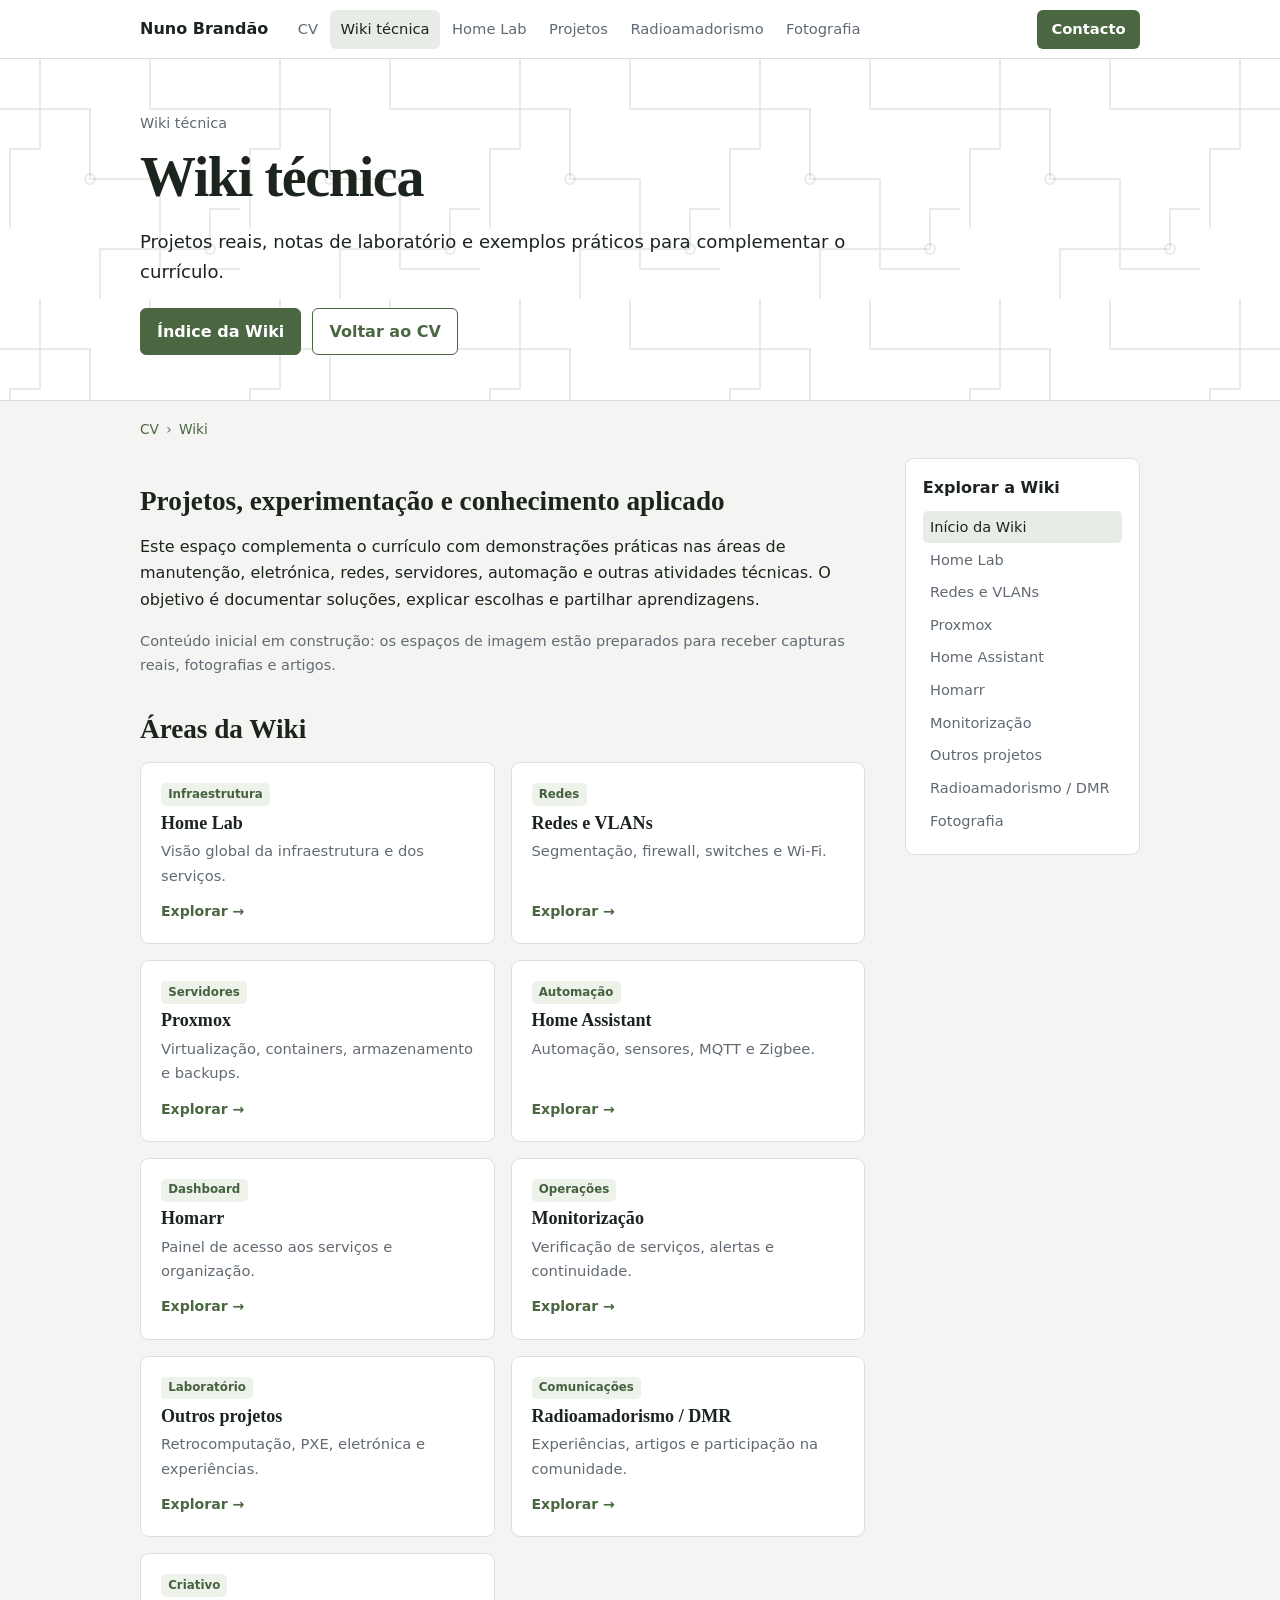
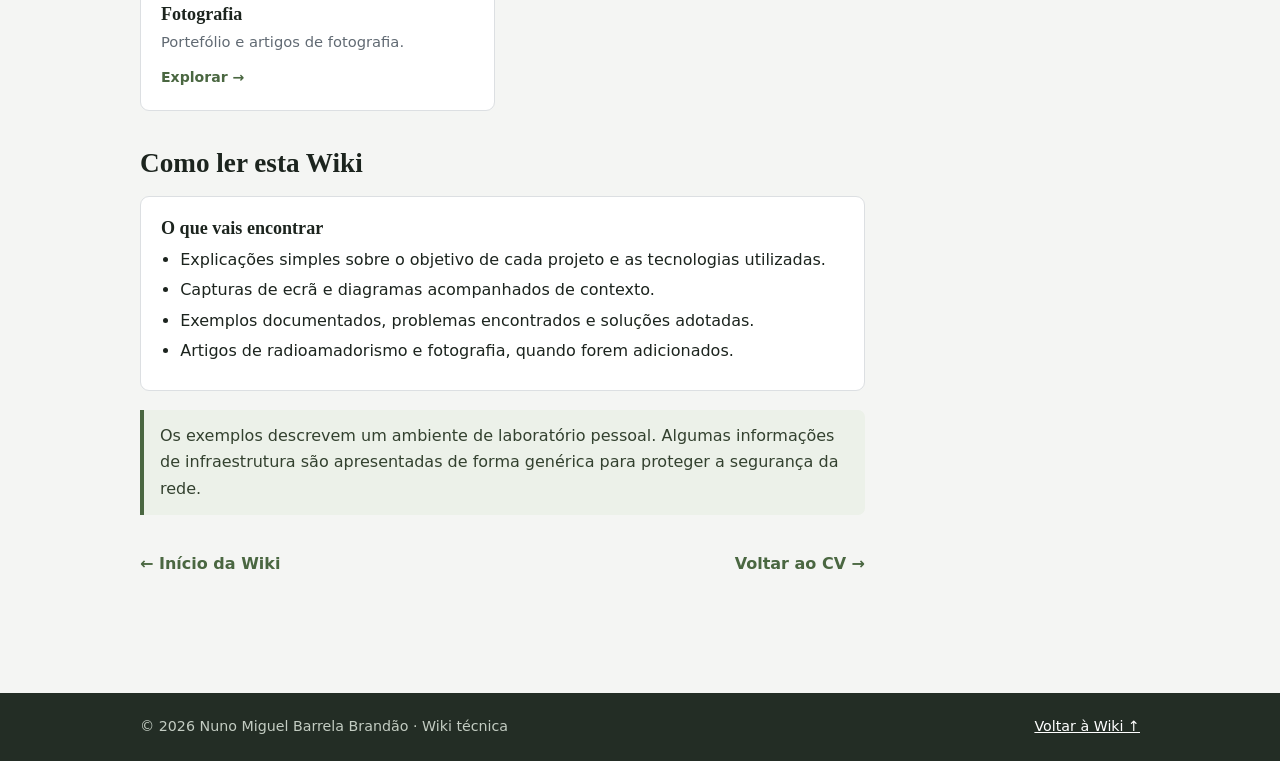
==== wiki/index.html @ 4e405283 "Add files via upload" ====
<!DOCTYPE html><html lang="pt-PT"><head><meta charset="utf-8"><meta name="viewport" content="width=device-width,initial-scale=1"><meta name="description" content="Projetos reais, notas de laboratório e exemplos práticos para complementar o currículo."><title>Wiki técnica — Wiki técnica | Nuno Brandão</title><link rel="stylesheet" href="../assets/css/wiki.css"></head><body><header class="bar"><div class="wrap"><a class="brand" href="../index.html">Nuno Brandão</a><nav aria-label="Navegação principal"><a href="../index.html">CV</a><a class="cur" href="index.html">Wiki técnica</a><a href="homelab.html">Home Lab</a><a href="projetos.html">Projetos</a><a href="radioamadorismo.html">Radioamadorismo</a><a href="fotografia.html">Fotografia</a></nav><a class="cta" href="../index.html#contacto">Contacto</a></div></header><div class="top"><div class="wrap"><p class="eyebrow">Wiki técnica</p><h1>Wiki técnica</h1><p class="lead">Projetos reais, notas de laboratório e exemplos práticos para complementar o currículo.</p><div class="quick"><a class="button" href="index.html">Índice da Wiki</a><a class="button alt" href="../index.html">Voltar ao CV</a></div></div></div><div class="wrap"><div class="breadcrumb"><a href="../index.html">CV</a><span>›</span><a href="index.html">Wiki</a></div><div class="layout"><main class="content"><section><h2>Projetos, experimentação e conhecimento aplicado</h2><p>Este espaço complementa o currículo com demonstrações práticas nas áreas de manutenção, eletrónica, redes, servidores, automação e outras atividades técnicas. O objetivo é documentar soluções, explicar escolhas e partilhar aprendizagens.</p><p class="muted small">Conteúdo inicial em construção: os espaços de imagem estão preparados para receber capturas reais, fotografias e artigos.</p></section><section><h2>Áreas da Wiki</h2><div class="cards"><a class="card" href="homelab.html"><span class="tag">Infraestrutura</span><h3>Home Lab</h3><p>Visão global da infraestrutura e dos serviços.</p><span class="arrow">Explorar →</span></a><a class="card" href="redes.html"><span class="tag">Redes</span><h3>Redes e VLANs</h3><p>Segmentação, firewall, switches e Wi‑Fi.</p><span class="arrow">Explorar →</span></a><a class="card" href="proxmox.html"><span class="tag">Servidores</span><h3>Proxmox</h3><p>Virtualização, containers, armazenamento e backups.</p><span class="arrow">Explorar →</span></a><a class="card" href="home-assistant.html"><span class="tag">Automação</span><h3>Home Assistant</h3><p>Automação, sensores, MQTT e Zigbee.</p><span class="arrow">Explorar →</span></a><a class="card" href="homarr.html"><span class="tag">Dashboard</span><h3>Homarr</h3><p>Painel de acesso aos serviços e organização.</p><span class="arrow">Explorar →</span></a><a class="card" href="monitorizacao.html"><span class="tag">Operações</span><h3>Monitorização</h3><p>Verificação de serviços, alertas e continuidade.</p><span class="arrow">Explorar →</span></a><a class="card" href="projetos.html"><span class="tag">Laboratório</span><h3>Outros projetos</h3><p>Retrocomputação, PXE, eletrónica e experiências.</p><span class="arrow">Explorar →</span></a><a class="card" href="radioamadorismo.html"><span class="tag">Comunicações</span><h3>Radioamadorismo / DMR</h3><p>Experiências, artigos e participação na comunidade.</p><span class="arrow">Explorar →</span></a><a class="card" href="fotografia.html"><span class="tag">Criativo</span><h3>Fotografia</h3><p>Portefólio e artigos de fotografia.</p><span class="arrow">Explorar →</span></a></div></section><section><h2>Como ler esta Wiki</h2><div class="panel"><h3>O que vais encontrar</h3><ul><li>Explicações simples sobre o objetivo de cada projeto e as tecnologias utilizadas.</li><li>Capturas de ecrã e diagramas acompanhados de contexto.</li><li>Exemplos documentados, problemas encontrados e soluções adotadas.</li><li>Artigos de radioamadorismo e fotografia, quando forem adicionados.</li></ul></div><div class="note">Os exemplos descrevem um ambiente de laboratório pessoal. Algumas informações de infraestrutura são apresentadas de forma genérica para proteger a segurança da rede.</div></section><div class="footer-nav"><a href="index.html">← Início da Wiki</a><a href="../index.html">Voltar ao CV →</a></div></main><aside class="sidebar" aria-label="Navegação da Wiki"><strong>Explorar a Wiki</strong><a class="cur" href="index.html">Início da Wiki</a><a class="" href="homelab.html">Home Lab</a><a class="" href="redes.html">Redes e VLANs</a><a class="" href="proxmox.html">Proxmox</a><a class="" href="home-assistant.html">Home Assistant</a><a class="" href="homarr.html">Homarr</a><a class="" href="monitorizacao.html">Monitorização</a><a class="" href="projetos.html">Outros projetos</a><a class="" href="radioamadorismo.html">Radioamadorismo / DMR</a><a class="" href="fotografia.html">Fotografia</a></aside></div></div><footer><div class="wrap"><span>© 2026 Nuno Miguel Barrela Brandão · Wiki técnica</span><a href="index.html">Voltar à Wiki ↑</a></div></footer></body></html>
---- assets/css/wiki.css ----
:root{--ink:#1c241e;--mut:#616a73;--line:#dcdfe2;--bg:#f4f5f3;--card:#fff;--ac:#4a6741;--navy:#232d25;--yel:#b8a05a;--soft:#e8ece6}
*{box-sizing:border-box} html{scroll-behavior:smooth;scroll-padding-top:5rem}body{margin:0;background:var(--bg);color:var(--ink);font:16px/1.65 system-ui,-apple-system,"Segoe UI",Roboto,Arial,sans-serif}
a{color:var(--ac)}:focus-visible{outline:3px solid var(--yel);outline-offset:3px}.wrap{width:min(100% - 2.5rem,1000px);margin-inline:auto}h1,h2,h3,.serif{font-family:"Iowan Old Style","Palatino Linotype",Palatino,Georgia,serif}h1,h2,h3{line-height:1.22}em{color:var(--ac)}
header.bar{position:sticky;top:0;z-index:10;background:rgba(255,255,255,.97);border-bottom:1px solid var(--line)}.bar .wrap{display:flex;align-items:center;gap:1.2rem;min-height:3.65rem}.brand{font-weight:700;text-decoration:none;white-space:nowrap;color:var(--ink)}.bar nav{display:flex;gap:.1rem;overflow-x:auto;flex:1}.bar nav a{padding:.45rem .65rem;border-radius:6px;color:var(--mut);text-decoration:none;font-size:.92rem;white-space:nowrap}.bar nav a:hover,.bar nav a.cur{background:var(--soft);color:var(--ink)}.bar .cta{background:var(--ac);color:#fff;text-decoration:none;border-radius:6px;padding:.45rem .9rem;font-size:.92rem;font-weight:600;white-space:nowrap}
.top{background:#fff;border-bottom:1px solid var(--line);padding:3.3rem 0 2.8rem;background-image:url("../img/wiki/pattern.svg");background-size:240px 240px}.eyebrow{font-size:.9rem;color:var(--mut);margin:0 0 .45rem}.top h1{font-size:clamp(2rem,5vw,3.5rem);letter-spacing:-.024em;max-width:780px;margin:.2rem 0 1rem}.top p.lead{font-size:1.13rem;max-width:760px;margin:0 0 1.1rem}.top .quick{display:flex;flex-wrap:wrap;gap:.7rem;margin-top:1.3rem}.button{display:inline-block;padding:.6rem 1rem;border:1px solid var(--ac);border-radius:6px;background:var(--ac);color:#fff;text-decoration:none;font-weight:600}.button.alt{background:white;color:var(--ac)}.button:hover{filter:brightness(1.07)}
.breadcrumb{font-size:.86rem;color:var(--mut);padding:1.05rem 0}.breadcrumb a{text-decoration:none}.breadcrumb span{padding:0 .45rem}.layout{display:grid;grid-template-columns:minmax(0,1fr) 235px;gap:2.5rem;align-items:start}.content{min-width:0;padding-bottom:2rem}.sidebar{position:sticky;top:5.2rem;background:white;border:1px solid var(--line);border-radius:9px;padding:1.05rem}.sidebar strong{display:block;margin-bottom:.55rem}.sidebar a{display:block;border-radius:5px;padding:.27rem .45rem;text-decoration:none;font-size:.91rem;color:var(--mut)}.sidebar a:hover,.sidebar a.cur{background:var(--soft);color:var(--ink)}
section{margin:1.7rem 0 2.25rem}section h2{font-size:1.7rem;margin:0 0 1rem}p{margin:.4rem 0 1rem}.muted{color:var(--mut)}.small{font-size:.91rem}.cards{display:grid;grid-template-columns:repeat(2,minmax(0,1fr));gap:1rem}.card{display:flex;flex-direction:column;gap:.35rem;background:#fff;border:1px solid var(--line);border-radius:9px;padding:1.25rem;text-decoration:none;color:inherit;min-width:0}.card:hover{border-color:#83987d;box-shadow:0 5px 18px #1c241e0b}.card h3{font-size:1.13rem;margin:0}.card p{margin:0;color:var(--mut);font-size:.92rem}.card .arrow{margin-top:auto;padding-top:.4rem;color:var(--ac);font-weight:650;font-size:.88rem}.tag{font-size:.74rem;font-weight:650;color:#46613e;background:#edf2ea;border-radius:5px;padding:.1rem .45rem;align-self:flex-start}.panel{background:#fff;border:1px solid var(--line);border-radius:9px;padding:1.25rem;margin:1rem 0}.panel h3{margin:0 0 .5rem;font-size:1.13rem}.panel ul{margin:.35rem 0;padding-left:1.2rem}.panel li{margin:.25rem 0}.note{border-left:4px solid var(--ac);background:#ecf1e9;padding:.8rem 1rem;border-radius:0 7px 7px 0;margin:1.2rem 0;color:#33412f}.note.warning{border-color:var(--yel);background:#f6f1e4}.figure{background:white;border:1px solid var(--line);border-radius:9px;overflow:hidden;margin:1.2rem 0}.figure img{display:block;width:100%;height:auto}.figure figcaption{padding:.6rem 1rem;font-size:.86rem;color:var(--mut);border-top:1px solid var(--line)}.shot-grid{display:grid;grid-template-columns:repeat(2,minmax(0,1fr));gap:1rem}.shot-grid .figure{margin:0}.shot-grid .figure figcaption{min-height:3rem}.steps{counter-reset:steps;list-style:none;padding:0;display:grid;gap:.7rem}.steps li{background:#fff;border:1px solid var(--line);border-radius:8px;padding:.9rem 1rem .9rem 3rem;position:relative}.steps li:before{counter-increment:steps;content:counter(steps);position:absolute;left:1rem;top:.95rem;border-radius:50%;background:var(--ac);color:#fff;width:1.3rem;height:1.3rem;display:grid;place-items:center;font-weight:700;font-size:.75rem}.simple-list{padding:0;list-style:none;background:white;border:1px solid var(--line);border-radius:9px;overflow:hidden}.simple-list li{padding:.7rem 1rem;border-bottom:1px solid var(--line)}.simple-list li:last-child{border-bottom:0}details{background:white;border:1px solid var(--line);border-radius:9px;margin:.8rem 0}summary{cursor:pointer;padding:.8rem 1rem;font-weight:650}details .inside{padding:0 1rem 1rem}details[open] summary{border-bottom:1px solid var(--line)}code{padding:.12rem .3rem;background:#ecede9;border-radius:4px;font-size:.88em}pre{overflow:auto;padding:1rem;background:#232d25;color:#e9efe6;border-radius:7px;font-size:.84rem}pre code{background:transparent;color:inherit;padding:0}.footer-nav{display:flex;justify-content:space-between;flex-wrap:wrap;gap:1rem;margin:2.2rem 0}.footer-nav a{text-decoration:none;font-weight:600}footer{background:var(--navy);color:#c3ccc2;padding:1.4rem 0;font-size:.89rem;margin-top:3rem}footer .wrap{display:flex;flex-wrap:wrap;justify-content:space-between;gap:.5rem}footer a{color:#fff}
@media(max-width:780px){.layout{grid-template-columns:1fr}.sidebar{position:static;order:-1}.bar .brand{display:none}.bar .wrap{gap:.5rem}.top{padding:2.4rem 0}.cards{grid-template-columns:1fr}.shot-grid{grid-template-columns:1fr}}@media print{header.bar,.sidebar,.quick,.footer-nav{display:none!important}.layout{display:block}.top{background:white;padding:1rem 0}details>*{display:block!important}.cards{display:block}.card{break-inside:avoid;margin:.5rem 0}.figure{break-inside:avoid}footer{color:black;background:white}}
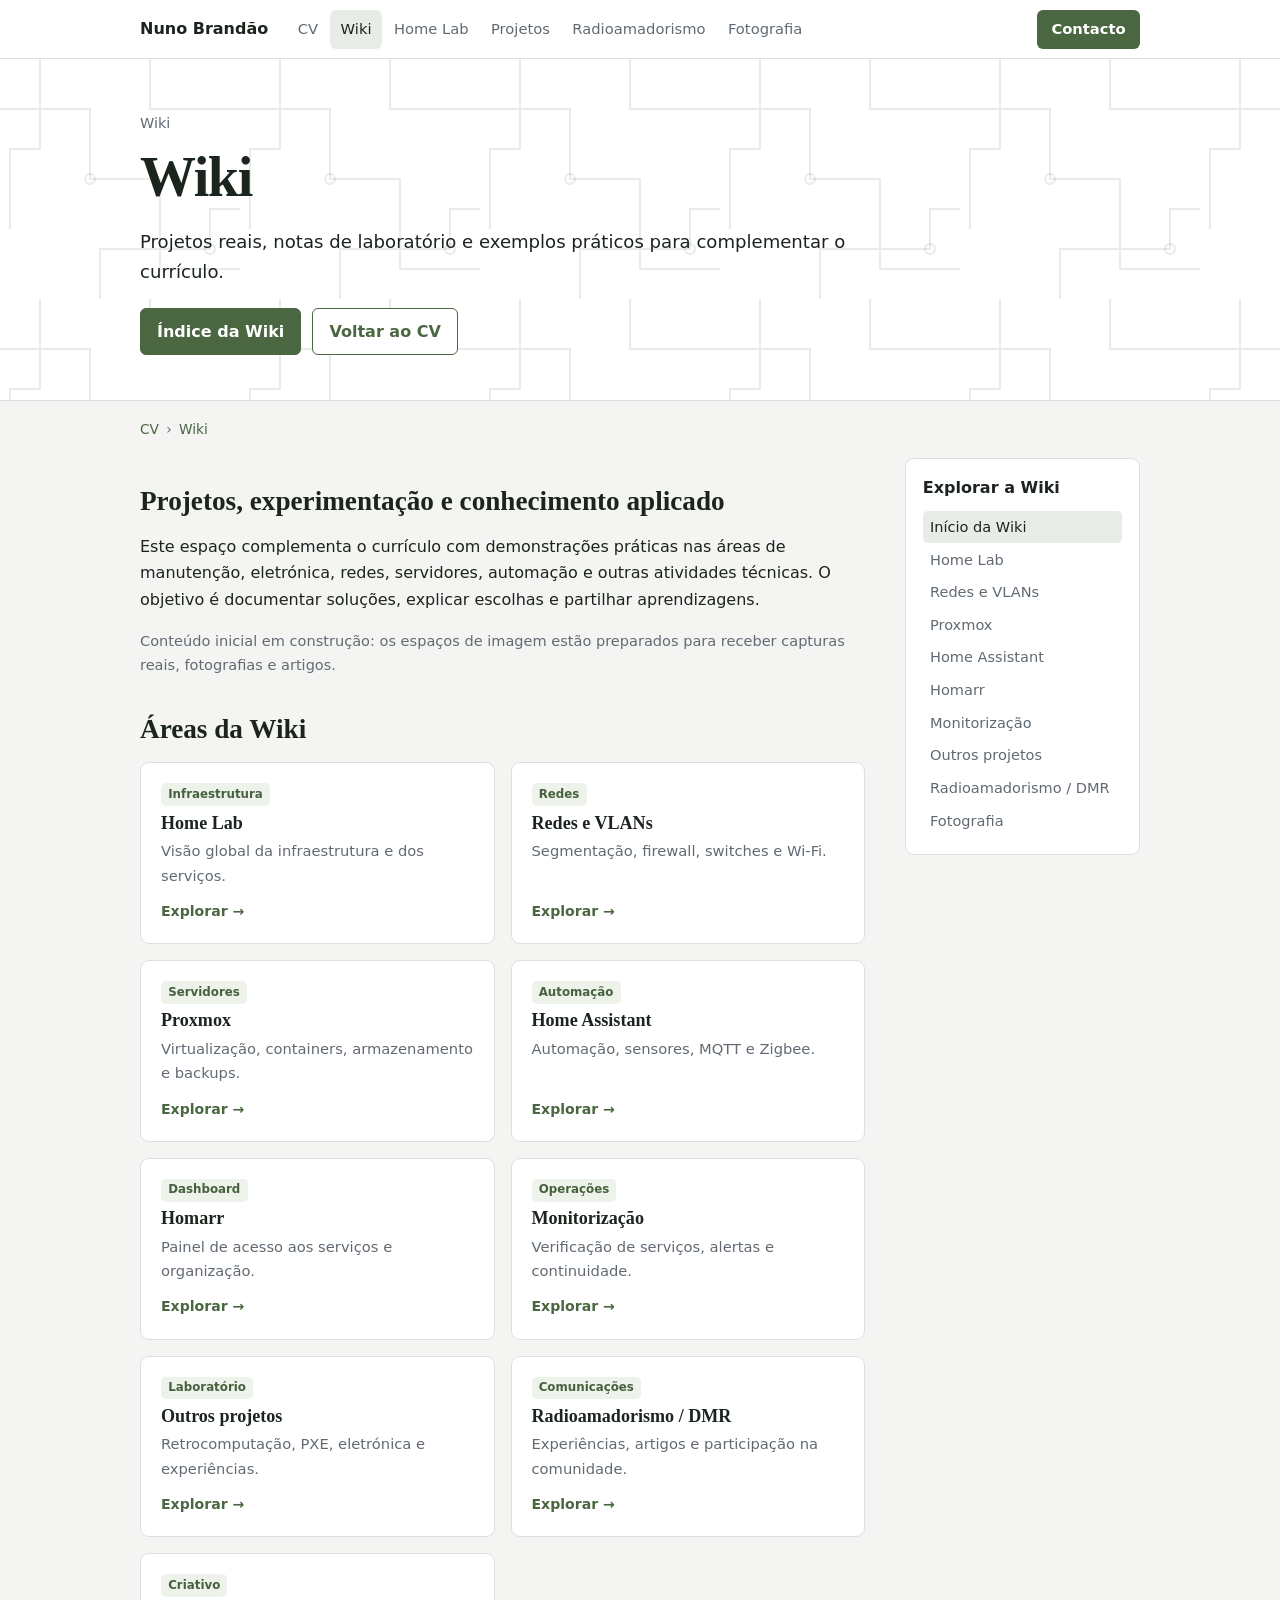
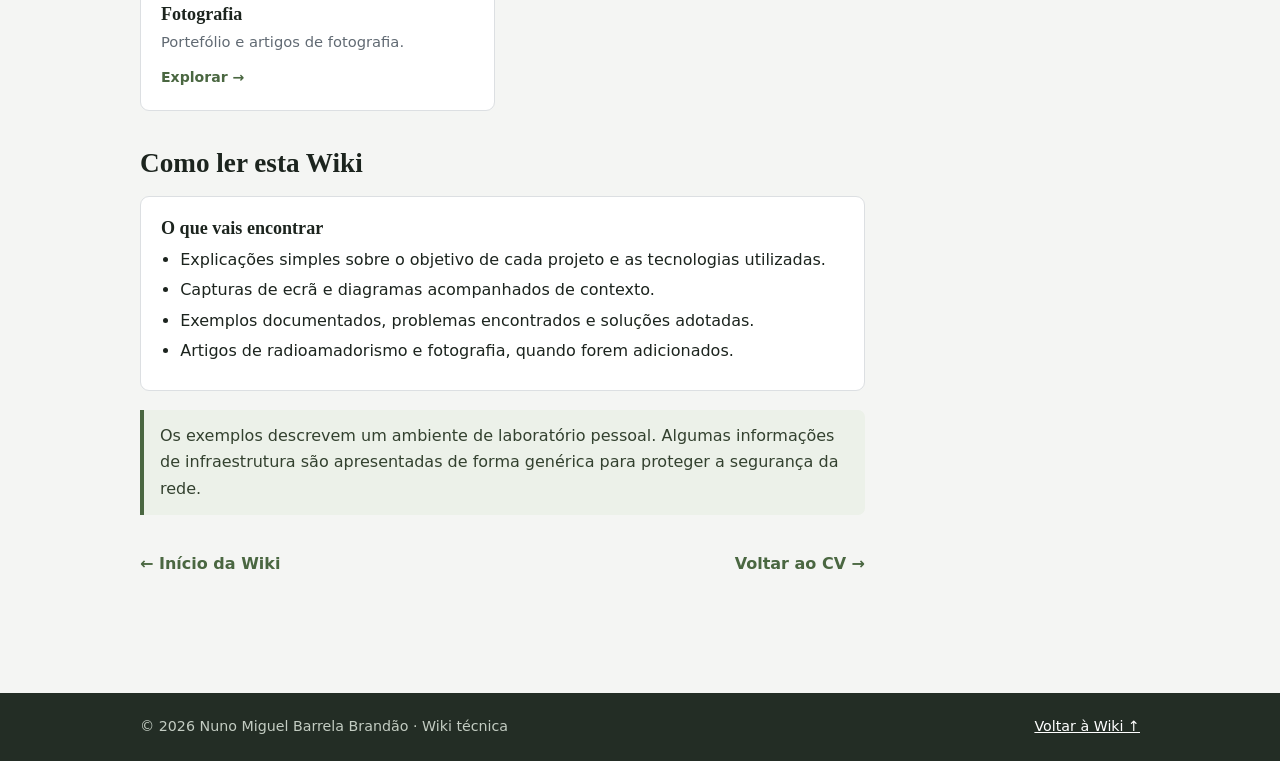
==== commit c0bb0462: "Add files via upload" ====
--- a/wiki/index.html
+++ b/wiki/index.html
@@ -1 +1 @@
-<!DOCTYPE html><html lang="pt-PT"><head><meta charset="utf-8"><meta name="viewport" content="width=device-width,initial-scale=1"><meta name="description" content="Projetos reais, notas de laboratório e exemplos práticos para complementar o currículo."><title>Wiki técnica — Wiki técnica | Nuno Brandão</title><link rel="stylesheet" href="../assets/css/wiki.css"></head><body><header class="bar"><div class="wrap"><a class="brand" href="../index.html">Nuno Brandão</a><nav aria-label="Navegação principal"><a href="../index.html">CV</a><a class="cur" href="index.html">Wiki técnica</a><a href="homelab.html">Home Lab</a><a href="projetos.html">Projetos</a><a href="radioamadorismo.html">Radioamadorismo</a><a href="fotografia.html">Fotografia</a></nav><a class="cta" href="../index.html#contacto">Contacto</a></div></header><div class="top"><div class="wrap"><p class="eyebrow">Wiki técnica</p><h1>Wiki técnica</h1><p class="lead">Projetos reais, notas de laboratório e exemplos práticos para complementar o currículo.</p><div class="quick"><a class="button" href="index.html">Índice da Wiki</a><a class="button alt" href="../index.html">Voltar ao CV</a></div></div></div><div class="wrap"><div class="breadcrumb"><a href="../index.html">CV</a><span>›</span><a href="index.html">Wiki</a></div><div class="layout"><main class="content"><section><h2>Projetos, experimentação e conhecimento aplicado</h2><p>Este espaço complementa o currículo com demonstrações práticas nas áreas de manutenção, eletrónica, redes, servidores, automação e outras atividades técnicas. O objetivo é documentar soluções, explicar escolhas e partilhar aprendizagens.</p><p class="muted small">Conteúdo inicial em construção: os espaços de imagem estão preparados para receber capturas reais, fotografias e artigos.</p></section><section><h2>Áreas da Wiki</h2><div class="cards"><a class="card" href="homelab.html"><span class="tag">Infraestrutura</span><h3>Home Lab</h3><p>Visão global da infraestrutura e dos serviços.</p><span class="arrow">Explorar →</span></a><a class="card" href="redes.html"><span class="tag">Redes</span><h3>Redes e VLANs</h3><p>Segmentação, firewall, switches e Wi‑Fi.</p><span class="arrow">Explorar →</span></a><a class="card" href="proxmox.html"><span class="tag">Servidores</span><h3>Proxmox</h3><p>Virtualização, containers, armazenamento e backups.</p><span class="arrow">Explorar →</span></a><a class="card" href="home-assistant.html"><span class="tag">Automação</span><h3>Home Assistant</h3><p>Automação, sensores, MQTT e Zigbee.</p><span class="arrow">Explorar →</span></a><a class="card" href="homarr.html"><span class="tag">Dashboard</span><h3>Homarr</h3><p>Painel de acesso aos serviços e organização.</p><span class="arrow">Explorar →</span></a><a class="card" href="monitorizacao.html"><span class="tag">Operações</span><h3>Monitorização</h3><p>Verificação de serviços, alertas e continuidade.</p><span class="arrow">Explorar →</span></a><a class="card" href="projetos.html"><span class="tag">Laboratório</span><h3>Outros projetos</h3><p>Retrocomputação, PXE, eletrónica e experiências.</p><span class="arrow">Explorar →</span></a><a class="card" href="radioamadorismo.html"><span class="tag">Comunicações</span><h3>Radioamadorismo / DMR</h3><p>Experiências, artigos e participação na comunidade.</p><span class="arrow">Explorar →</span></a><a class="card" href="fotografia.html"><span class="tag">Criativo</span><h3>Fotografia</h3><p>Portefólio e artigos de fotografia.</p><span class="arrow">Explorar →</span></a></div></section><section><h2>Como ler esta Wiki</h2><div class="panel"><h3>O que vais encontrar</h3><ul><li>Explicações simples sobre o objetivo de cada projeto e as tecnologias utilizadas.</li><li>Capturas de ecrã e diagramas acompanhados de contexto.</li><li>Exemplos documentados, problemas encontrados e soluções adotadas.</li><li>Artigos de radioamadorismo e fotografia, quando forem adicionados.</li></ul></div><div class="note">Os exemplos descrevem um ambiente de laboratório pessoal. Algumas informações de infraestrutura são apresentadas de forma genérica para proteger a segurança da rede.</div></section><div class="footer-nav"><a href="index.html">← Início da Wiki</a><a href="../index.html">Voltar ao CV →</a></div></main><aside class="sidebar" aria-label="Navegação da Wiki"><strong>Explorar a Wiki</strong><a class="cur" href="index.html">Início da Wiki</a><a class="" href="homelab.html">Home Lab</a><a class="" href="redes.html">Redes e VLANs</a><a class="" href="proxmox.html">Proxmox</a><a class="" href="home-assistant.html">Home Assistant</a><a class="" href="homarr.html">Homarr</a><a class="" href="monitorizacao.html">Monitorização</a><a class="" href="projetos.html">Outros projetos</a><a class="" href="radioamadorismo.html">Radioamadorismo / DMR</a><a class="" href="fotografia.html">Fotografia</a></aside></div></div><footer><div class="wrap"><span>© 2026 Nuno Miguel Barrela Brandão · Wiki técnica</span><a href="index.html">Voltar à Wiki ↑</a></div></footer></body></html>+<!DOCTYPE html><html lang="pt-PT"><head><meta charset="utf-8"><meta name="viewport" content="width=device-width,initial-scale=1"><meta name="description" content="Projetos reais, notas de laboratório e exemplos práticos para complementar o currículo."><title>Wiki técnica — Wiki técnica | Nuno Brandão</title><link rel="stylesheet" href="../assets/css/wiki.css"></head><body><header class="bar"><div class="wrap"><a class="brand" href="../index.html">Nuno Brandão</a><nav aria-label="Navegação principal"><a href="../index.html">CV</a><a class="cur" href="index.html">Wiki</a><a href="homelab.html">Home Lab</a><a href="projetos.html">Projetos</a><a href="radioamadorismo.html">Radioamadorismo</a><a href="fotografia.html">Fotografia</a></nav><a class="cta" href="../index.html#contacto">Contacto</a></div></header><div class="top"><div class="wrap"><p class="eyebrow">Wiki</p><h1>Wiki</h1><p class="lead">Projetos reais, notas de laboratório e exemplos práticos para complementar o currículo.</p><div class="quick"><a class="button" href="index.html">Índice da Wiki</a><a class="button alt" href="../index.html">Voltar ao CV</a></div></div></div><div class="wrap"><div class="breadcrumb"><a href="../index.html">CV</a><span>›</span><a href="index.html">Wiki</a></div><div class="layout"><main class="content"><section><h2>Projetos, experimentação e conhecimento aplicado</h2><p>Este espaço complementa o currículo com demonstrações práticas nas áreas de manutenção, eletrónica, redes, servidores, automação e outras atividades técnicas. O objetivo é documentar soluções, explicar escolhas e partilhar aprendizagens.</p><p class="muted small">Conteúdo inicial em construção: os espaços de imagem estão preparados para receber capturas reais, fotografias e artigos.</p></section><section><h2>Áreas da Wiki</h2><div class="cards"><a class="card" href="homelab.html"><span class="tag">Infraestrutura</span><h3>Home Lab</h3><p>Visão global da infraestrutura e dos serviços.</p><span class="arrow">Explorar →</span></a><a class="card" href="redes.html"><span class="tag">Redes</span><h3>Redes e VLANs</h3><p>Segmentação, firewall, switches e Wi‑Fi.</p><span class="arrow">Explorar →</span></a><a class="card" href="proxmox.html"><span class="tag">Servidores</span><h3>Proxmox</h3><p>Virtualização, containers, armazenamento e backups.</p><span class="arrow">Explorar →</span></a><a class="card" href="home-assistant.html"><span class="tag">Automação</span><h3>Home Assistant</h3><p>Automação, sensores, MQTT e Zigbee.</p><span class="arrow">Explorar →</span></a><a class="card" href="homarr.html"><span class="tag">Dashboard</span><h3>Homarr</h3><p>Painel de acesso aos serviços e organização.</p><span class="arrow">Explorar →</span></a><a class="card" href="monitorizacao.html"><span class="tag">Operações</span><h3>Monitorização</h3><p>Verificação de serviços, alertas e continuidade.</p><span class="arrow">Explorar →</span></a><a class="card" href="projetos.html"><span class="tag">Laboratório</span><h3>Outros projetos</h3><p>Retrocomputação, PXE, eletrónica e experiências.</p><span class="arrow">Explorar →</span></a><a class="card" href="radioamadorismo.html"><span class="tag">Comunicações</span><h3>Radioamadorismo / DMR</h3><p>Experiências, artigos e participação na comunidade.</p><span class="arrow">Explorar →</span></a><a class="card" href="fotografia.html"><span class="tag">Criativo</span><h3>Fotografia</h3><p>Portefólio e artigos de fotografia.</p><span class="arrow">Explorar →</span></a></div></section><section><h2>Como ler esta Wiki</h2><div class="panel"><h3>O que vais encontrar</h3><ul><li>Explicações simples sobre o objetivo de cada projeto e as tecnologias utilizadas.</li><li>Capturas de ecrã e diagramas acompanhados de contexto.</li><li>Exemplos documentados, problemas encontrados e soluções adotadas.</li><li>Artigos de radioamadorismo e fotografia, quando forem adicionados.</li></ul></div><div class="note">Os exemplos descrevem um ambiente de laboratório pessoal. Algumas informações de infraestrutura são apresentadas de forma genérica para proteger a segurança da rede.</div></section><div class="footer-nav"><a href="index.html">← Início da Wiki</a><a href="../index.html">Voltar ao CV →</a></div></main><aside class="sidebar" aria-label="Navegação da Wiki"><strong>Explorar a Wiki</strong><a class="cur" href="index.html">Início da Wiki</a><a class="" href="homelab.html">Home Lab</a><a class="" href="redes.html">Redes e VLANs</a><a class="" href="proxmox.html">Proxmox</a><a class="" href="home-assistant.html">Home Assistant</a><a class="" href="homarr.html">Homarr</a><a class="" href="monitorizacao.html">Monitorização</a><a class="" href="projetos.html">Outros projetos</a><a class="" href="radioamadorismo.html">Radioamadorismo / DMR</a><a class="" href="fotografia.html">Fotografia</a></aside></div></div><footer><div class="wrap"><span>© 2026 Nuno Miguel Barrela Brandão · Wiki técnica</span><a href="index.html">Voltar à Wiki ↑</a></div></footer></body></html>
--- a/assets/css/wiki.css
+++ b/assets/css/wiki.css
@@ -7,3 +7,6 @@
 .breadcrumb{font-size:.86rem;color:var(--mut);padding:1.05rem 0}.breadcrumb a{text-decoration:none}.breadcrumb span{padding:0 .45rem}.layout{display:grid;grid-template-columns:minmax(0,1fr) 235px;gap:2.5rem;align-items:start}.content{min-width:0;padding-bottom:2rem}.sidebar{position:sticky;top:5.2rem;background:white;border:1px solid var(--line);border-radius:9px;padding:1.05rem}.sidebar strong{display:block;margin-bottom:.55rem}.sidebar a{display:block;border-radius:5px;padding:.27rem .45rem;text-decoration:none;font-size:.91rem;color:var(--mut)}.sidebar a:hover,.sidebar a.cur{background:var(--soft);color:var(--ink)}
 section{margin:1.7rem 0 2.25rem}section h2{font-size:1.7rem;margin:0 0 1rem}p{margin:.4rem 0 1rem}.muted{color:var(--mut)}.small{font-size:.91rem}.cards{display:grid;grid-template-columns:repeat(2,minmax(0,1fr));gap:1rem}.card{display:flex;flex-direction:column;gap:.35rem;background:#fff;border:1px solid var(--line);border-radius:9px;padding:1.25rem;text-decoration:none;color:inherit;min-width:0}.card:hover{border-color:#83987d;box-shadow:0 5px 18px #1c241e0b}.card h3{font-size:1.13rem;margin:0}.card p{margin:0;color:var(--mut);font-size:.92rem}.card .arrow{margin-top:auto;padding-top:.4rem;color:var(--ac);font-weight:650;font-size:.88rem}.tag{font-size:.74rem;font-weight:650;color:#46613e;background:#edf2ea;border-radius:5px;padding:.1rem .45rem;align-self:flex-start}.panel{background:#fff;border:1px solid var(--line);border-radius:9px;padding:1.25rem;margin:1rem 0}.panel h3{margin:0 0 .5rem;font-size:1.13rem}.panel ul{margin:.35rem 0;padding-left:1.2rem}.panel li{margin:.25rem 0}.note{border-left:4px solid var(--ac);background:#ecf1e9;padding:.8rem 1rem;border-radius:0 7px 7px 0;margin:1.2rem 0;color:#33412f}.note.warning{border-color:var(--yel);background:#f6f1e4}.figure{background:white;border:1px solid var(--line);border-radius:9px;overflow:hidden;margin:1.2rem 0}.figure img{display:block;width:100%;height:auto}.figure figcaption{padding:.6rem 1rem;font-size:.86rem;color:var(--mut);border-top:1px solid var(--line)}.shot-grid{display:grid;grid-template-columns:repeat(2,minmax(0,1fr));gap:1rem}.shot-grid .figure{margin:0}.shot-grid .figure figcaption{min-height:3rem}.steps{counter-reset:steps;list-style:none;padding:0;display:grid;gap:.7rem}.steps li{background:#fff;border:1px solid var(--line);border-radius:8px;padding:.9rem 1rem .9rem 3rem;position:relative}.steps li:before{counter-increment:steps;content:counter(steps);position:absolute;left:1rem;top:.95rem;border-radius:50%;background:var(--ac);color:#fff;width:1.3rem;height:1.3rem;display:grid;place-items:center;font-weight:700;font-size:.75rem}.simple-list{padding:0;list-style:none;background:white;border:1px solid var(--line);border-radius:9px;overflow:hidden}.simple-list li{padding:.7rem 1rem;border-bottom:1px solid var(--line)}.simple-list li:last-child{border-bottom:0}details{background:white;border:1px solid var(--line);border-radius:9px;margin:.8rem 0}summary{cursor:pointer;padding:.8rem 1rem;font-weight:650}details .inside{padding:0 1rem 1rem}details[open] summary{border-bottom:1px solid var(--line)}code{padding:.12rem .3rem;background:#ecede9;border-radius:4px;font-size:.88em}pre{overflow:auto;padding:1rem;background:#232d25;color:#e9efe6;border-radius:7px;font-size:.84rem}pre code{background:transparent;color:inherit;padding:0}.footer-nav{display:flex;justify-content:space-between;flex-wrap:wrap;gap:1rem;margin:2.2rem 0}.footer-nav a{text-decoration:none;font-weight:600}footer{background:var(--navy);color:#c3ccc2;padding:1.4rem 0;font-size:.89rem;margin-top:3rem}footer .wrap{display:flex;flex-wrap:wrap;justify-content:space-between;gap:.5rem}footer a{color:#fff}
 @media(max-width:780px){.layout{grid-template-columns:1fr}.sidebar{position:static;order:-1}.bar .brand{display:none}.bar .wrap{gap:.5rem}.top{padding:2.4rem 0}.cards{grid-template-columns:1fr}.shot-grid{grid-template-columns:1fr}}@media print{header.bar,.sidebar,.quick,.footer-nav{display:none!important}.layout{display:block}.top{background:white;padding:1rem 0}details>*{display:block!important}.cards{display:block}.card{break-inside:avoid;margin:.5rem 0}.figure{break-inside:avoid}footer{color:black;background:white}}
+
+/* Artigos verificados nos sites pessoais */
+.article-stack{display:grid;gap:.75rem;margin:1rem 0 1.5rem}.article-item{background:var(--card,#fff);border:1px solid var(--line,#dcdfe2);border-radius:8px;padding:1rem 1.15rem}.article-item h3{margin:0 0 .25rem;font-size:1.06rem}.article-item p{margin:.25rem 0 .45rem}.article-item .source{color:var(--mut,#616a73);font-size:.86rem}.article-item a{font-weight:600}
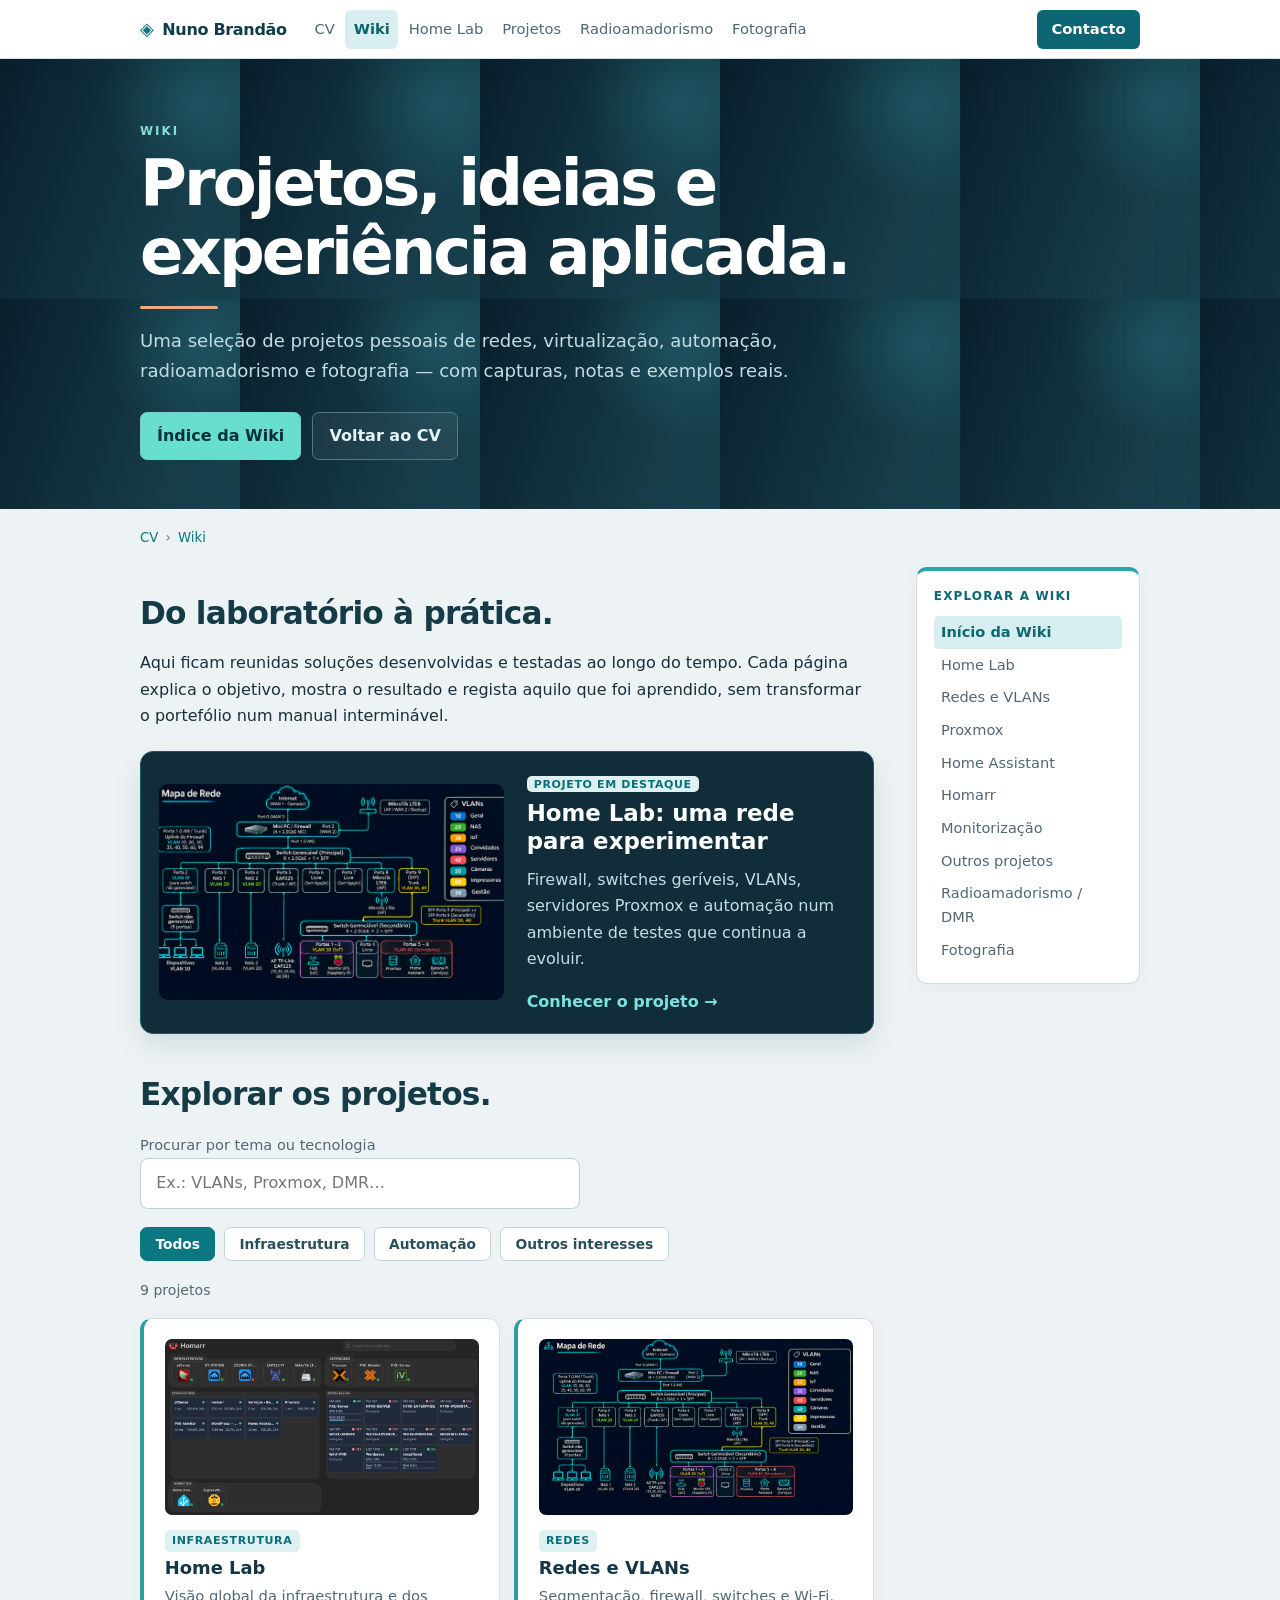
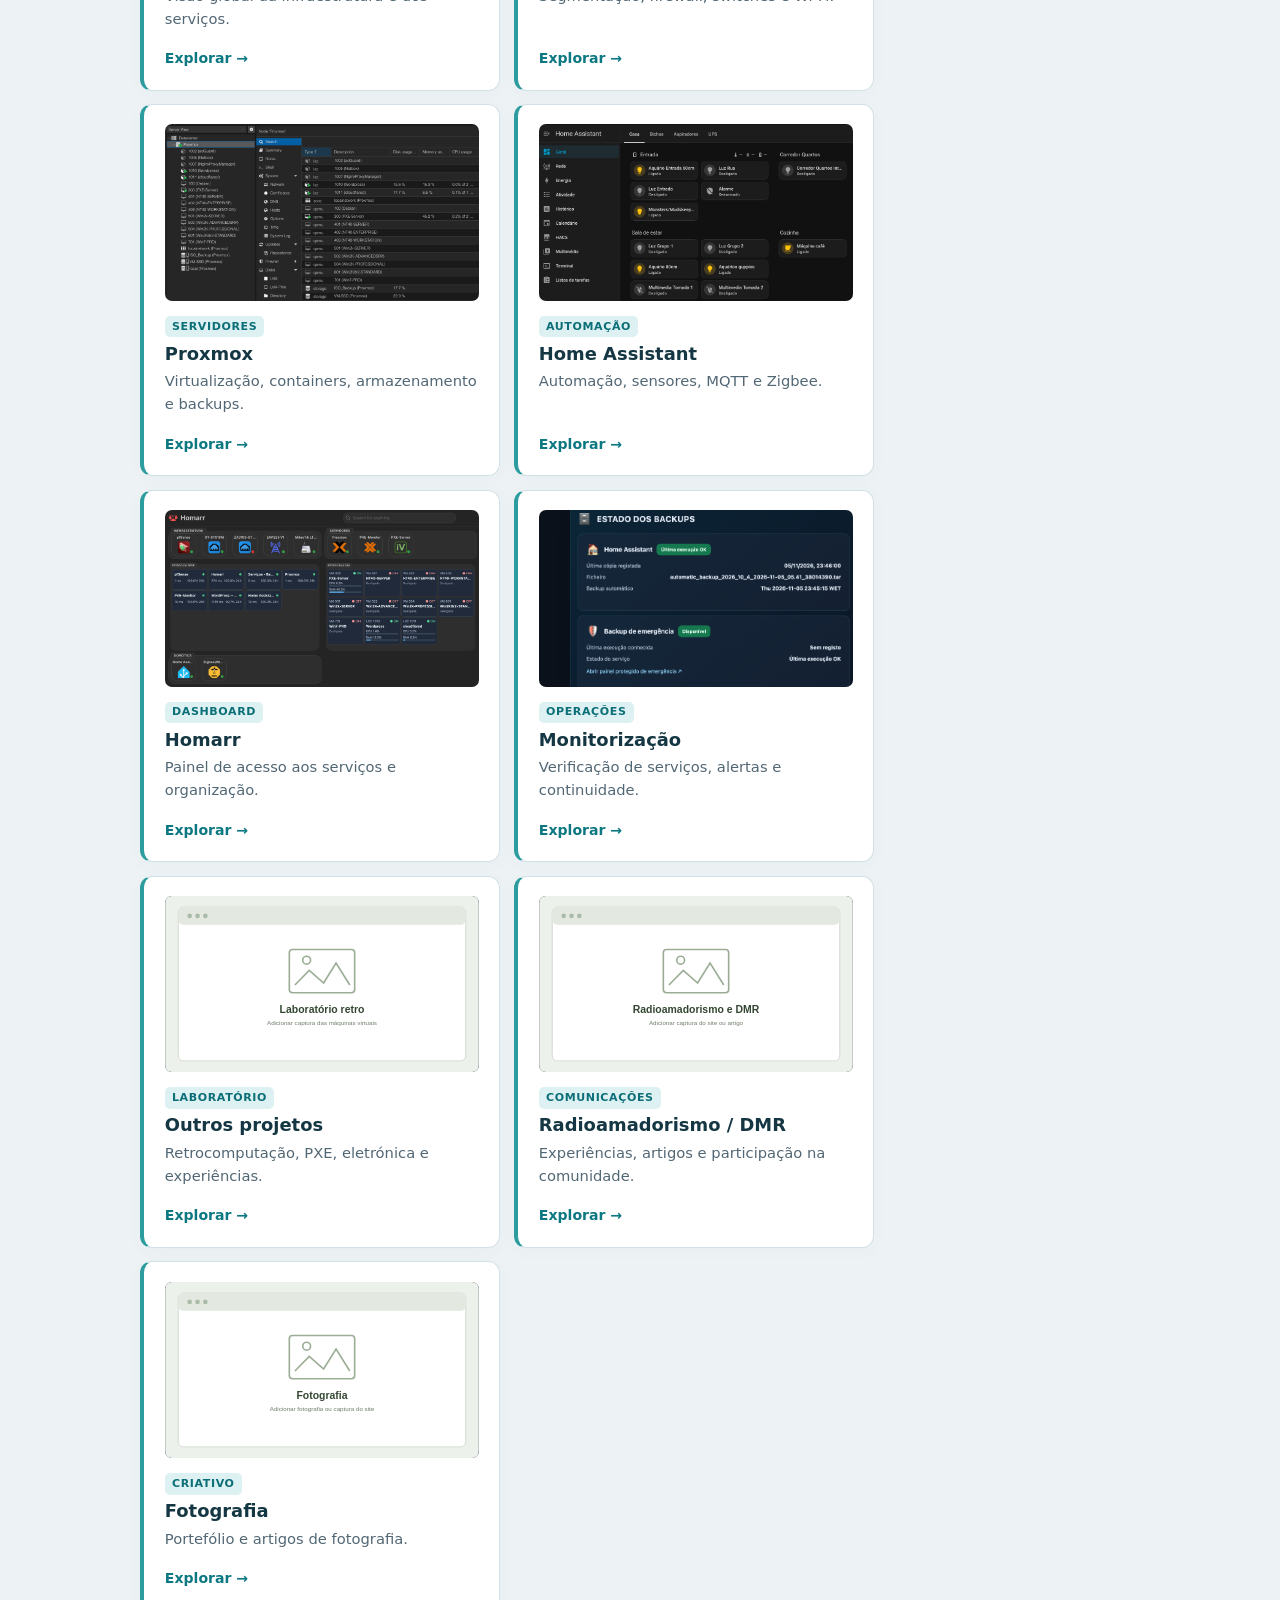
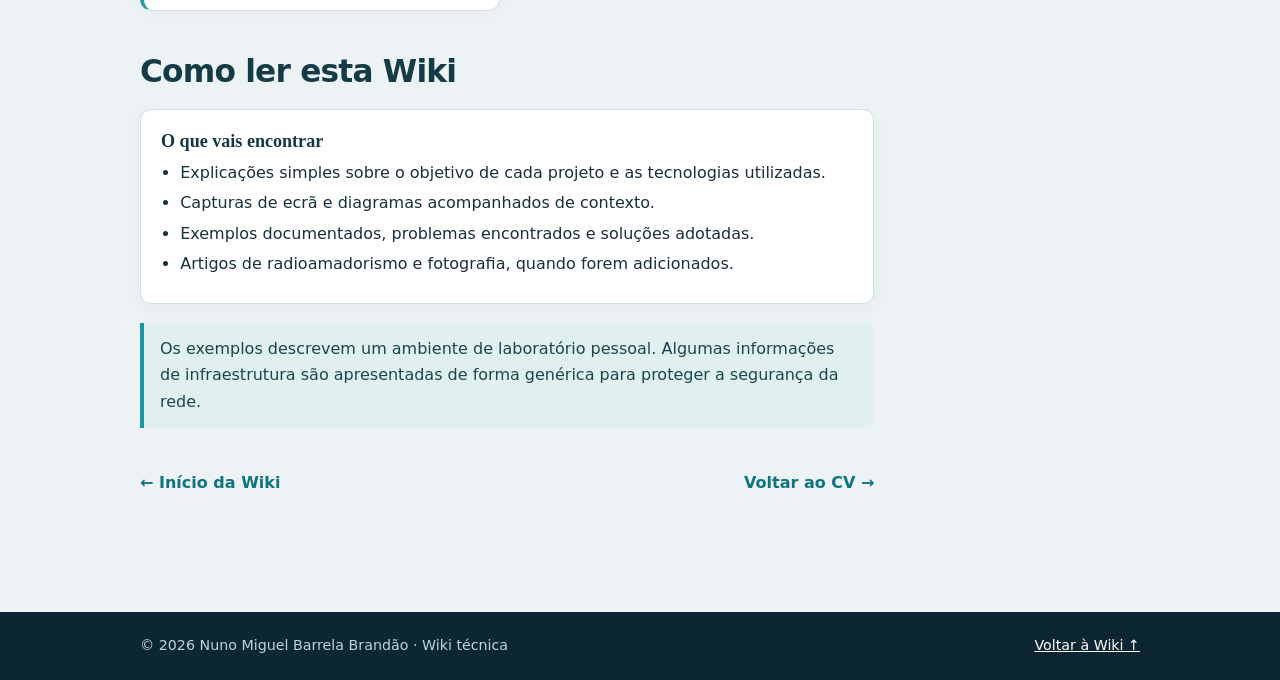
==== commit 03b4f3e3: "Add files via upload" ====
--- a/wiki/index.html
+++ b/wiki/index.html
@@ -1 +1,3 @@
-<!DOCTYPE html><html lang="pt-PT"><head><meta charset="utf-8"><meta name="viewport" content="width=device-width,initial-scale=1"><meta name="description" content="Projetos reais, notas de laboratório e exemplos práticos para complementar o currículo."><title>Wiki técnica — Wiki técnica | Nuno Brandão</title><link rel="stylesheet" href="../assets/css/wiki.css"></head><body><header class="bar"><div class="wrap"><a class="brand" href="../index.html">Nuno Brandão</a><nav aria-label="Navegação principal"><a href="../index.html">CV</a><a class="cur" href="index.html">Wiki</a><a href="homelab.html">Home Lab</a><a href="projetos.html">Projetos</a><a href="radioamadorismo.html">Radioamadorismo</a><a href="fotografia.html">Fotografia</a></nav><a class="cta" href="../index.html#contacto">Contacto</a></div></header><div class="top"><div class="wrap"><p class="eyebrow">Wiki</p><h1>Wiki</h1><p class="lead">Projetos reais, notas de laboratório e exemplos práticos para complementar o currículo.</p><div class="quick"><a class="button" href="index.html">Índice da Wiki</a><a class="button alt" href="../index.html">Voltar ao CV</a></div></div></div><div class="wrap"><div class="breadcrumb"><a href="../index.html">CV</a><span>›</span><a href="index.html">Wiki</a></div><div class="layout"><main class="content"><section><h2>Projetos, experimentação e conhecimento aplicado</h2><p>Este espaço complementa o currículo com demonstrações práticas nas áreas de manutenção, eletrónica, redes, servidores, automação e outras atividades técnicas. O objetivo é documentar soluções, explicar escolhas e partilhar aprendizagens.</p><p class="muted small">Conteúdo inicial em construção: os espaços de imagem estão preparados para receber capturas reais, fotografias e artigos.</p></section><section><h2>Áreas da Wiki</h2><div class="cards"><a class="card" href="homelab.html"><span class="tag">Infraestrutura</span><h3>Home Lab</h3><p>Visão global da infraestrutura e dos serviços.</p><span class="arrow">Explorar →</span></a><a class="card" href="redes.html"><span class="tag">Redes</span><h3>Redes e VLANs</h3><p>Segmentação, firewall, switches e Wi‑Fi.</p><span class="arrow">Explorar →</span></a><a class="card" href="proxmox.html"><span class="tag">Servidores</span><h3>Proxmox</h3><p>Virtualização, containers, armazenamento e backups.</p><span class="arrow">Explorar →</span></a><a class="card" href="home-assistant.html"><span class="tag">Automação</span><h3>Home Assistant</h3><p>Automação, sensores, MQTT e Zigbee.</p><span class="arrow">Explorar →</span></a><a class="card" href="homarr.html"><span class="tag">Dashboard</span><h3>Homarr</h3><p>Painel de acesso aos serviços e organização.</p><span class="arrow">Explorar →</span></a><a class="card" href="monitorizacao.html"><span class="tag">Operações</span><h3>Monitorização</h3><p>Verificação de serviços, alertas e continuidade.</p><span class="arrow">Explorar →</span></a><a class="card" href="projetos.html"><span class="tag">Laboratório</span><h3>Outros projetos</h3><p>Retrocomputação, PXE, eletrónica e experiências.</p><span class="arrow">Explorar →</span></a><a class="card" href="radioamadorismo.html"><span class="tag">Comunicações</span><h3>Radioamadorismo / DMR</h3><p>Experiências, artigos e participação na comunidade.</p><span class="arrow">Explorar →</span></a><a class="card" href="fotografia.html"><span class="tag">Criativo</span><h3>Fotografia</h3><p>Portefólio e artigos de fotografia.</p><span class="arrow">Explorar →</span></a></div></section><section><h2>Como ler esta Wiki</h2><div class="panel"><h3>O que vais encontrar</h3><ul><li>Explicações simples sobre o objetivo de cada projeto e as tecnologias utilizadas.</li><li>Capturas de ecrã e diagramas acompanhados de contexto.</li><li>Exemplos documentados, problemas encontrados e soluções adotadas.</li><li>Artigos de radioamadorismo e fotografia, quando forem adicionados.</li></ul></div><div class="note">Os exemplos descrevem um ambiente de laboratório pessoal. Algumas informações de infraestrutura são apresentadas de forma genérica para proteger a segurança da rede.</div></section><div class="footer-nav"><a href="index.html">← Início da Wiki</a><a href="../index.html">Voltar ao CV →</a></div></main><aside class="sidebar" aria-label="Navegação da Wiki"><strong>Explorar a Wiki</strong><a class="cur" href="index.html">Início da Wiki</a><a class="" href="homelab.html">Home Lab</a><a class="" href="redes.html">Redes e VLANs</a><a class="" href="proxmox.html">Proxmox</a><a class="" href="home-assistant.html">Home Assistant</a><a class="" href="homarr.html">Homarr</a><a class="" href="monitorizacao.html">Monitorização</a><a class="" href="projetos.html">Outros projetos</a><a class="" href="radioamadorismo.html">Radioamadorismo / DMR</a><a class="" href="fotografia.html">Fotografia</a></aside></div></div><footer><div class="wrap"><span>© 2026 Nuno Miguel Barrela Brandão · Wiki técnica</span><a href="index.html">Voltar à Wiki ↑</a></div></footer></body></html>+<!DOCTYPE html>
+
+<html lang="pt-PT"><head><meta charset="utf-8"/><meta content="width=device-width,initial-scale=1" name="viewport"/><meta content="Projetos reais, notas de laboratório e exemplos práticos para complementar o currículo." name="description"/><title>Wiki técnica — Wiki técnica | Nuno Brandão</title><link href="../assets/css/wiki.css" rel="stylesheet"/></head><body><header class="bar"><div class="wrap"><a class="brand" href="../index.html">Nuno Brandão</a><nav aria-label="Navegação principal"><a href="../index.html">CV</a><a class="cur" href="index.html">Wiki</a><a href="homelab.html">Home Lab</a><a href="projetos.html">Projetos</a><a href="radioamadorismo.html">Radioamadorismo</a><a href="fotografia.html">Fotografia</a></nav><a class="cta" href="../index.html#contacto">Contacto</a></div></header><div class="top"><div class="wrap"><p class="eyebrow">Wiki</p><h1>Projetos, ideias e experiência aplicada.</h1><p class="lead">Uma seleção de projetos pessoais de redes, virtualização, automação, radioamadorismo e fotografia — com capturas, notas e exemplos reais.</p><div class="quick"><a class="button" href="index.html">Índice da Wiki</a><a class="button alt" href="../index.html">Voltar ao CV</a></div></div></div><div class="wrap"><div class="breadcrumb"><a href="../index.html">CV</a><span>›</span><a href="index.html">Wiki</a></div><div class="layout"><main class="content"><section><h2>Do laboratório à prática.</h2><p>Aqui ficam reunidas soluções desenvolvidas e testadas ao longo do tempo. Cada página explica o objetivo, mostra o resultado e regista aquilo que foi aprendido, sem transformar o portefólio num manual interminável.</p><div class="project-feature"><img alt="Mapa geral da rede do Home Lab" loading="lazy" src="../assets/img/wiki/mapa-rede-final.png"/><div><span class="tag">Projeto em destaque</span><h3>Home Lab: uma rede para experimentar</h3><p>Firewall, switches geríveis, VLANs, servidores Proxmox e automação num ambiente de testes que continua a evoluir.</p><a href="homelab.html">Conhecer o projeto →</a></div></div></section><section><h2>Explorar os projetos.</h2><label class="muted small" for="project-search">Procurar por tema ou tecnologia</label><input aria-label="Pesquisar projetos" class="project-search" id="project-search" placeholder="Ex.: VLANs, Proxmox, DMR…" type="search"/><div aria-label="Filtrar projetos" class="project-toolbar" role="group"><button aria-pressed="true" data-filter="todos" type="button">Todos</button><button aria-pressed="false" data-filter="infra" type="button">Infraestrutura</button><button aria-pressed="false" data-filter="automacao" type="button">Automação</button><button aria-pressed="false" data-filter="outros" type="button">Outros interesses</button></div><p aria-live="polite" class="project-count" id="project-count">9 projetos</p><div class="cards project-list"><a class="card" data-category="infra" href="homelab.html"><img alt="" class="project-card-image" loading="lazy" src="../assets/img/wiki/homarr-real.png"/><span class="tag">Infraestrutura</span><h3>Home Lab</h3><p>Visão global da infraestrutura e dos serviços.</p><span class="arrow">Explorar →</span></a><a class="card" data-category="infra" href="redes.html"><img alt="" class="project-card-image" loading="lazy" src="../assets/img/wiki/mapa-rede-final.png"/><span class="tag">Redes</span><h3>Redes e VLANs</h3><p>Segmentação, firewall, switches e Wi‑Fi.</p><span class="arrow">Explorar →</span></a><a class="card" data-category="infra" href="proxmox.html"><img alt="" class="project-card-image" loading="lazy" src="../assets/img/wiki/proxmox-real.png"/><span class="tag">Servidores</span><h3>Proxmox</h3><p>Virtualização, containers, armazenamento e backups.</p><span class="arrow">Explorar →</span></a><a class="card" data-category="automacao" href="home-assistant.html"><img alt="" class="project-card-image" loading="lazy" src="../assets/img/wiki/ha-geral-real.png"/><span class="tag">Automação</span><h3>Home Assistant</h3><p>Automação, sensores, MQTT e Zigbee.</p><span class="arrow">Explorar →</span></a><a class="card" data-category="infra" href="homarr.html"><img alt="" class="project-card-image" loading="lazy" src="../assets/img/wiki/homarr-real.png"/><span class="tag">Dashboard</span><h3>Homarr</h3><p>Painel de acesso aos serviços e organização.</p><span class="arrow">Explorar →</span></a><a class="card" data-category="infra" href="monitorizacao.html"><img alt="" class="project-card-image" loading="lazy" src="../assets/img/wiki/backups-estado.png"/><span class="tag">Operações</span><h3>Monitorização</h3><p>Verificação de serviços, alertas e continuidade.</p><span class="arrow">Explorar →</span></a><a class="card" data-category="outros" href="projetos.html"><img alt="" class="project-card-image" loading="lazy" src="../assets/img/wiki/retro.svg"/><span class="tag">Laboratório</span><h3>Outros projetos</h3><p>Retrocomputação, PXE, eletrónica e experiências.</p><span class="arrow">Explorar →</span></a><a class="card" data-category="outros" href="radioamadorismo.html"><img alt="" class="project-card-image" loading="lazy" src="../assets/img/wiki/dmr.svg"/><span class="tag">Comunicações</span><h3>Radioamadorismo / DMR</h3><p>Experiências, artigos e participação na comunidade.</p><span class="arrow">Explorar →</span></a><a class="card" data-category="outros" href="fotografia.html"><img alt="" class="project-card-image" loading="lazy" src="../assets/img/wiki/fotografia.svg"/><span class="tag">Criativo</span><h3>Fotografia</h3><p>Portefólio e artigos de fotografia.</p><span class="arrow">Explorar →</span></a></div></section><section><h2>Como ler esta Wiki</h2><div class="panel"><h3>O que vais encontrar</h3><ul><li>Explicações simples sobre o objetivo de cada projeto e as tecnologias utilizadas.</li><li>Capturas de ecrã e diagramas acompanhados de contexto.</li><li>Exemplos documentados, problemas encontrados e soluções adotadas.</li><li>Artigos de radioamadorismo e fotografia, quando forem adicionados.</li></ul></div><div class="note">Os exemplos descrevem um ambiente de laboratório pessoal. Algumas informações de infraestrutura são apresentadas de forma genérica para proteger a segurança da rede.</div></section><div class="footer-nav"><a href="index.html">← Início da Wiki</a><a href="../index.html">Voltar ao CV →</a></div></main><aside aria-label="Navegação da Wiki" class="sidebar"><strong>Explorar a Wiki</strong><a class="cur" href="index.html">Início da Wiki</a><a class="" href="homelab.html">Home Lab</a><a class="" href="redes.html">Redes e VLANs</a><a class="" href="proxmox.html">Proxmox</a><a class="" href="home-assistant.html">Home Assistant</a><a class="" href="homarr.html">Homarr</a><a class="" href="monitorizacao.html">Monitorização</a><a class="" href="projetos.html">Outros projetos</a><a class="" href="radioamadorismo.html">Radioamadorismo / DMR</a><a class="" href="fotografia.html">Fotografia</a></aside></div></div><footer><div class="wrap"><span>© 2026 Nuno Miguel Barrela Brandão · Wiki técnica</span><a href="index.html">Voltar à Wiki ↑</a></div></footer><script>document.addEventListener('DOMContentLoaded',()=>{const cards=[...document.querySelectorAll('.project-list .card')],buttons=[...document.querySelectorAll('[data-filter]')],q=document.getElementById('project-search'),count=document.getElementById('project-count');let active='todos';function apply(){let visible=0;const term=(q?.value||'').trim().toLocaleLowerCase('pt');cards.forEach(c=>{const ok=(active==='todos'||c.dataset.category===active)&&c.textContent.toLocaleLowerCase('pt').includes(term);c.hidden=!ok;if(ok)visible++});count.textContent=visible===1?'1 projeto':visible+' projetos'}buttons.forEach(b=>b.addEventListener('click',()=>{active=b.dataset.filter;buttons.forEach(x=>x.setAttribute('aria-pressed',String(x===b)));apply()}));q?.addEventListener('input',apply);apply()});</script></body></html>
--- a/assets/css/wiki.css
+++ b/assets/css/wiki.css
@@ -10,3 +10,67 @@
 
 /* Artigos verificados nos sites pessoais */
 .article-stack{display:grid;gap:.75rem;margin:1rem 0 1.5rem}.article-item{background:var(--card,#fff);border:1px solid var(--line,#dcdfe2);border-radius:8px;padding:1rem 1.15rem}.article-item h3{margin:0 0 .25rem;font-size:1.06rem}.article-item p{margin:.25rem 0 .45rem}.article-item .source{color:var(--mut,#616a73);font-size:.86rem}.article-item a{font-weight:600}
+
+
+/* Identidade própria: Atlas Técnico — azul-petróleo, turquesa e cobre */
+:root{
+ --bg:#edf3f5;--ink:#18303a;--mut:#526774;--line:#d0dee2;
+ --card:#fff;--ac:#0d7480;--navy:#102934;--yel:#da9665;--soft:#e3f2f3;
+ --deep:#0b2330;--aqua:#44d0cb;--copper:#ebac79;
+}
+body{background:var(--bg);color:var(--ink)}
+header.bar{background:#fff;box-shadow:0 4px 22px #0a2d3710}
+.bar .brand{color:#0e3c49;letter-spacing:-.02em}
+.bar .brand::before{content:"◈";color:var(--ac);margin-right:.55rem;font-size:1.12rem}
+.bar nav{flex-wrap:wrap;align-items:center;overflow:visible}
+.bar nav a{padding:.47rem .54rem}
+.bar nav a.cur{background:#d8eef0;color:#0d626b;font-weight:750}
+.bar .cta{background:#0e6675}
+.top{background-color:var(--deep);background-image:radial-gradient(circle at 83% 18%,#28758369 0,transparent 35%),linear-gradient(110deg,#091f2b,#173d4b 74%,#16404d);color:#f1fbfd;position:relative;overflow:hidden;border:0;padding:3.9rem 0 3.1rem}
+.top::after{content:"";pointer-events:none;position:absolute;inset:0;opacity:.19;background-image:linear-gradient(#58c2c11c 1px,transparent 1px),linear-gradient(90deg,#58c2c11c 1px,transparent 1px);background-size:32px 32px;mask-image:linear-gradient(to right,transparent 20%,#000 95%)}
+.top .wrap{position:relative;z-index:1}
+.top .eyebrow{color:#84dfd9;font-weight:800;letter-spacing:.17em;text-transform:uppercase;font-size:.74rem}
+.top h1{font-family:system-ui,-apple-system,"Segoe UI",Arial,sans-serif;color:#fff;font-size:clamp(2.35rem,5vw,4.35rem);font-weight:760;letter-spacing:-.045em;line-height:1.09;max-width:790px;margin:.25rem 0 1.1rem}
+.top h1::after{content:"";display:block;width:78px;height:3px;background:var(--copper);margin:1.1rem 0 0;border-radius:8px}
+.top .lead{color:#c3dce3;max-width:700px;font-size:1.1rem}
+.top .quick{gap:.7rem;margin-top:1.65rem}
+.top .button{border-color:#6dd2ce;background:#67ded0;color:#092f39;font-weight:730;border-radius:7px}
+.top .button.alt{border-color:#547780;background:#ffffff0e;color:#e7f5f6}
+.breadcrumb{font-size:.83rem;color:#617985;padding:1.1rem 0}
+.breadcrumb a{color:#0d7480}
+.layout{grid-template-columns:minmax(0,1fr) 224px;gap:2.6rem}
+.content>section{margin:1.75rem 0 2.65rem}
+.content>section>h2{font-family:system-ui,-apple-system,"Segoe UI",Arial,sans-serif;letter-spacing:-.025em;font-size:clamp(1.45rem,2.7vw,1.95rem);line-height:1.2;color:#153b47;margin-bottom:1.15rem}
+.cards{gap:.85rem}
+.card{border-radius:12px;border:1px solid #d2e1e5;border-left:4px solid #2d9c9e;box-shadow:0 3px 16px #16455108;padding:1.2rem 1.3rem;transition:box-shadow .18s,transform .18s,border-color .18s}
+.card:hover{transform:translateY(-3px);border-color:#7ac3c5;box-shadow:0 12px 24px #123a451d}
+.card h3{font-family:system-ui,-apple-system,"Segoe UI",Arial,sans-serif;font-size:1.12rem;font-weight:750;color:#153743}
+.card p{line-height:1.55}
+.card .arrow{color:#0c7881;margin-top:auto;padding-top:.7rem}
+.tag{border-radius:5px;background:#def1f2;color:#0c6f78;font-weight:750;letter-spacing:.055em;text-transform:uppercase;font-size:.69rem}
+.figure,.panel,.article-item,.sidebar{border-color:#cfdfe3;border-radius:11px;box-shadow:0 4px 18px #102b360a}
+.figure img{max-height:690px;object-fit:contain;background:#102934}
+.figure figcaption{background:#fff}
+.sidebar{border-top:4px solid #2aa6a7;position:sticky;top:5.2rem}
+.sidebar strong{color:#0a6875;text-transform:uppercase;letter-spacing:.095em;font-size:.75rem}
+.sidebar a.cur{background:#d7eef0;color:#0b6871;font-weight:750}
+.panel h3{color:#153743}
+.note{background:#dff0ef;border-left-color:#1c97a1;color:#19464d}
+.note.warning{background:#fbefdD;border-left-color:#c7814e;color:#60452f}
+.article-item h3{font-family:system-ui,-apple-system,"Segoe UI",Arial,sans-serif}
+.project-feature{display:grid;grid-template-columns:1.05fr 1fr;gap:1.4rem;align-items:center;padding:1.1rem;background:#102d39;color:#f3fbfc;border:1px solid #1f5664;border-radius:13px;margin:1.35rem 0;box-shadow:0 12px 27px #0c2d3a1c}
+.project-feature img{width:100%;aspect-ratio:16/10;max-height:300px;object-fit:cover;border-radius:9px}
+.project-feature h3{font-family:system-ui,-apple-system,"Segoe UI",Arial,sans-serif;font-size:1.43rem;margin:.25rem 0 .7rem;color:#fff}
+.project-feature p{color:#c5dce3}
+.project-feature a{color:#79e3df;font-weight:750;text-decoration:none}
+.project-toolbar{display:flex;flex-wrap:wrap;gap:.55rem;margin:1.15rem 0}
+.project-toolbar button{font:650 .86rem system-ui,sans-serif;cursor:pointer;background:#fff;color:#27505c;border:1px solid #bed7dc;border-radius:7px;padding:.48rem .9rem}
+.project-toolbar button[aria-pressed=true]{background:#0b7781;color:#fff;border-color:#0b7781}
+.project-search{display:block;width:100%;max-width:440px;border:1px solid #b7d3d8;border-radius:8px;background:#fff;padding:.7rem .95rem;font:inherit}
+.project-count{font-size:.88rem;color:var(--mut);margin:.75rem 0 1rem}
+.project-card-image{display:block;width:100%;aspect-ratio:16/9;object-fit:cover;border-radius:7px;margin-bottom:.6rem;background:#102934}
+.project-list .card[hidden]{display:none!important}
+footer{background:#0c2733;color:#b9d6df}
+@media(max-width:780px){.layout{grid-template-columns:1fr;gap:1.15rem}.sidebar{position:static;order:-1}.bar nav{overflow-x:auto;flex-wrap:nowrap}.top{padding:2.7rem 0 2.3rem}.project-feature{grid-template-columns:1fr}.cards{grid-template-columns:1fr}}
+@media(prefers-reduced-motion:reduce){.card{transition:none}}
+@media print{.top{background:#fff;color:#000}.top h1{color:#000}.top .lead{color:#444}.project-feature{color:#000;background:#fff}}
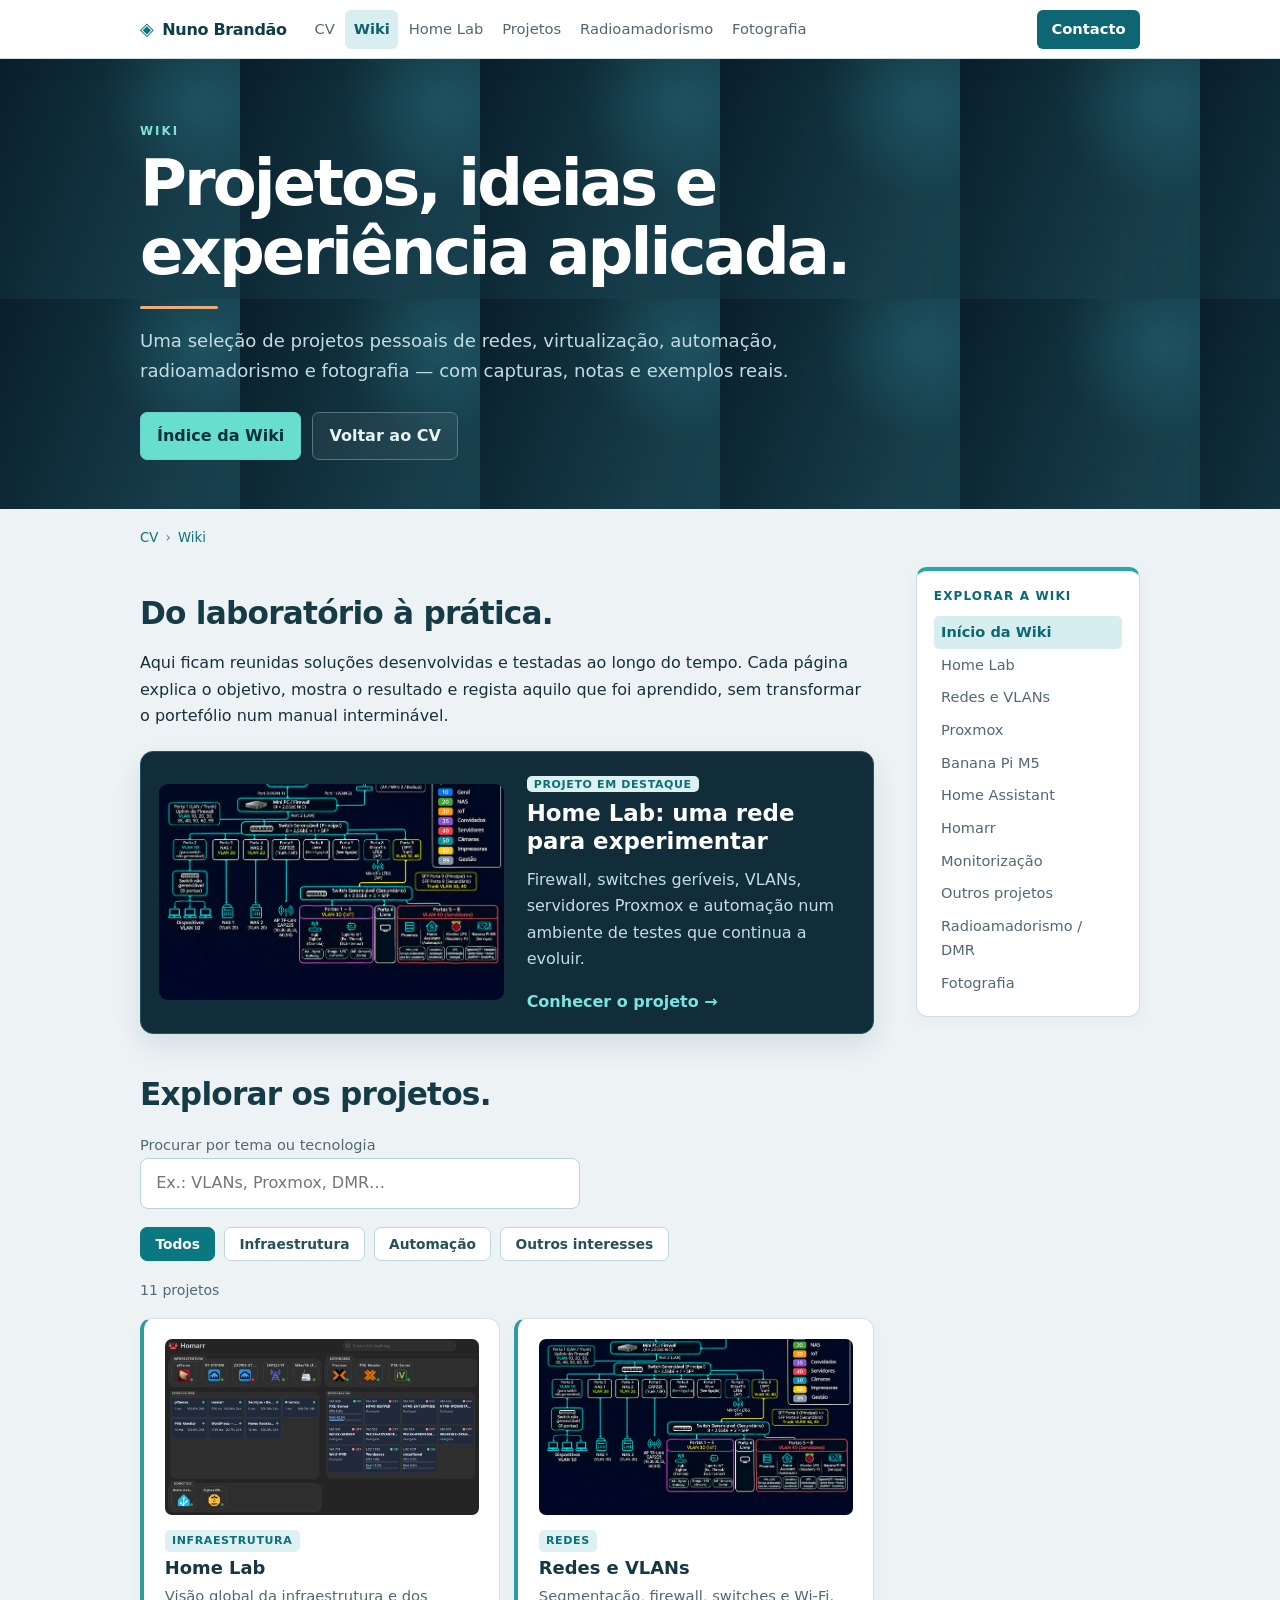
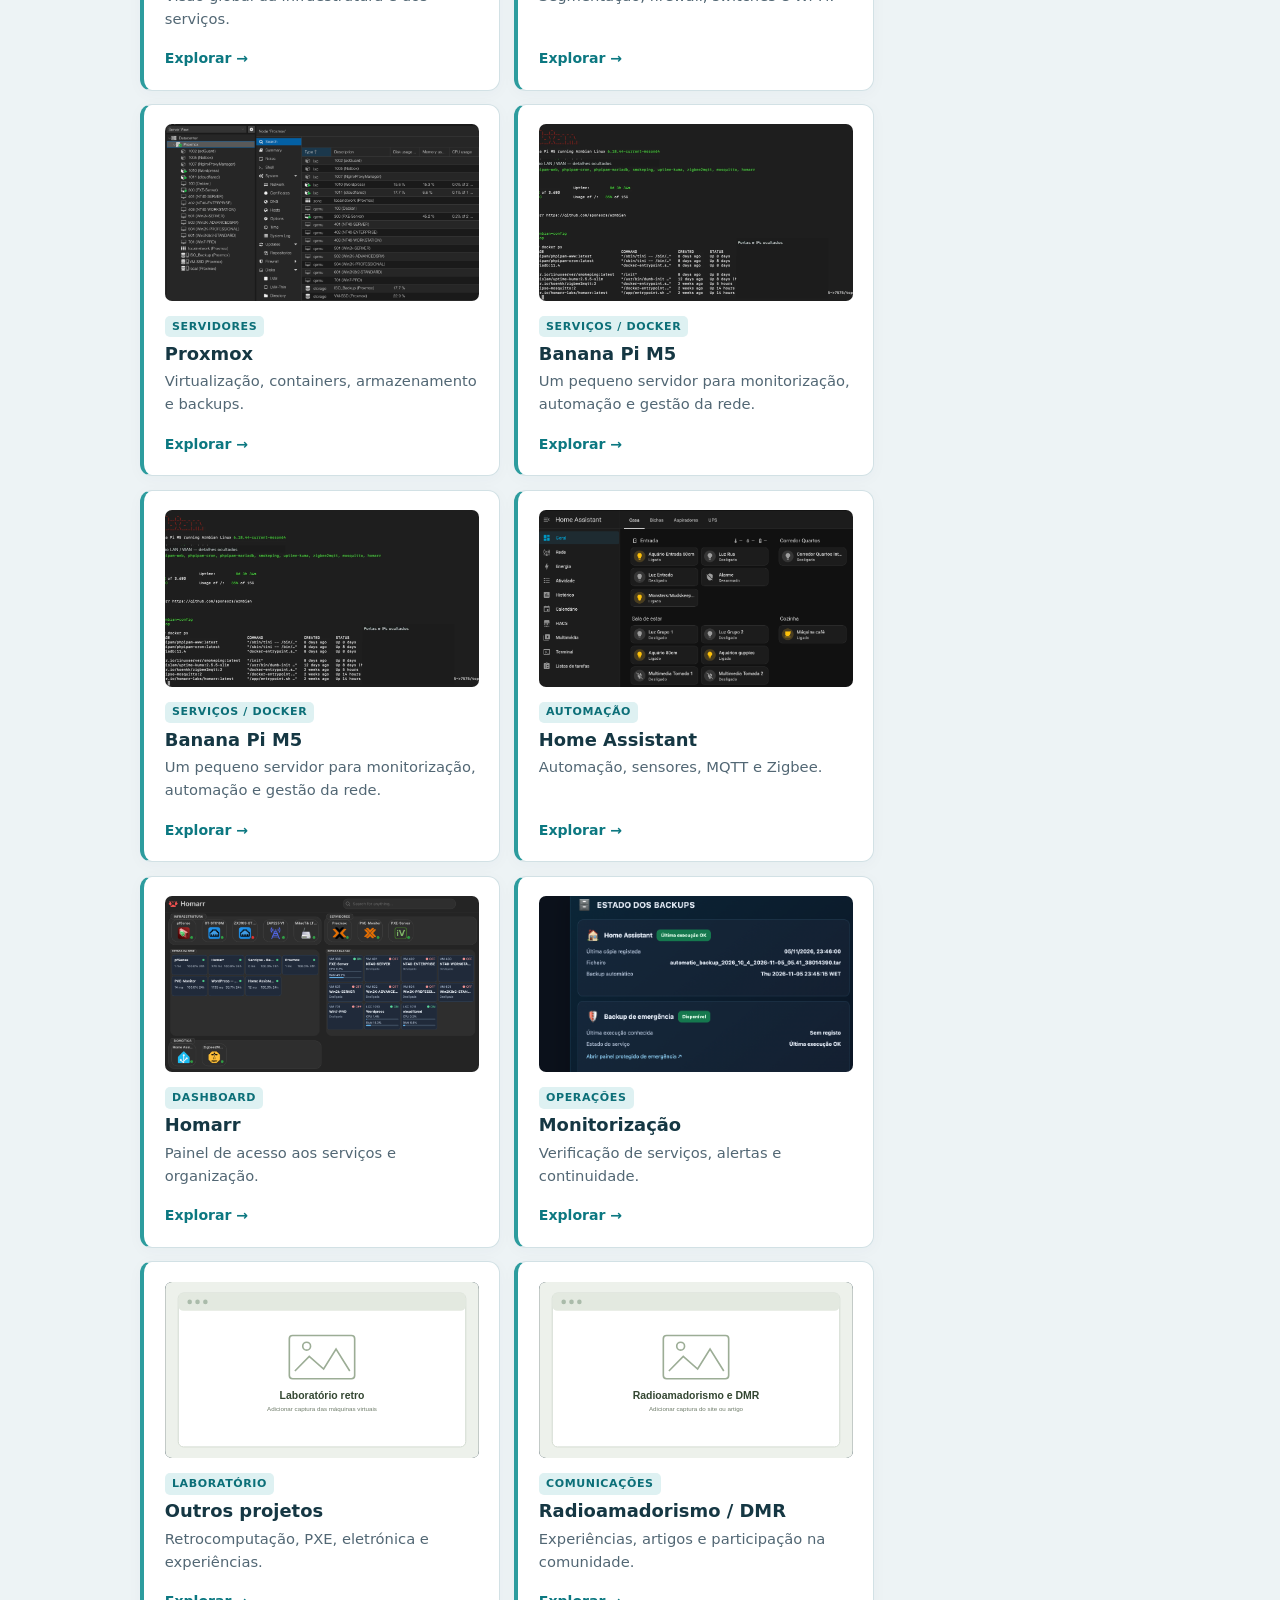
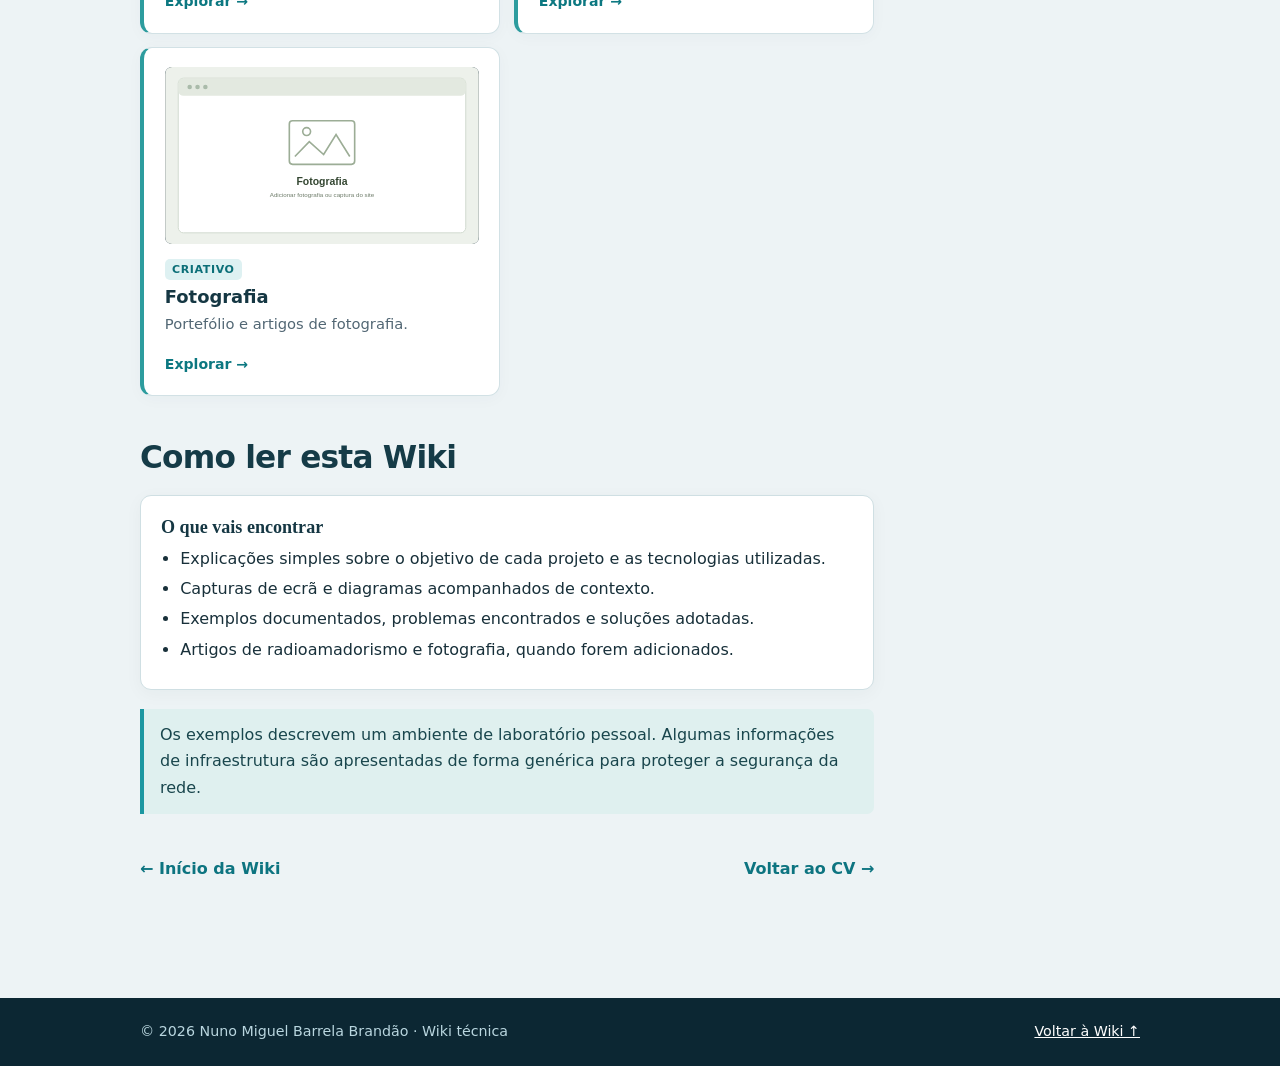
==== commit e50ef178: "Add files via upload" ====
--- a/wiki/index.html
+++ b/wiki/index.html
@@ -1,3 +1,3 @@
 <!DOCTYPE html>
 
-<html lang="pt-PT"><head><meta charset="utf-8"/><meta content="width=device-width,initial-scale=1" name="viewport"/><meta content="Projetos reais, notas de laboratório e exemplos práticos para complementar o currículo." name="description"/><title>Wiki técnica — Wiki técnica | Nuno Brandão</title><link href="../assets/css/wiki.css" rel="stylesheet"/></head><body><header class="bar"><div class="wrap"><a class="brand" href="../index.html">Nuno Brandão</a><nav aria-label="Navegação principal"><a href="../index.html">CV</a><a class="cur" href="index.html">Wiki</a><a href="homelab.html">Home Lab</a><a href="projetos.html">Projetos</a><a href="radioamadorismo.html">Radioamadorismo</a><a href="fotografia.html">Fotografia</a></nav><a class="cta" href="../index.html#contacto">Contacto</a></div></header><div class="top"><div class="wrap"><p class="eyebrow">Wiki</p><h1>Projetos, ideias e experiência aplicada.</h1><p class="lead">Uma seleção de projetos pessoais de redes, virtualização, automação, radioamadorismo e fotografia — com capturas, notas e exemplos reais.</p><div class="quick"><a class="button" href="index.html">Índice da Wiki</a><a class="button alt" href="../index.html">Voltar ao CV</a></div></div></div><div class="wrap"><div class="breadcrumb"><a href="../index.html">CV</a><span>›</span><a href="index.html">Wiki</a></div><div class="layout"><main class="content"><section><h2>Do laboratório à prática.</h2><p>Aqui ficam reunidas soluções desenvolvidas e testadas ao longo do tempo. Cada página explica o objetivo, mostra o resultado e regista aquilo que foi aprendido, sem transformar o portefólio num manual interminável.</p><div class="project-feature"><img alt="Mapa geral da rede do Home Lab" loading="lazy" src="../assets/img/wiki/mapa-rede-final.png"/><div><span class="tag">Projeto em destaque</span><h3>Home Lab: uma rede para experimentar</h3><p>Firewall, switches geríveis, VLANs, servidores Proxmox e automação num ambiente de testes que continua a evoluir.</p><a href="homelab.html">Conhecer o projeto →</a></div></div></section><section><h2>Explorar os projetos.</h2><label class="muted small" for="project-search">Procurar por tema ou tecnologia</label><input aria-label="Pesquisar projetos" class="project-search" id="project-search" placeholder="Ex.: VLANs, Proxmox, DMR…" type="search"/><div aria-label="Filtrar projetos" class="project-toolbar" role="group"><button aria-pressed="true" data-filter="todos" type="button">Todos</button><button aria-pressed="false" data-filter="infra" type="button">Infraestrutura</button><button aria-pressed="false" data-filter="automacao" type="button">Automação</button><button aria-pressed="false" data-filter="outros" type="button">Outros interesses</button></div><p aria-live="polite" class="project-count" id="project-count">9 projetos</p><div class="cards project-list"><a class="card" data-category="infra" href="homelab.html"><img alt="" class="project-card-image" loading="lazy" src="../assets/img/wiki/homarr-real.png"/><span class="tag">Infraestrutura</span><h3>Home Lab</h3><p>Visão global da infraestrutura e dos serviços.</p><span class="arrow">Explorar →</span></a><a class="card" data-category="infra" href="redes.html"><img alt="" class="project-card-image" loading="lazy" src="../assets/img/wiki/mapa-rede-final.png"/><span class="tag">Redes</span><h3>Redes e VLANs</h3><p>Segmentação, firewall, switches e Wi‑Fi.</p><span class="arrow">Explorar →</span></a><a class="card" data-category="infra" href="proxmox.html"><img alt="" class="project-card-image" loading="lazy" src="../assets/img/wiki/proxmox-real.png"/><span class="tag">Servidores</span><h3>Proxmox</h3><p>Virtualização, containers, armazenamento e backups.</p><span class="arrow">Explorar →</span></a><a class="card" data-category="automacao" href="home-assistant.html"><img alt="" class="project-card-image" loading="lazy" src="../assets/img/wiki/ha-geral-real.png"/><span class="tag">Automação</span><h3>Home Assistant</h3><p>Automação, sensores, MQTT e Zigbee.</p><span class="arrow">Explorar →</span></a><a class="card" data-category="infra" href="homarr.html"><img alt="" class="project-card-image" loading="lazy" src="../assets/img/wiki/homarr-real.png"/><span class="tag">Dashboard</span><h3>Homarr</h3><p>Painel de acesso aos serviços e organização.</p><span class="arrow">Explorar →</span></a><a class="card" data-category="infra" href="monitorizacao.html"><img alt="" class="project-card-image" loading="lazy" src="../assets/img/wiki/backups-estado.png"/><span class="tag">Operações</span><h3>Monitorização</h3><p>Verificação de serviços, alertas e continuidade.</p><span class="arrow">Explorar →</span></a><a class="card" data-category="outros" href="projetos.html"><img alt="" class="project-card-image" loading="lazy" src="../assets/img/wiki/retro.svg"/><span class="tag">Laboratório</span><h3>Outros projetos</h3><p>Retrocomputação, PXE, eletrónica e experiências.</p><span class="arrow">Explorar →</span></a><a class="card" data-category="outros" href="radioamadorismo.html"><img alt="" class="project-card-image" loading="lazy" src="../assets/img/wiki/dmr.svg"/><span class="tag">Comunicações</span><h3>Radioamadorismo / DMR</h3><p>Experiências, artigos e participação na comunidade.</p><span class="arrow">Explorar →</span></a><a class="card" data-category="outros" href="fotografia.html"><img alt="" class="project-card-image" loading="lazy" src="../assets/img/wiki/fotografia.svg"/><span class="tag">Criativo</span><h3>Fotografia</h3><p>Portefólio e artigos de fotografia.</p><span class="arrow">Explorar →</span></a></div></section><section><h2>Como ler esta Wiki</h2><div class="panel"><h3>O que vais encontrar</h3><ul><li>Explicações simples sobre o objetivo de cada projeto e as tecnologias utilizadas.</li><li>Capturas de ecrã e diagramas acompanhados de contexto.</li><li>Exemplos documentados, problemas encontrados e soluções adotadas.</li><li>Artigos de radioamadorismo e fotografia, quando forem adicionados.</li></ul></div><div class="note">Os exemplos descrevem um ambiente de laboratório pessoal. Algumas informações de infraestrutura são apresentadas de forma genérica para proteger a segurança da rede.</div></section><div class="footer-nav"><a href="index.html">← Início da Wiki</a><a href="../index.html">Voltar ao CV →</a></div></main><aside aria-label="Navegação da Wiki" class="sidebar"><strong>Explorar a Wiki</strong><a class="cur" href="index.html">Início da Wiki</a><a class="" href="homelab.html">Home Lab</a><a class="" href="redes.html">Redes e VLANs</a><a class="" href="proxmox.html">Proxmox</a><a class="" href="home-assistant.html">Home Assistant</a><a class="" href="homarr.html">Homarr</a><a class="" href="monitorizacao.html">Monitorização</a><a class="" href="projetos.html">Outros projetos</a><a class="" href="radioamadorismo.html">Radioamadorismo / DMR</a><a class="" href="fotografia.html">Fotografia</a></aside></div></div><footer><div class="wrap"><span>© 2026 Nuno Miguel Barrela Brandão · Wiki técnica</span><a href="index.html">Voltar à Wiki ↑</a></div></footer><script>document.addEventListener('DOMContentLoaded',()=>{const cards=[...document.querySelectorAll('.project-list .card')],buttons=[...document.querySelectorAll('[data-filter]')],q=document.getElementById('project-search'),count=document.getElementById('project-count');let active='todos';function apply(){let visible=0;const term=(q?.value||'').trim().toLocaleLowerCase('pt');cards.forEach(c=>{const ok=(active==='todos'||c.dataset.category===active)&&c.textContent.toLocaleLowerCase('pt').includes(term);c.hidden=!ok;if(ok)visible++});count.textContent=visible===1?'1 projeto':visible+' projetos'}buttons.forEach(b=>b.addEventListener('click',()=>{active=b.dataset.filter;buttons.forEach(x=>x.setAttribute('aria-pressed',String(x===b)));apply()}));q?.addEventListener('input',apply);apply()});</script></body></html>+<html lang="pt-PT"><head><meta charset="utf-8"/><meta content="width=device-width,initial-scale=1" name="viewport"/><meta content="Projetos reais, notas de laboratório e exemplos práticos para complementar o currículo." name="description"/><title>Wiki técnica — Wiki técnica | Nuno Brandão</title><link href="../assets/css/wiki.css?v=20261107real" rel="stylesheet"/></head><body><header class="bar"><div class="wrap"><a class="brand" href="../index.html">Nuno Brandão</a><nav aria-label="Navegação principal"><a href="../index.html">CV</a><a class="cur" href="index.html">Wiki</a><a href="homelab.html">Home Lab</a><a href="projetos.html">Projetos</a><a href="radioamadorismo.html">Radioamadorismo</a><a href="fotografia.html">Fotografia</a></nav><a class="cta" href="../index.html#contacto">Contacto</a></div></header><div class="top"><div class="wrap"><p class="eyebrow">Wiki</p><h1>Projetos, ideias e experiência aplicada.</h1><p class="lead">Uma seleção de projetos pessoais de redes, virtualização, automação, radioamadorismo e fotografia — com capturas, notas e exemplos reais.</p><div class="quick"><a class="button" href="index.html">Índice da Wiki</a><a class="button alt" href="../index.html">Voltar ao CV</a></div></div></div><div class="wrap"><div class="breadcrumb"><a href="../index.html">CV</a><span>›</span><a href="index.html">Wiki</a></div><div class="layout"><main class="content"><section><h2>Do laboratório à prática.</h2><p>Aqui ficam reunidas soluções desenvolvidas e testadas ao longo do tempo. Cada página explica o objetivo, mostra o resultado e regista aquilo que foi aprendido, sem transformar o portefólio num manual interminável.</p><div class="project-feature"><img alt="Mapa geral da rede do Home Lab" loading="lazy" src="../assets/img/wiki/mapa-rede-final.png"/><div><span class="tag">Projeto em destaque</span><h3>Home Lab: uma rede para experimentar</h3><p>Firewall, switches geríveis, VLANs, servidores Proxmox e automação num ambiente de testes que continua a evoluir.</p><a href="homelab.html">Conhecer o projeto →</a></div></div></section><section><h2>Explorar os projetos.</h2><label class="muted small" for="project-search">Procurar por tema ou tecnologia</label><input aria-label="Pesquisar projetos" class="project-search" id="project-search" placeholder="Ex.: VLANs, Proxmox, DMR…" type="search"/><div aria-label="Filtrar projetos" class="project-toolbar" role="group"><button aria-pressed="true" data-filter="todos" type="button">Todos</button><button aria-pressed="false" data-filter="infra" type="button">Infraestrutura</button><button aria-pressed="false" data-filter="automacao" type="button">Automação</button><button aria-pressed="false" data-filter="outros" type="button">Outros interesses</button></div><p aria-live="polite" class="project-count" id="project-count">10 projetos</p><div class="cards project-list"><a class="card" data-category="infra" href="homelab.html"><img alt="" class="project-card-image" loading="lazy" src="../assets/img/wiki/homarr-real.png"/><span class="tag">Infraestrutura</span><h3>Home Lab</h3><p>Visão global da infraestrutura e dos serviços.</p><span class="arrow">Explorar →</span></a><a class="card" data-category="infra" href="redes.html"><img alt="" class="project-card-image" loading="lazy" src="../assets/img/wiki/mapa-rede-final.png"/><span class="tag">Redes</span><h3>Redes e VLANs</h3><p>Segmentação, firewall, switches e Wi‑Fi.</p><span class="arrow">Explorar →</span></a><a class="card" data-category="infra" href="proxmox.html"><img alt="" class="project-card-image" loading="lazy" src="../assets/img/wiki/proxmox-real.png"/><span class="tag">Servidores</span><h3>Proxmox</h3><p>Virtualização, containers, armazenamento e backups.</p><span class="arrow">Explorar →</span></a><a class="card" data-category="infra" href="banana-pi-m5.html"><img alt="" class="project-card-image" loading="lazy" src="../assets/img/wiki/banana-docker.webp"/><span class="tag">Serviços / Docker</span><h3>Banana Pi M5</h3><p>Um pequeno servidor para monitorização, automação e gestão da rede.</p><span class="arrow">Explorar →</span></a><a class="card" data-category="infra" href="banana-pi-m5.html"><img alt="" class="project-card-image" loading="lazy" src="../assets/img/wiki/banana-docker.webp"/><span class="tag">Serviços / Docker</span><h3>Banana Pi M5</h3><p>Um pequeno servidor para monitorização, automação e gestão da rede.</p><span class="arrow">Explorar →</span></a><a class="card" data-category="automacao" href="home-assistant.html"><img alt="" class="project-card-image" loading="lazy" src="../assets/img/wiki/ha-geral-real.png"/><span class="tag">Automação</span><h3>Home Assistant</h3><p>Automação, sensores, MQTT e Zigbee.</p><span class="arrow">Explorar →</span></a><a class="card" data-category="infra" href="homarr.html"><img alt="" class="project-card-image" loading="lazy" src="../assets/img/wiki/homarr-real.png"/><span class="tag">Dashboard</span><h3>Homarr</h3><p>Painel de acesso aos serviços e organização.</p><span class="arrow">Explorar →</span></a><a class="card" data-category="infra" href="monitorizacao.html"><img alt="" class="project-card-image" loading="lazy" src="../assets/img/wiki/backups-estado.png"/><span class="tag">Operações</span><h3>Monitorização</h3><p>Verificação de serviços, alertas e continuidade.</p><span class="arrow">Explorar →</span></a><a class="card" data-category="outros" href="projetos.html"><img alt="" class="project-card-image" loading="lazy" src="../assets/img/wiki/retro.svg"/><span class="tag">Laboratório</span><h3>Outros projetos</h3><p>Retrocomputação, PXE, eletrónica e experiências.</p><span class="arrow">Explorar →</span></a><a class="card" data-category="outros" href="radioamadorismo.html"><img alt="" class="project-card-image" loading="lazy" src="../assets/img/wiki/dmr.svg"/><span class="tag">Comunicações</span><h3>Radioamadorismo / DMR</h3><p>Experiências, artigos e participação na comunidade.</p><span class="arrow">Explorar →</span></a><a class="card" data-category="outros" href="fotografia.html"><img alt="" class="project-card-image" loading="lazy" src="../assets/img/wiki/fotografia.svg"/><span class="tag">Criativo</span><h3>Fotografia</h3><p>Portefólio e artigos de fotografia.</p><span class="arrow">Explorar →</span></a></div></section><section><h2>Como ler esta Wiki</h2><div class="panel"><h3>O que vais encontrar</h3><ul><li>Explicações simples sobre o objetivo de cada projeto e as tecnologias utilizadas.</li><li>Capturas de ecrã e diagramas acompanhados de contexto.</li><li>Exemplos documentados, problemas encontrados e soluções adotadas.</li><li>Artigos de radioamadorismo e fotografia, quando forem adicionados.</li></ul></div><div class="note">Os exemplos descrevem um ambiente de laboratório pessoal. Algumas informações de infraestrutura são apresentadas de forma genérica para proteger a segurança da rede.</div></section><div class="footer-nav"><a href="index.html">← Início da Wiki</a><a href="../index.html">Voltar ao CV →</a></div></main><aside aria-label="Navegação da Wiki" class="sidebar"><strong>Explorar a Wiki</strong><a class="cur" href="index.html">Início da Wiki</a><a class="" href="homelab.html">Home Lab</a><a class="" href="redes.html">Redes e VLANs</a><a class="" href="proxmox.html">Proxmox</a><a href="banana-pi-m5.html">Banana Pi M5</a><a class="" href="home-assistant.html">Home Assistant</a><a class="" href="homarr.html">Homarr</a><a class="" href="monitorizacao.html">Monitorização</a><a class="" href="projetos.html">Outros projetos</a><a class="" href="radioamadorismo.html">Radioamadorismo / DMR</a><a class="" href="fotografia.html">Fotografia</a></aside></div></div><footer><div class="wrap"><span>© 2026 Nuno Miguel Barrela Brandão · Wiki técnica</span><a href="index.html">Voltar à Wiki ↑</a></div></footer><script>document.addEventListener('DOMContentLoaded',()=>{const cards=[...document.querySelectorAll('.project-list .card')],buttons=[...document.querySelectorAll('[data-filter]')],q=document.getElementById('project-search'),count=document.getElementById('project-count');let active='todos';function apply(){let visible=0;const term=(q?.value||'').trim().toLocaleLowerCase('pt');cards.forEach(c=>{const ok=(active==='todos'||c.dataset.category===active)&&c.textContent.toLocaleLowerCase('pt').includes(term);c.hidden=!ok;if(ok)visible++});count.textContent=visible===1?'1 projeto':visible+' projetos'}buttons.forEach(b=>b.addEventListener('click',()=>{active=b.dataset.filter;buttons.forEach(x=>x.setAttribute('aria-pressed',String(x===b)));apply()}));q?.addEventListener('input',apply);apply()});</script></body></html>
--- a/assets/css/wiki.css
+++ b/assets/css/wiki.css
@@ -74,3 +74,72 @@
 @media(max-width:780px){.layout{grid-template-columns:1fr;gap:1.15rem}.sidebar{position:static;order:-1}.bar nav{overflow-x:auto;flex-wrap:nowrap}.top{padding:2.7rem 0 2.3rem}.project-feature{grid-template-columns:1fr}.cards{grid-template-columns:1fr}}
 @media(prefers-reduced-motion:reduce){.card{transition:none}}
 @media print{.top{background:#fff;color:#000}.top h1{color:#000}.top .lead{color:#444}.project-feature{color:#000;background:#fff}}
+
+/* Mapas com dimensões moderadas nas páginas da Wiki */
+.figure.map-compact{width:min(100%,680px);max-width:680px;margin:1.15rem auto 1.5rem}
+.figure.map-compact img{width:100%;height:auto;max-height:440px;object-fit:contain;background:#102934}
+.figure.map-compact .map-open{display:block;cursor:zoom-in}
+.figure.map-compact figcaption a{display:inline-block;margin-left:.4rem;font-weight:650}
+@media(max-width:700px){.figure.map-compact img{max-height:none}}
+
+/* Banana Pi M5 — narrativa técnica */
+.banana-kicker{font-size:.75rem;font-weight:800;letter-spacing:.15em;color:#0c8188;margin-bottom:.65rem}
+.banana-intro h2{font-size:clamp(1.6rem,3vw,2.25rem);letter-spacing:-.035em;margin:.25rem 0 .85rem;color:#12333e}
+.banana-lead{font-size:1.13rem;line-height:1.76;color:#244c56;font-weight:540}
+.banana-stats{display:grid;grid-template-columns:repeat(4,minmax(0,1fr));gap:.65rem;margin:1.5rem 0}
+.banana-stats>div{background:#e3f2f2;border:1px solid #c3e0e0;border-radius:10px;padding:1rem .75rem;min-width:0}
+.banana-stats strong{display:block;font-size:1.42rem;color:#0c6570;line-height:1.2;margin-bottom:.2rem}
+.banana-stats span{display:block;font-size:.78rem;color:#476772}
+.banana-shot{margin:1.25rem 0 1.55rem}
+.banana-shot img{display:block;width:100%;height:auto;max-height:590px;object-fit:contain;background:#151a20}
+.banana-shot-narrow img{max-height:365px}
+.banana-services{display:grid;grid-template-columns:repeat(2,minmax(0,1fr));gap:.75rem;margin:1.35rem 0}
+.banana-services article{border:1px solid #d5e5e7;background:#f8fbfc;padding:1.05rem;border-radius:11px}
+.banana-services article:last-child{grid-column:1/-1}
+.banana-services h3{font-size:1.1rem;margin:.25rem 0 .4rem;color:#173844}
+.banana-services p{margin:0;font-size:.93rem;line-height:1.6}
+.banana-no{font-size:.72rem;font-weight:800;letter-spacing:.1em;color:#128d92}
+.banana-aside{background:#eef6f5;padding:1rem 1.15rem;border-left:3px solid #1c9a9f;border-radius:3px 8px 8px 3px;font-size:.95rem}
+.banana-flow{display:flex;gap:.45rem;align-items:center;justify-content:center;flex-wrap:wrap;margin:1.3rem 0;padding:1.15rem;background:#102e3a;border-radius:12px;color:#effcfc}
+.banana-flow span{padding:.65rem .78rem;background:#1b4d5b;border:1px solid #41989d;border-radius:8px;font-size:.83rem;text-align:center;font-weight:700}
+.banana-flow b{color:#62d0ca}
+.banana-conclusion{margin:1.7rem 0 0;padding:1.5rem;background:#103542;color:#d8eeee;border-radius:11px}
+.banana-conclusion strong{color:#fff;font-size:1.13rem}
+.banana-conclusion p{color:#d8eeee}
+.banana-conclusion a{color:#82e5e0;font-weight:700}
+@media(max-width:700px){.banana-stats{grid-template-columns:repeat(2,minmax(0,1fr))}.banana-services{grid-template-columns:1fr}.banana-services article:last-child{grid-column:auto}.banana-flow{justify-content:flex-start}}
+
+/* Banana Pi M5 — narrativa técnica */
+.banana-kicker{font-size:.75rem;font-weight:800;letter-spacing:.15em;color:#0c8188;margin-bottom:.65rem}
+.banana-intro h2{font-size:clamp(1.6rem,3vw,2.25rem);letter-spacing:-.035em;margin:.25rem 0 .85rem;color:#12333e}
+.banana-lead{font-size:1.13rem;line-height:1.76;color:#244c56;font-weight:540}
+.banana-stats{display:grid;grid-template-columns:repeat(4,minmax(0,1fr));gap:.65rem;margin:1.5rem 0}
+.banana-stats>div{background:#e3f2f2;border:1px solid #c3e0e0;border-radius:10px;padding:1rem .75rem;min-width:0}
+.banana-stats strong{display:block;font-size:1.42rem;color:#0c6570;line-height:1.2;margin-bottom:.2rem}
+.banana-stats span{display:block;font-size:.78rem;color:#476772}
+.banana-shot{margin:1.25rem 0 1.55rem}
+.banana-shot img{display:block;width:100%;height:auto;max-height:590px;object-fit:contain;background:#151a20}
+.banana-shot-narrow img{max-height:365px}
+.banana-services{display:grid;grid-template-columns:repeat(2,minmax(0,1fr));gap:.75rem;margin:1.35rem 0}
+.banana-services article{border:1px solid #d5e5e7;background:#f8fbfc;padding:1.05rem;border-radius:11px}
+.banana-services article:last-child{grid-column:1/-1}
+.banana-services h3{font-size:1.1rem;margin:.25rem 0 .4rem;color:#173844}
+.banana-services p{margin:0;font-size:.93rem;line-height:1.6}
+.banana-no{font-size:.72rem;font-weight:800;letter-spacing:.1em;color:#128d92}
+.banana-aside{background:#eef6f5;padding:1rem 1.15rem;border-left:3px solid #1c9a9f;border-radius:3px 8px 8px 3px;font-size:.95rem}
+.banana-flow{display:flex;gap:.45rem;align-items:center;justify-content:center;flex-wrap:wrap;margin:1.3rem 0;padding:1.15rem;background:#102e3a;border-radius:12px;color:#effcfc}
+.banana-flow span{padding:.65rem .78rem;background:#1b4d5b;border:1px solid #41989d;border-radius:8px;font-size:.83rem;text-align:center;font-weight:700}
+.banana-flow b{color:#62d0ca}
+.banana-conclusion{margin:1.7rem 0 0;padding:1.5rem;background:#103542;color:#d8eeee;border-radius:11px}
+.banana-conclusion strong{color:#fff;font-size:1.13rem}
+.banana-conclusion p{color:#d8eeee}
+.banana-conclusion a{color:#82e5e0;font-weight:700}
+@media(max-width:700px){.banana-stats{grid-template-columns:repeat(2,minmax(0,1fr))}.banana-services{grid-template-columns:1fr}.banana-services article:last-child{grid-column:auto}.banana-flow{justify-content:flex-start}}
+
+/* Real equipment photography: readable in the page; enlarges on click. */
+.figure.real-setup,.figure.orange-pi-photo{max-width:680px;margin:1.15rem auto 1.7rem;}
+.figure.real-setup img{display:block;width:100%;height:auto;max-height:480px;object-fit:contain;background:#f4f6f7;}
+.figure.orange-pi-photo{max-width:440px;}
+.figure.orange-pi-photo img{display:block;width:100%;height:auto;max-height:480px;object-fit:contain;background:#f4f6f7;}
+.photo-expand{display:block;cursor:zoom-in;}
+@media(max-width:700px){.figure.real-setup,.figure.orange-pi-photo{max-width:100%;}}
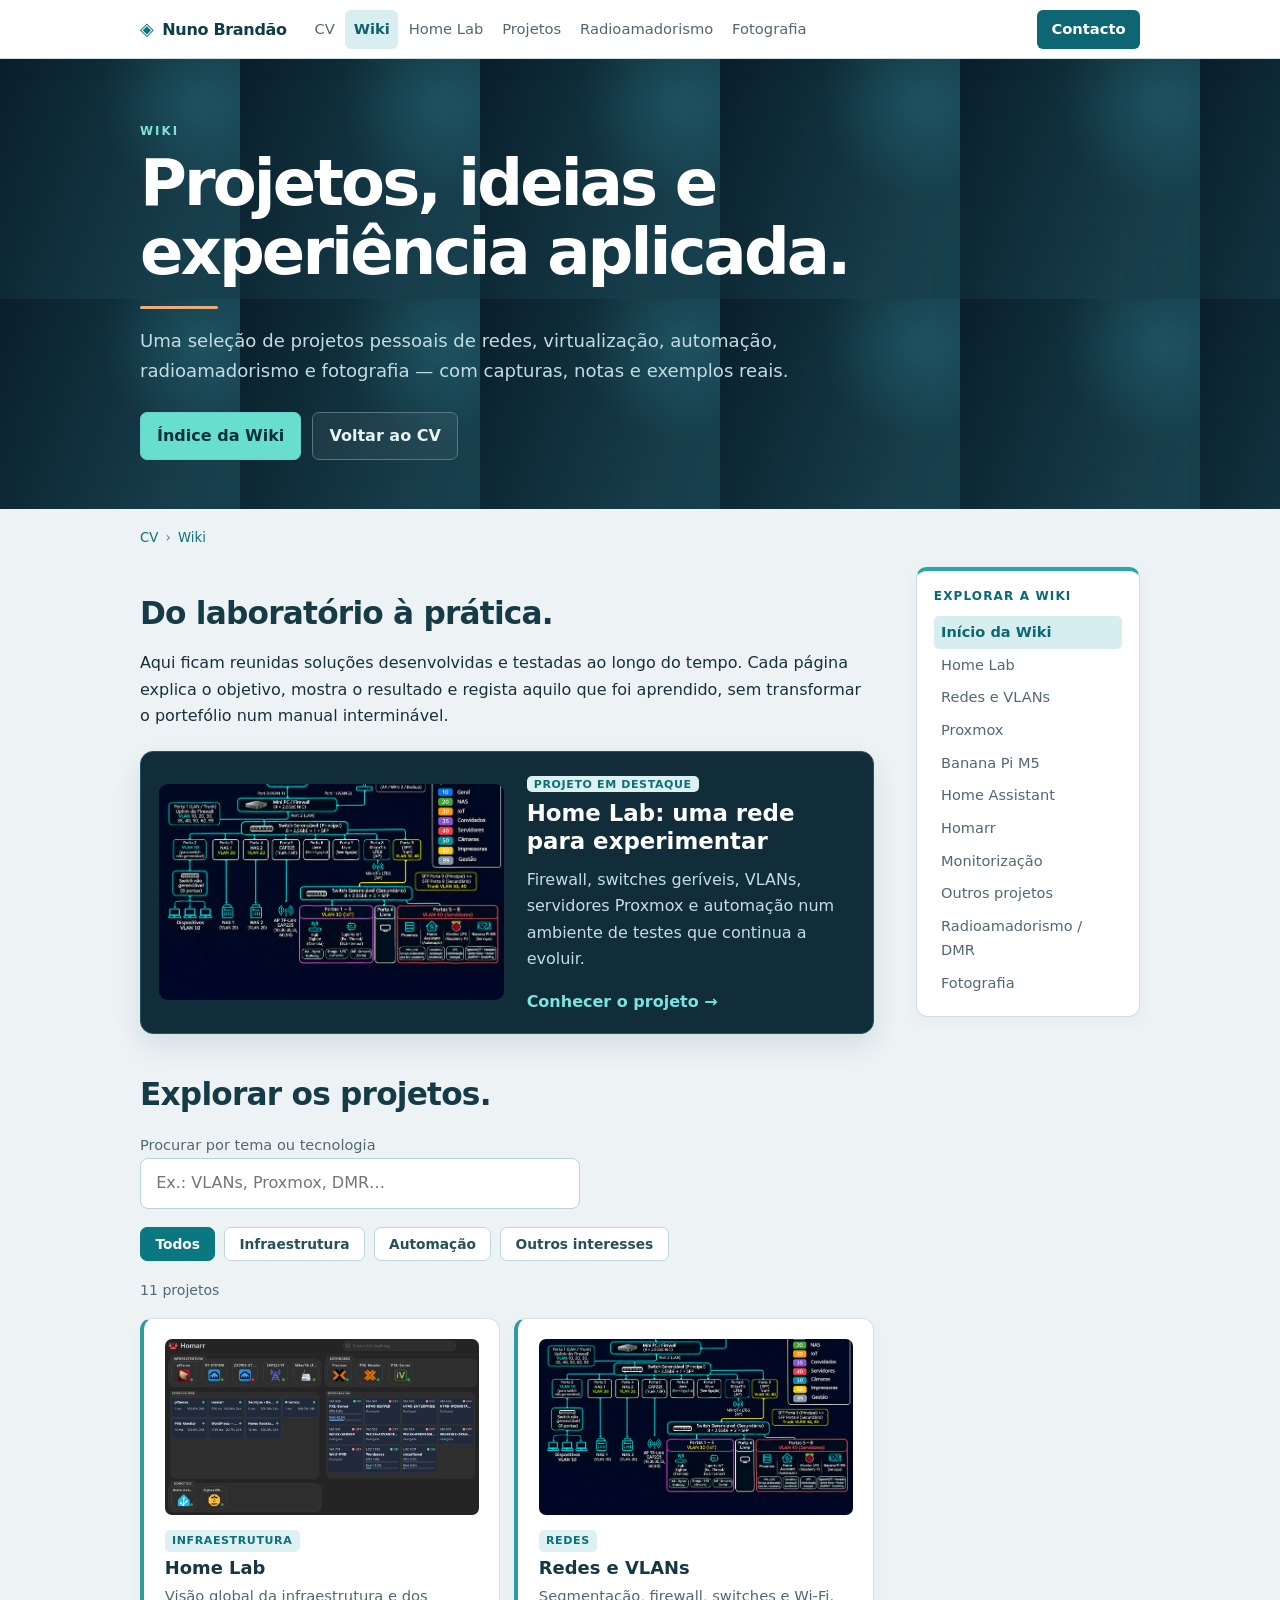
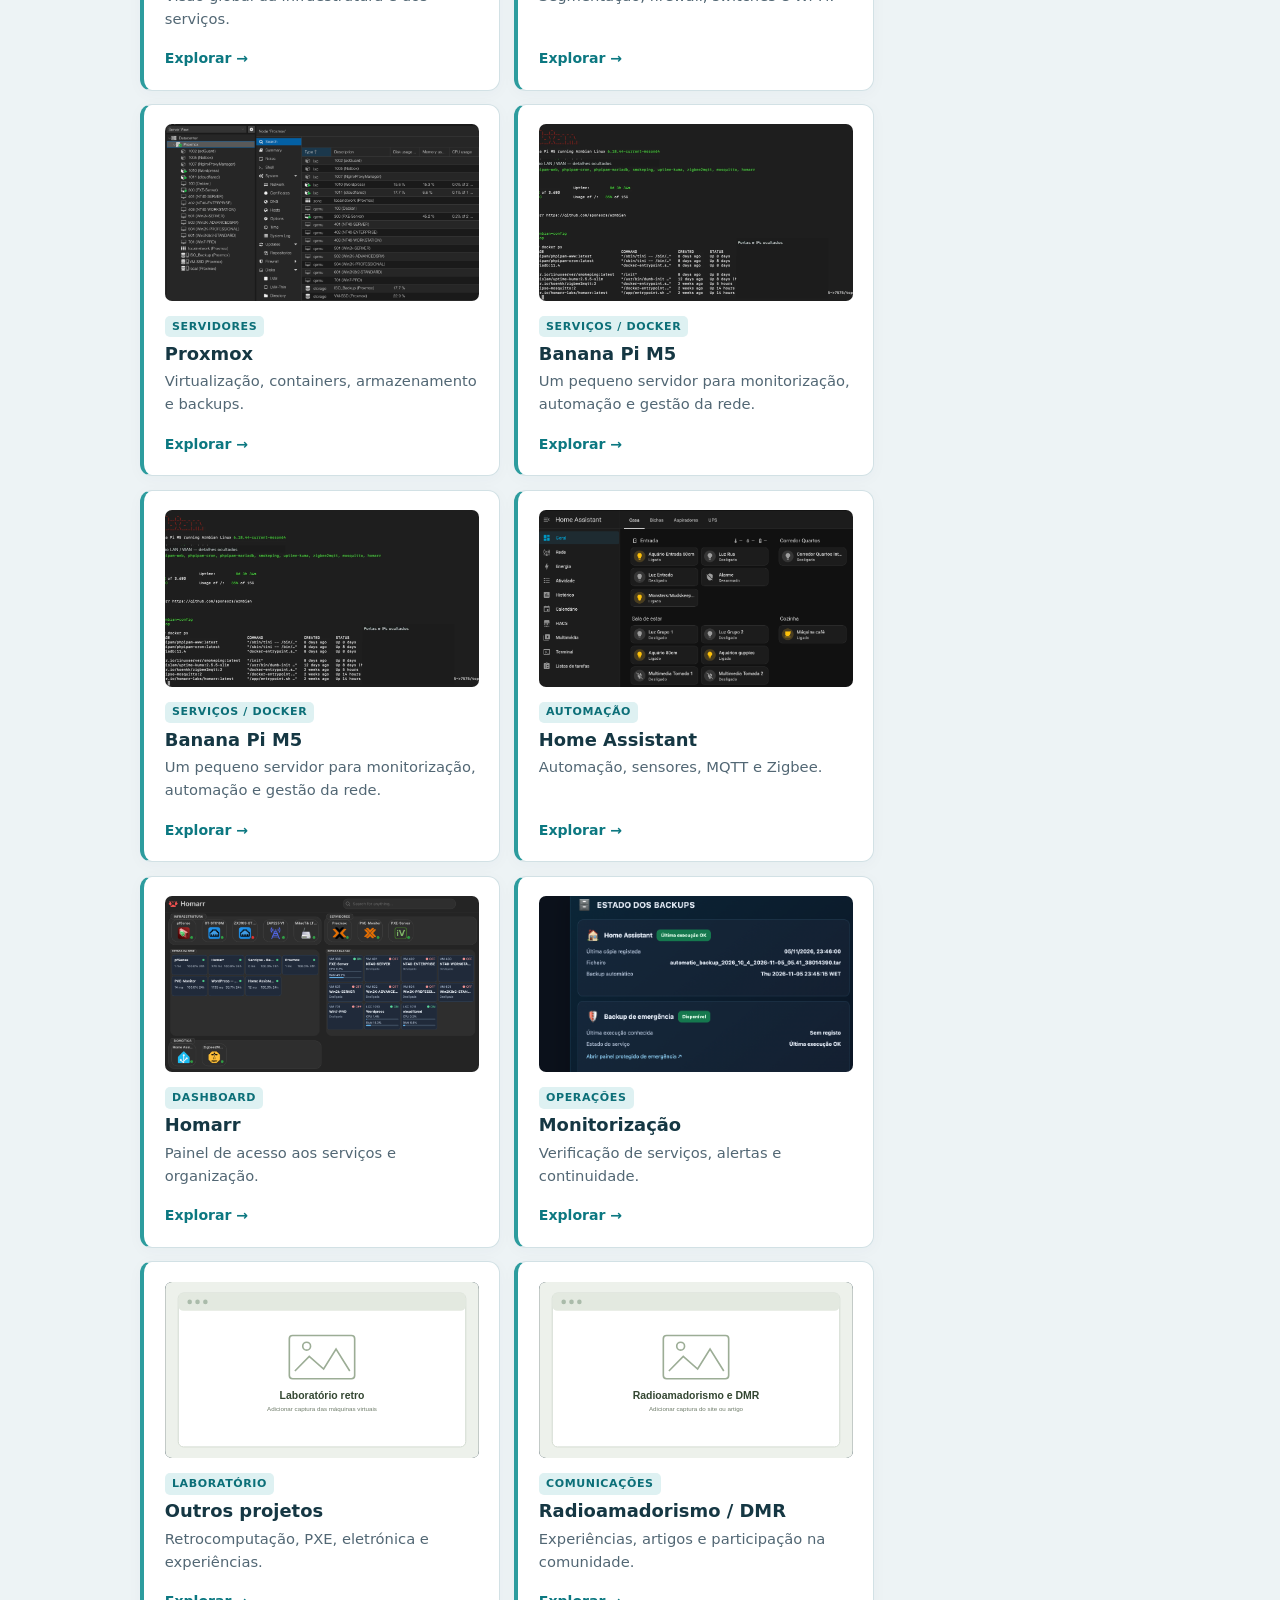
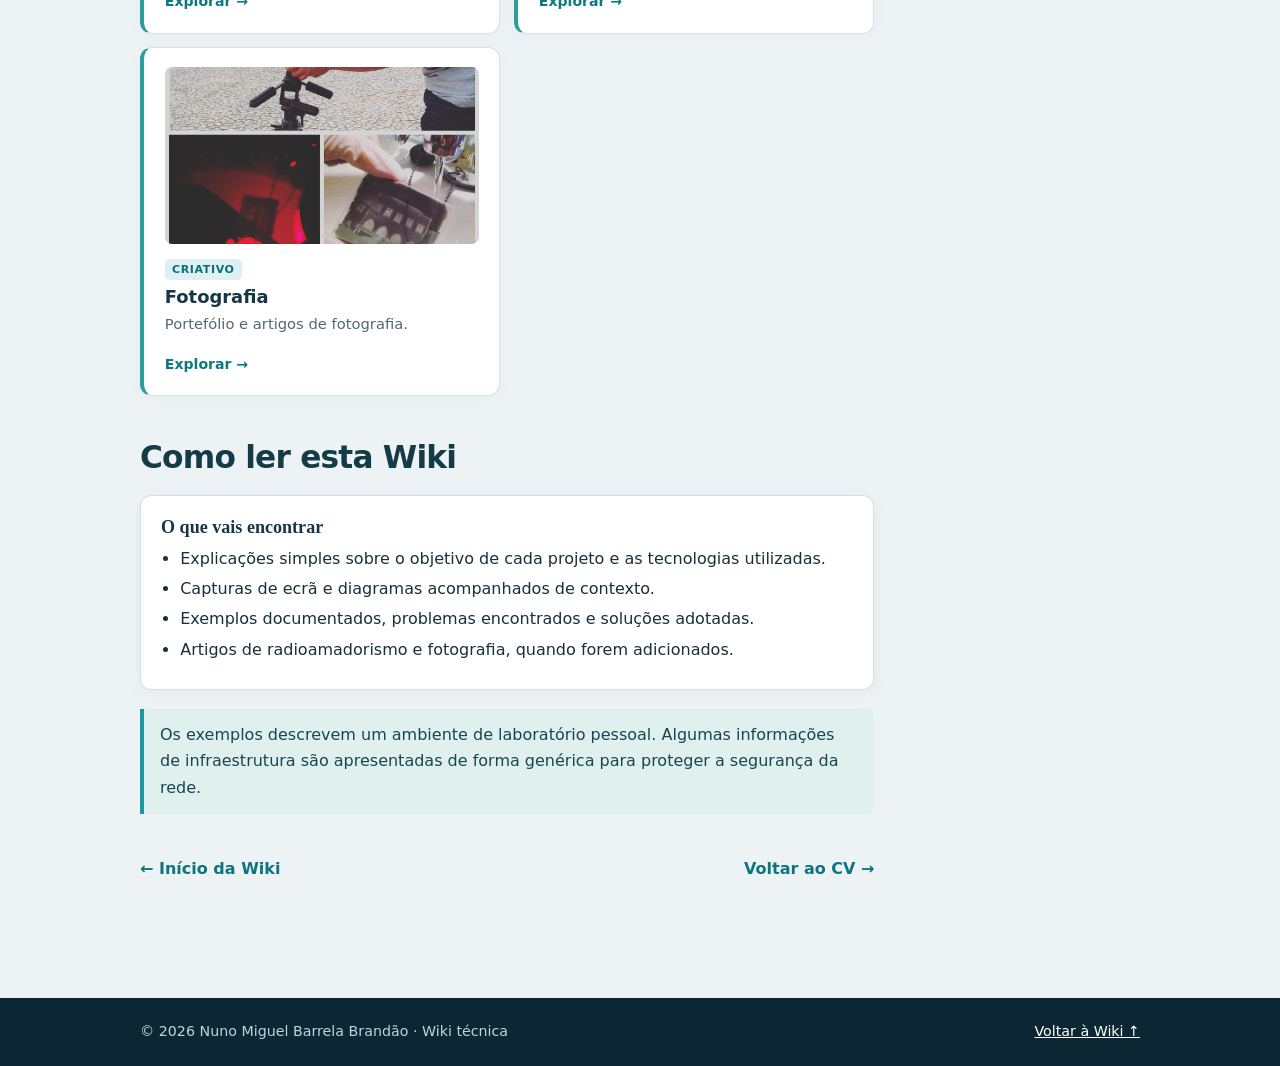
==== commit 03c85eec: "Add files via upload" ====
--- a/wiki/index.html
+++ b/wiki/index.html
@@ -1,3 +1,3 @@
 <!DOCTYPE html>
 
-<html lang="pt-PT"><head><meta charset="utf-8"/><meta content="width=device-width,initial-scale=1" name="viewport"/><meta content="Projetos reais, notas de laboratório e exemplos práticos para complementar o currículo." name="description"/><title>Wiki técnica — Wiki técnica | Nuno Brandão</title><link href="../assets/css/wiki.css?v=20261107real" rel="stylesheet"/></head><body><header class="bar"><div class="wrap"><a class="brand" href="../index.html">Nuno Brandão</a><nav aria-label="Navegação principal"><a href="../index.html">CV</a><a class="cur" href="index.html">Wiki</a><a href="homelab.html">Home Lab</a><a href="projetos.html">Projetos</a><a href="radioamadorismo.html">Radioamadorismo</a><a href="fotografia.html">Fotografia</a></nav><a class="cta" href="../index.html#contacto">Contacto</a></div></header><div class="top"><div class="wrap"><p class="eyebrow">Wiki</p><h1>Projetos, ideias e experiência aplicada.</h1><p class="lead">Uma seleção de projetos pessoais de redes, virtualização, automação, radioamadorismo e fotografia — com capturas, notas e exemplos reais.</p><div class="quick"><a class="button" href="index.html">Índice da Wiki</a><a class="button alt" href="../index.html">Voltar ao CV</a></div></div></div><div class="wrap"><div class="breadcrumb"><a href="../index.html">CV</a><span>›</span><a href="index.html">Wiki</a></div><div class="layout"><main class="content"><section><h2>Do laboratório à prática.</h2><p>Aqui ficam reunidas soluções desenvolvidas e testadas ao longo do tempo. Cada página explica o objetivo, mostra o resultado e regista aquilo que foi aprendido, sem transformar o portefólio num manual interminável.</p><div class="project-feature"><img alt="Mapa geral da rede do Home Lab" loading="lazy" src="../assets/img/wiki/mapa-rede-final.png"/><div><span class="tag">Projeto em destaque</span><h3>Home Lab: uma rede para experimentar</h3><p>Firewall, switches geríveis, VLANs, servidores Proxmox e automação num ambiente de testes que continua a evoluir.</p><a href="homelab.html">Conhecer o projeto →</a></div></div></section><section><h2>Explorar os projetos.</h2><label class="muted small" for="project-search">Procurar por tema ou tecnologia</label><input aria-label="Pesquisar projetos" class="project-search" id="project-search" placeholder="Ex.: VLANs, Proxmox, DMR…" type="search"/><div aria-label="Filtrar projetos" class="project-toolbar" role="group"><button aria-pressed="true" data-filter="todos" type="button">Todos</button><button aria-pressed="false" data-filter="infra" type="button">Infraestrutura</button><button aria-pressed="false" data-filter="automacao" type="button">Automação</button><button aria-pressed="false" data-filter="outros" type="button">Outros interesses</button></div><p aria-live="polite" class="project-count" id="project-count">10 projetos</p><div class="cards project-list"><a class="card" data-category="infra" href="homelab.html"><img alt="" class="project-card-image" loading="lazy" src="../assets/img/wiki/homarr-real.png"/><span class="tag">Infraestrutura</span><h3>Home Lab</h3><p>Visão global da infraestrutura e dos serviços.</p><span class="arrow">Explorar →</span></a><a class="card" data-category="infra" href="redes.html"><img alt="" class="project-card-image" loading="lazy" src="../assets/img/wiki/mapa-rede-final.png"/><span class="tag">Redes</span><h3>Redes e VLANs</h3><p>Segmentação, firewall, switches e Wi‑Fi.</p><span class="arrow">Explorar →</span></a><a class="card" data-category="infra" href="proxmox.html"><img alt="" class="project-card-image" loading="lazy" src="../assets/img/wiki/proxmox-real.png"/><span class="tag">Servidores</span><h3>Proxmox</h3><p>Virtualização, containers, armazenamento e backups.</p><span class="arrow">Explorar →</span></a><a class="card" data-category="infra" href="banana-pi-m5.html"><img alt="" class="project-card-image" loading="lazy" src="../assets/img/wiki/banana-docker.webp"/><span class="tag">Serviços / Docker</span><h3>Banana Pi M5</h3><p>Um pequeno servidor para monitorização, automação e gestão da rede.</p><span class="arrow">Explorar →</span></a><a class="card" data-category="infra" href="banana-pi-m5.html"><img alt="" class="project-card-image" loading="lazy" src="../assets/img/wiki/banana-docker.webp"/><span class="tag">Serviços / Docker</span><h3>Banana Pi M5</h3><p>Um pequeno servidor para monitorização, automação e gestão da rede.</p><span class="arrow">Explorar →</span></a><a class="card" data-category="automacao" href="home-assistant.html"><img alt="" class="project-card-image" loading="lazy" src="../assets/img/wiki/ha-geral-real.png"/><span class="tag">Automação</span><h3>Home Assistant</h3><p>Automação, sensores, MQTT e Zigbee.</p><span class="arrow">Explorar →</span></a><a class="card" data-category="infra" href="homarr.html"><img alt="" class="project-card-image" loading="lazy" src="../assets/img/wiki/homarr-real.png"/><span class="tag">Dashboard</span><h3>Homarr</h3><p>Painel de acesso aos serviços e organização.</p><span class="arrow">Explorar →</span></a><a class="card" data-category="infra" href="monitorizacao.html"><img alt="" class="project-card-image" loading="lazy" src="../assets/img/wiki/backups-estado.png"/><span class="tag">Operações</span><h3>Monitorização</h3><p>Verificação de serviços, alertas e continuidade.</p><span class="arrow">Explorar →</span></a><a class="card" data-category="outros" href="projetos.html"><img alt="" class="project-card-image" loading="lazy" src="../assets/img/wiki/retro.svg"/><span class="tag">Laboratório</span><h3>Outros projetos</h3><p>Retrocomputação, PXE, eletrónica e experiências.</p><span class="arrow">Explorar →</span></a><a class="card" data-category="outros" href="radioamadorismo.html"><img alt="" class="project-card-image" loading="lazy" src="../assets/img/wiki/dmr.svg"/><span class="tag">Comunicações</span><h3>Radioamadorismo / DMR</h3><p>Experiências, artigos e participação na comunidade.</p><span class="arrow">Explorar →</span></a><a class="card" data-category="outros" href="fotografia.html"><img alt="" class="project-card-image" loading="lazy" src="../assets/img/wiki/fotografia.svg"/><span class="tag">Criativo</span><h3>Fotografia</h3><p>Portefólio e artigos de fotografia.</p><span class="arrow">Explorar →</span></a></div></section><section><h2>Como ler esta Wiki</h2><div class="panel"><h3>O que vais encontrar</h3><ul><li>Explicações simples sobre o objetivo de cada projeto e as tecnologias utilizadas.</li><li>Capturas de ecrã e diagramas acompanhados de contexto.</li><li>Exemplos documentados, problemas encontrados e soluções adotadas.</li><li>Artigos de radioamadorismo e fotografia, quando forem adicionados.</li></ul></div><div class="note">Os exemplos descrevem um ambiente de laboratório pessoal. Algumas informações de infraestrutura são apresentadas de forma genérica para proteger a segurança da rede.</div></section><div class="footer-nav"><a href="index.html">← Início da Wiki</a><a href="../index.html">Voltar ao CV →</a></div></main><aside aria-label="Navegação da Wiki" class="sidebar"><strong>Explorar a Wiki</strong><a class="cur" href="index.html">Início da Wiki</a><a class="" href="homelab.html">Home Lab</a><a class="" href="redes.html">Redes e VLANs</a><a class="" href="proxmox.html">Proxmox</a><a href="banana-pi-m5.html">Banana Pi M5</a><a class="" href="home-assistant.html">Home Assistant</a><a class="" href="homarr.html">Homarr</a><a class="" href="monitorizacao.html">Monitorização</a><a class="" href="projetos.html">Outros projetos</a><a class="" href="radioamadorismo.html">Radioamadorismo / DMR</a><a class="" href="fotografia.html">Fotografia</a></aside></div></div><footer><div class="wrap"><span>© 2026 Nuno Miguel Barrela Brandão · Wiki técnica</span><a href="index.html">Voltar à Wiki ↑</a></div></footer><script>document.addEventListener('DOMContentLoaded',()=>{const cards=[...document.querySelectorAll('.project-list .card')],buttons=[...document.querySelectorAll('[data-filter]')],q=document.getElementById('project-search'),count=document.getElementById('project-count');let active='todos';function apply(){let visible=0;const term=(q?.value||'').trim().toLocaleLowerCase('pt');cards.forEach(c=>{const ok=(active==='todos'||c.dataset.category===active)&&c.textContent.toLocaleLowerCase('pt').includes(term);c.hidden=!ok;if(ok)visible++});count.textContent=visible===1?'1 projeto':visible+' projetos'}buttons.forEach(b=>b.addEventListener('click',()=>{active=b.dataset.filter;buttons.forEach(x=>x.setAttribute('aria-pressed',String(x===b)));apply()}));q?.addEventListener('input',apply);apply()});</script></body></html>+<html lang="pt-PT"><head><meta charset="utf-8"/><meta content="width=device-width,initial-scale=1" name="viewport"/><meta content="Projetos reais, notas de laboratório e exemplos práticos para complementar o currículo." name="description"/><title>Wiki técnica — Wiki técnica | Nuno Brandão</title><link href="../assets/css/wiki.css?v=20261107real" rel="stylesheet"/></head><body><header class="bar"><div class="wrap"><a class="brand" href="../index.html">Nuno Brandão</a><nav aria-label="Navegação principal"><a href="../index.html">CV</a><a class="cur" href="index.html">Wiki</a><a href="homelab.html">Home Lab</a><a href="projetos.html">Projetos</a><a href="radioamadorismo.html">Radioamadorismo</a><a href="fotografia.html">Fotografia</a></nav><a class="cta" href="../index.html#contacto">Contacto</a></div></header><div class="top"><div class="wrap"><p class="eyebrow">Wiki</p><h1>Projetos, ideias e experiência aplicada.</h1><p class="lead">Uma seleção de projetos pessoais de redes, virtualização, automação, radioamadorismo e fotografia — com capturas, notas e exemplos reais.</p><div class="quick"><a class="button" href="index.html">Índice da Wiki</a><a class="button alt" href="../index.html">Voltar ao CV</a></div></div></div><div class="wrap"><div class="breadcrumb"><a href="../index.html">CV</a><span>›</span><a href="index.html">Wiki</a></div><div class="layout"><main class="content"><section><h2>Do laboratório à prática.</h2><p>Aqui ficam reunidas soluções desenvolvidas e testadas ao longo do tempo. Cada página explica o objetivo, mostra o resultado e regista aquilo que foi aprendido, sem transformar o portefólio num manual interminável.</p><div class="project-feature"><img alt="Mapa geral da rede do Home Lab" loading="lazy" src="../assets/img/wiki/mapa-rede-final.png"/><div><span class="tag">Projeto em destaque</span><h3>Home Lab: uma rede para experimentar</h3><p>Firewall, switches geríveis, VLANs, servidores Proxmox e automação num ambiente de testes que continua a evoluir.</p><a href="homelab.html">Conhecer o projeto →</a></div></div></section><section><h2>Explorar os projetos.</h2><label class="muted small" for="project-search">Procurar por tema ou tecnologia</label><input aria-label="Pesquisar projetos" class="project-search" id="project-search" placeholder="Ex.: VLANs, Proxmox, DMR…" type="search"/><div aria-label="Filtrar projetos" class="project-toolbar" role="group"><button aria-pressed="true" data-filter="todos" type="button">Todos</button><button aria-pressed="false" data-filter="infra" type="button">Infraestrutura</button><button aria-pressed="false" data-filter="automacao" type="button">Automação</button><button aria-pressed="false" data-filter="outros" type="button">Outros interesses</button></div><p aria-live="polite" class="project-count" id="project-count">10 projetos</p><div class="cards project-list"><a class="card" data-category="infra" href="homelab.html"><img alt="" class="project-card-image" loading="lazy" src="../assets/img/wiki/homarr-real.png"/><span class="tag">Infraestrutura</span><h3>Home Lab</h3><p>Visão global da infraestrutura e dos serviços.</p><span class="arrow">Explorar →</span></a><a class="card" data-category="infra" href="redes.html"><img alt="" class="project-card-image" loading="lazy" src="../assets/img/wiki/mapa-rede-final.png"/><span class="tag">Redes</span><h3>Redes e VLANs</h3><p>Segmentação, firewall, switches e Wi‑Fi.</p><span class="arrow">Explorar →</span></a><a class="card" data-category="infra" href="proxmox.html"><img alt="" class="project-card-image" loading="lazy" src="../assets/img/wiki/proxmox-real.png"/><span class="tag">Servidores</span><h3>Proxmox</h3><p>Virtualização, containers, armazenamento e backups.</p><span class="arrow">Explorar →</span></a><a class="card" data-category="infra" href="banana-pi-m5.html"><img alt="" class="project-card-image" loading="lazy" src="../assets/img/wiki/banana-docker.webp"/><span class="tag">Serviços / Docker</span><h3>Banana Pi M5</h3><p>Um pequeno servidor para monitorização, automação e gestão da rede.</p><span class="arrow">Explorar →</span></a><a class="card" data-category="infra" href="banana-pi-m5.html"><img alt="" class="project-card-image" loading="lazy" src="../assets/img/wiki/banana-docker.webp"/><span class="tag">Serviços / Docker</span><h3>Banana Pi M5</h3><p>Um pequeno servidor para monitorização, automação e gestão da rede.</p><span class="arrow">Explorar →</span></a><a class="card" data-category="automacao" href="home-assistant.html"><img alt="" class="project-card-image" loading="lazy" src="../assets/img/wiki/ha-geral-real.png"/><span class="tag">Automação</span><h3>Home Assistant</h3><p>Automação, sensores, MQTT e Zigbee.</p><span class="arrow">Explorar →</span></a><a class="card" data-category="infra" href="homarr.html"><img alt="" class="project-card-image" loading="lazy" src="../assets/img/wiki/homarr-real.png"/><span class="tag">Dashboard</span><h3>Homarr</h3><p>Painel de acesso aos serviços e organização.</p><span class="arrow">Explorar →</span></a><a class="card" data-category="infra" href="monitorizacao.html"><img alt="" class="project-card-image" loading="lazy" src="../assets/img/wiki/backups-estado.png"/><span class="tag">Operações</span><h3>Monitorização</h3><p>Verificação de serviços, alertas e continuidade.</p><span class="arrow">Explorar →</span></a><a class="card" data-category="outros" href="projetos.html"><img alt="" class="project-card-image" loading="lazy" src="../assets/img/wiki/retro.svg"/><span class="tag">Laboratório</span><h3>Outros projetos</h3><p>Retrocomputação, PXE, eletrónica e experiências.</p><span class="arrow">Explorar →</span></a><a class="card" data-category="outros" href="radioamadorismo.html"><img alt="" class="project-card-image" loading="lazy" src="../assets/img/wiki/dmr.svg"/><span class="tag">Comunicações</span><h3>Radioamadorismo / DMR</h3><p>Experiências, artigos e participação na comunidade.</p><span class="arrow">Explorar →</span></a><a class="card" data-category="outros" href="fotografia.html"><img alt="Fotografia digital e analógica" class="project-card-image" loading="lazy" src="../assets/img/wiki/fotografia-processo-analogico.webp"/><span class="tag">Criativo</span><h3>Fotografia</h3><p>Portefólio e artigos de fotografia.</p><span class="arrow">Explorar →</span></a></div></section><section><h2>Como ler esta Wiki</h2><div class="panel"><h3>O que vais encontrar</h3><ul><li>Explicações simples sobre o objetivo de cada projeto e as tecnologias utilizadas.</li><li>Capturas de ecrã e diagramas acompanhados de contexto.</li><li>Exemplos documentados, problemas encontrados e soluções adotadas.</li><li>Artigos de radioamadorismo e fotografia, quando forem adicionados.</li></ul></div><div class="note">Os exemplos descrevem um ambiente de laboratório pessoal. Algumas informações de infraestrutura são apresentadas de forma genérica para proteger a segurança da rede.</div></section><div class="footer-nav"><a href="index.html">← Início da Wiki</a><a href="../index.html">Voltar ao CV →</a></div></main><aside aria-label="Navegação da Wiki" class="sidebar"><strong>Explorar a Wiki</strong><a class="cur" href="index.html">Início da Wiki</a><a class="" href="homelab.html">Home Lab</a><a class="" href="redes.html">Redes e VLANs</a><a class="" href="proxmox.html">Proxmox</a><a href="banana-pi-m5.html">Banana Pi M5</a><a class="" href="home-assistant.html">Home Assistant</a><a class="" href="homarr.html">Homarr</a><a class="" href="monitorizacao.html">Monitorização</a><a class="" href="projetos.html">Outros projetos</a><a class="" href="radioamadorismo.html">Radioamadorismo / DMR</a><a class="" href="fotografia.html">Fotografia</a></aside></div></div><footer><div class="wrap"><span>© 2026 Nuno Miguel Barrela Brandão · Wiki técnica</span><a href="index.html">Voltar à Wiki ↑</a></div></footer><script>document.addEventListener('DOMContentLoaded',()=>{const cards=[...document.querySelectorAll('.project-list .card')],buttons=[...document.querySelectorAll('[data-filter]')],q=document.getElementById('project-search'),count=document.getElementById('project-count');let active='todos';function apply(){let visible=0;const term=(q?.value||'').trim().toLocaleLowerCase('pt');cards.forEach(c=>{const ok=(active==='todos'||c.dataset.category===active)&&c.textContent.toLocaleLowerCase('pt').includes(term);c.hidden=!ok;if(ok)visible++});count.textContent=visible===1?'1 projeto':visible+' projetos'}buttons.forEach(b=>b.addEventListener('click',()=>{active=b.dataset.filter;buttons.forEach(x=>x.setAttribute('aria-pressed',String(x===b)));apply()}));q?.addEventListener('input',apply);apply()});</script></body></html>
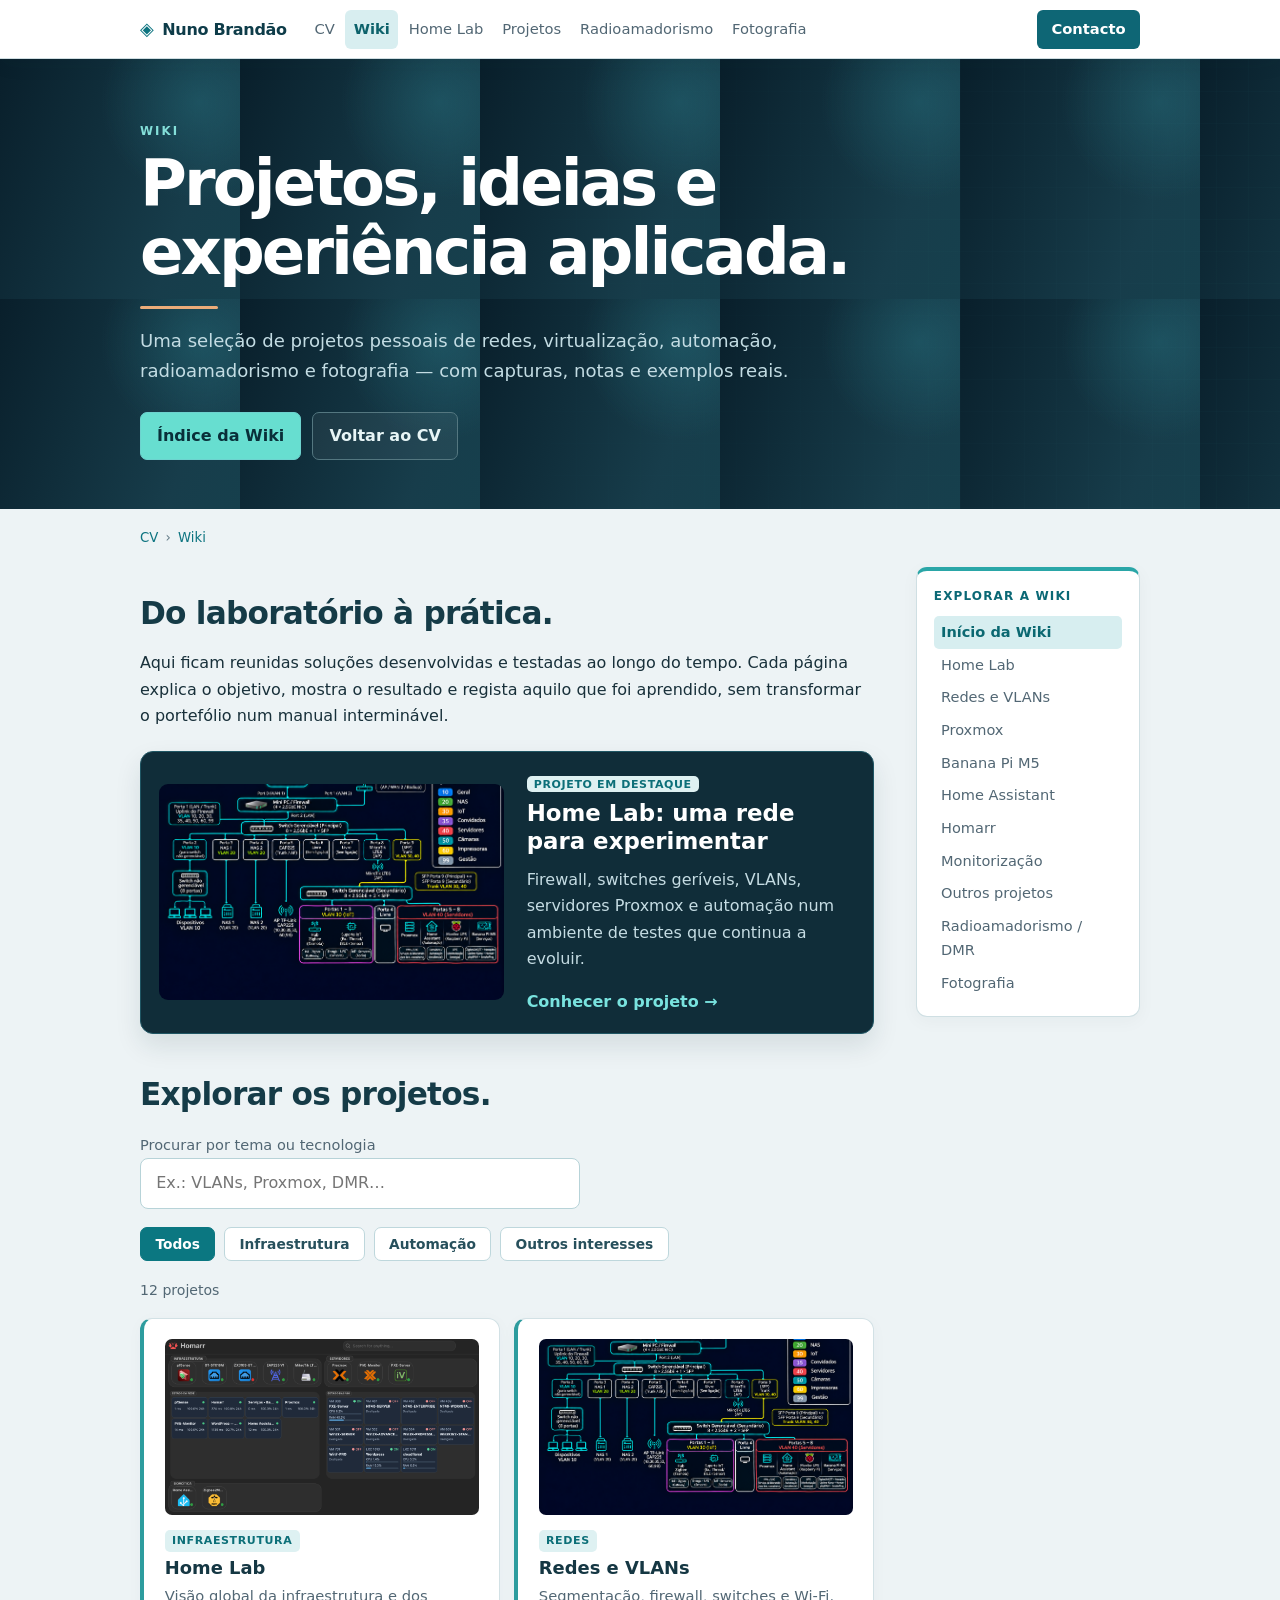
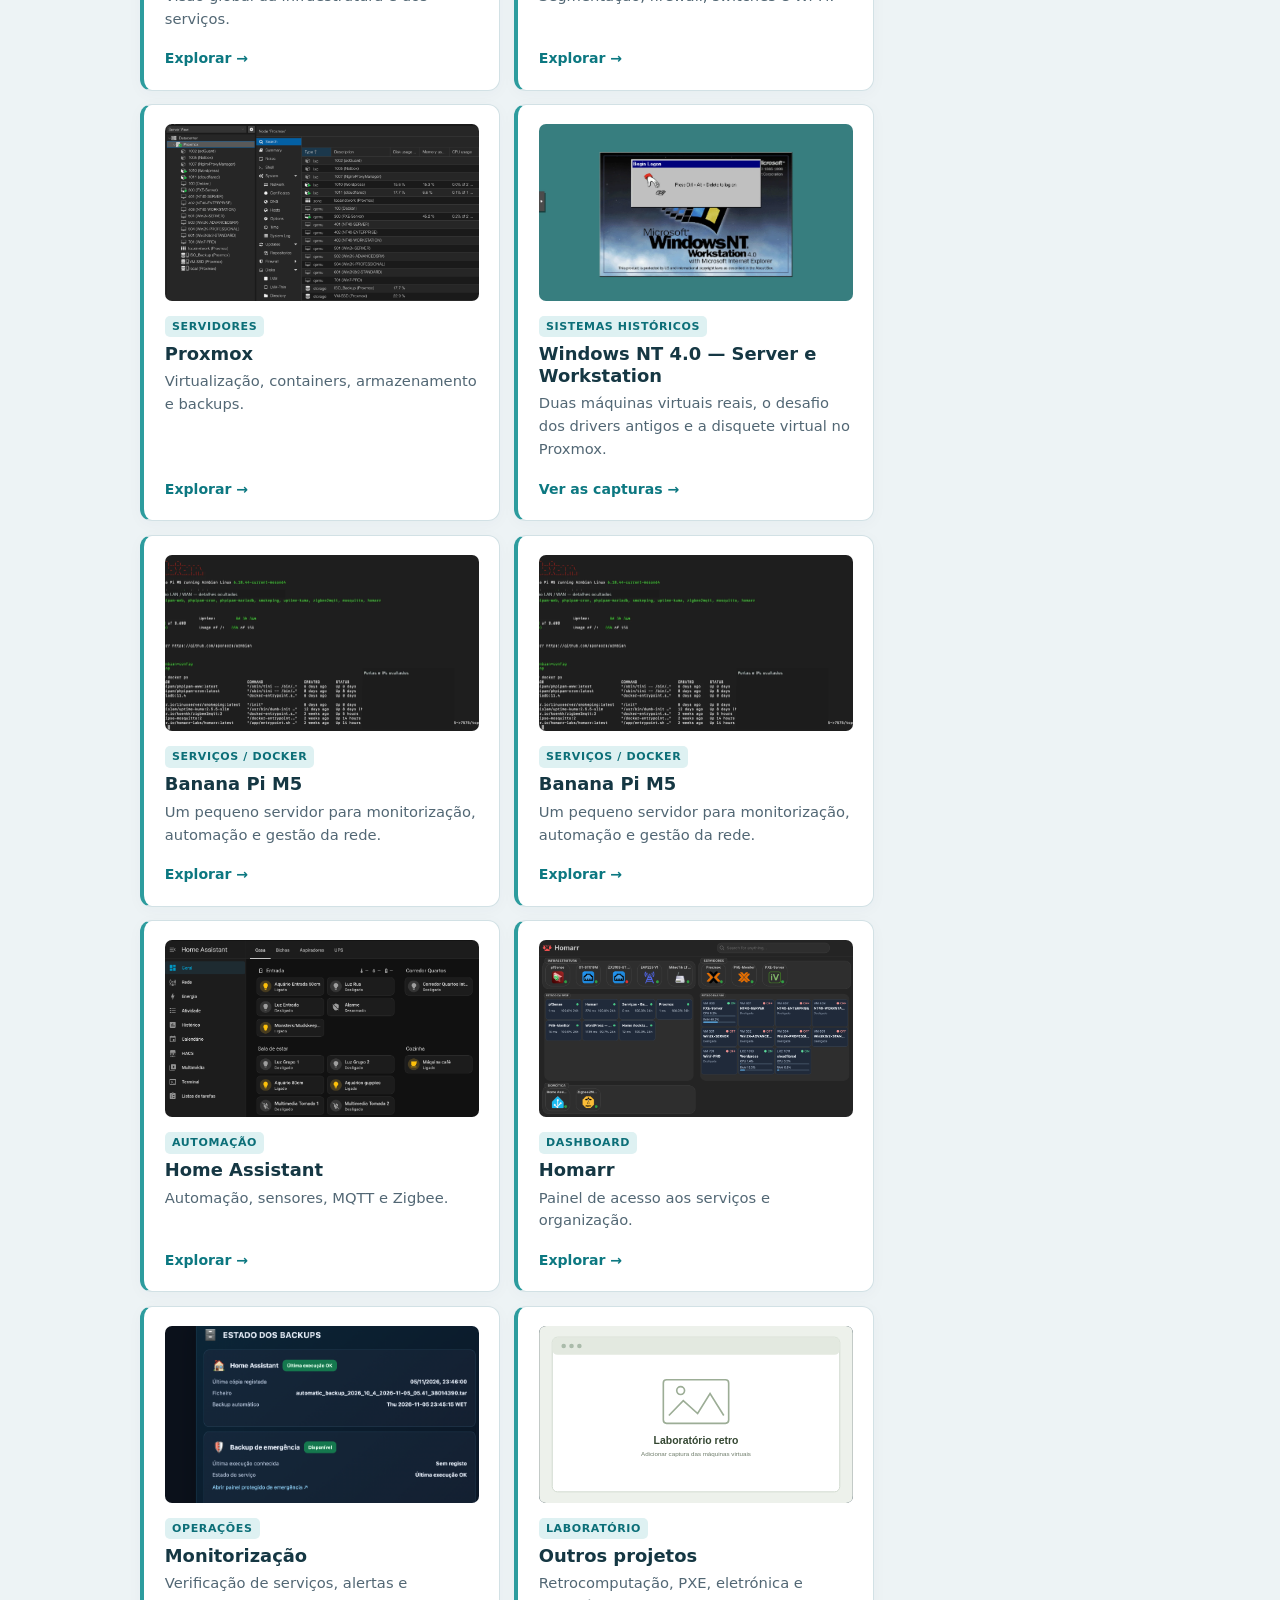
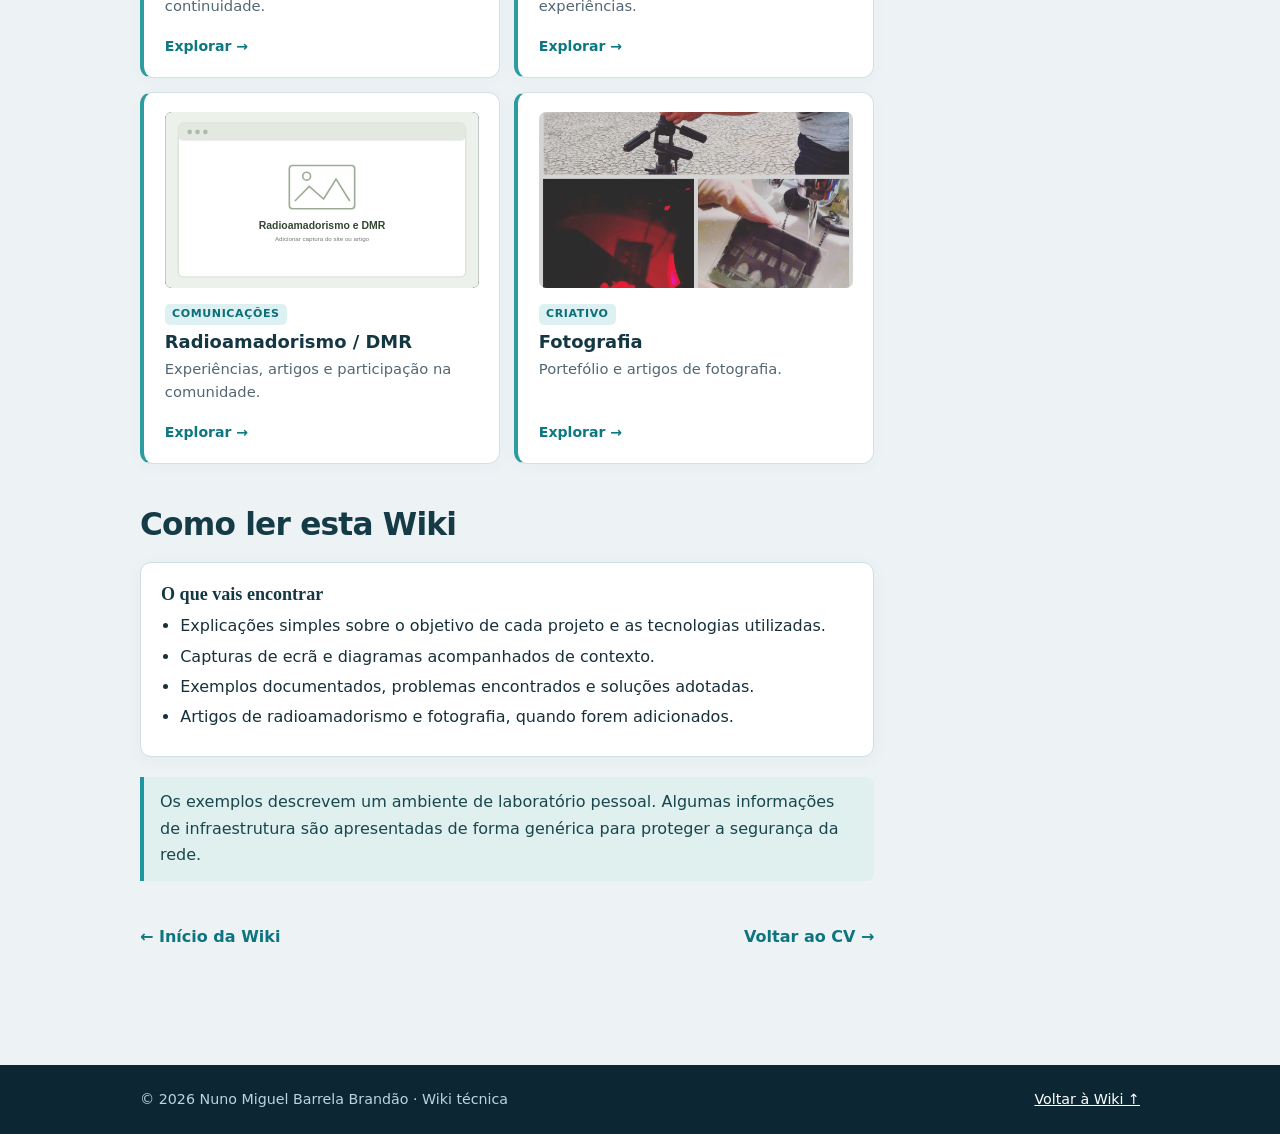
==== commit 664d0d38: "Add files via upload" ====
--- a/wiki/index.html
+++ b/wiki/index.html
@@ -1,3 +1,3 @@
 <!DOCTYPE html>
 
-<html lang="pt-PT"><head><meta charset="utf-8"/><meta content="width=device-width,initial-scale=1" name="viewport"/><meta content="Projetos reais, notas de laboratório e exemplos práticos para complementar o currículo." name="description"/><title>Wiki técnica — Wiki técnica | Nuno Brandão</title><link href="../assets/css/wiki.css?v=20261107real" rel="stylesheet"/></head><body><header class="bar"><div class="wrap"><a class="brand" href="../index.html">Nuno Brandão</a><nav aria-label="Navegação principal"><a href="../index.html">CV</a><a class="cur" href="index.html">Wiki</a><a href="homelab.html">Home Lab</a><a href="projetos.html">Projetos</a><a href="radioamadorismo.html">Radioamadorismo</a><a href="fotografia.html">Fotografia</a></nav><a class="cta" href="../index.html#contacto">Contacto</a></div></header><div class="top"><div class="wrap"><p class="eyebrow">Wiki</p><h1>Projetos, ideias e experiência aplicada.</h1><p class="lead">Uma seleção de projetos pessoais de redes, virtualização, automação, radioamadorismo e fotografia — com capturas, notas e exemplos reais.</p><div class="quick"><a class="button" href="index.html">Índice da Wiki</a><a class="button alt" href="../index.html">Voltar ao CV</a></div></div></div><div class="wrap"><div class="breadcrumb"><a href="../index.html">CV</a><span>›</span><a href="index.html">Wiki</a></div><div class="layout"><main class="content"><section><h2>Do laboratório à prática.</h2><p>Aqui ficam reunidas soluções desenvolvidas e testadas ao longo do tempo. Cada página explica o objetivo, mostra o resultado e regista aquilo que foi aprendido, sem transformar o portefólio num manual interminável.</p><div class="project-feature"><img alt="Mapa geral da rede do Home Lab" loading="lazy" src="../assets/img/wiki/mapa-rede-final.png"/><div><span class="tag">Projeto em destaque</span><h3>Home Lab: uma rede para experimentar</h3><p>Firewall, switches geríveis, VLANs, servidores Proxmox e automação num ambiente de testes que continua a evoluir.</p><a href="homelab.html">Conhecer o projeto →</a></div></div></section><section><h2>Explorar os projetos.</h2><label class="muted small" for="project-search">Procurar por tema ou tecnologia</label><input aria-label="Pesquisar projetos" class="project-search" id="project-search" placeholder="Ex.: VLANs, Proxmox, DMR…" type="search"/><div aria-label="Filtrar projetos" class="project-toolbar" role="group"><button aria-pressed="true" data-filter="todos" type="button">Todos</button><button aria-pressed="false" data-filter="infra" type="button">Infraestrutura</button><button aria-pressed="false" data-filter="automacao" type="button">Automação</button><button aria-pressed="false" data-filter="outros" type="button">Outros interesses</button></div><p aria-live="polite" class="project-count" id="project-count">10 projetos</p><div class="cards project-list"><a class="card" data-category="infra" href="homelab.html"><img alt="" class="project-card-image" loading="lazy" src="../assets/img/wiki/homarr-real.png"/><span class="tag">Infraestrutura</span><h3>Home Lab</h3><p>Visão global da infraestrutura e dos serviços.</p><span class="arrow">Explorar →</span></a><a class="card" data-category="infra" href="redes.html"><img alt="" class="project-card-image" loading="lazy" src="../assets/img/wiki/mapa-rede-final.png"/><span class="tag">Redes</span><h3>Redes e VLANs</h3><p>Segmentação, firewall, switches e Wi‑Fi.</p><span class="arrow">Explorar →</span></a><a class="card" data-category="infra" href="proxmox.html"><img alt="" class="project-card-image" loading="lazy" src="../assets/img/wiki/proxmox-real.png"/><span class="tag">Servidores</span><h3>Proxmox</h3><p>Virtualização, containers, armazenamento e backups.</p><span class="arrow">Explorar →</span></a><a class="card" data-category="infra" href="banana-pi-m5.html"><img alt="" class="project-card-image" loading="lazy" src="../assets/img/wiki/banana-docker.webp"/><span class="tag">Serviços / Docker</span><h3>Banana Pi M5</h3><p>Um pequeno servidor para monitorização, automação e gestão da rede.</p><span class="arrow">Explorar →</span></a><a class="card" data-category="infra" href="banana-pi-m5.html"><img alt="" class="project-card-image" loading="lazy" src="../assets/img/wiki/banana-docker.webp"/><span class="tag">Serviços / Docker</span><h3>Banana Pi M5</h3><p>Um pequeno servidor para monitorização, automação e gestão da rede.</p><span class="arrow">Explorar →</span></a><a class="card" data-category="automacao" href="home-assistant.html"><img alt="" class="project-card-image" loading="lazy" src="../assets/img/wiki/ha-geral-real.png"/><span class="tag">Automação</span><h3>Home Assistant</h3><p>Automação, sensores, MQTT e Zigbee.</p><span class="arrow">Explorar →</span></a><a class="card" data-category="infra" href="homarr.html"><img alt="" class="project-card-image" loading="lazy" src="../assets/img/wiki/homarr-real.png"/><span class="tag">Dashboard</span><h3>Homarr</h3><p>Painel de acesso aos serviços e organização.</p><span class="arrow">Explorar →</span></a><a class="card" data-category="infra" href="monitorizacao.html"><img alt="" class="project-card-image" loading="lazy" src="../assets/img/wiki/backups-estado.png"/><span class="tag">Operações</span><h3>Monitorização</h3><p>Verificação de serviços, alertas e continuidade.</p><span class="arrow">Explorar →</span></a><a class="card" data-category="outros" href="projetos.html"><img alt="" class="project-card-image" loading="lazy" src="../assets/img/wiki/retro.svg"/><span class="tag">Laboratório</span><h3>Outros projetos</h3><p>Retrocomputação, PXE, eletrónica e experiências.</p><span class="arrow">Explorar →</span></a><a class="card" data-category="outros" href="radioamadorismo.html"><img alt="" class="project-card-image" loading="lazy" src="../assets/img/wiki/dmr.svg"/><span class="tag">Comunicações</span><h3>Radioamadorismo / DMR</h3><p>Experiências, artigos e participação na comunidade.</p><span class="arrow">Explorar →</span></a><a class="card" data-category="outros" href="fotografia.html"><img alt="Fotografia digital e analógica" class="project-card-image" loading="lazy" src="../assets/img/wiki/fotografia-processo-analogico.webp"/><span class="tag">Criativo</span><h3>Fotografia</h3><p>Portefólio e artigos de fotografia.</p><span class="arrow">Explorar →</span></a></div></section><section><h2>Como ler esta Wiki</h2><div class="panel"><h3>O que vais encontrar</h3><ul><li>Explicações simples sobre o objetivo de cada projeto e as tecnologias utilizadas.</li><li>Capturas de ecrã e diagramas acompanhados de contexto.</li><li>Exemplos documentados, problemas encontrados e soluções adotadas.</li><li>Artigos de radioamadorismo e fotografia, quando forem adicionados.</li></ul></div><div class="note">Os exemplos descrevem um ambiente de laboratório pessoal. Algumas informações de infraestrutura são apresentadas de forma genérica para proteger a segurança da rede.</div></section><div class="footer-nav"><a href="index.html">← Início da Wiki</a><a href="../index.html">Voltar ao CV →</a></div></main><aside aria-label="Navegação da Wiki" class="sidebar"><strong>Explorar a Wiki</strong><a class="cur" href="index.html">Início da Wiki</a><a class="" href="homelab.html">Home Lab</a><a class="" href="redes.html">Redes e VLANs</a><a class="" href="proxmox.html">Proxmox</a><a href="banana-pi-m5.html">Banana Pi M5</a><a class="" href="home-assistant.html">Home Assistant</a><a class="" href="homarr.html">Homarr</a><a class="" href="monitorizacao.html">Monitorização</a><a class="" href="projetos.html">Outros projetos</a><a class="" href="radioamadorismo.html">Radioamadorismo / DMR</a><a class="" href="fotografia.html">Fotografia</a></aside></div></div><footer><div class="wrap"><span>© 2026 Nuno Miguel Barrela Brandão · Wiki técnica</span><a href="index.html">Voltar à Wiki ↑</a></div></footer><script>document.addEventListener('DOMContentLoaded',()=>{const cards=[...document.querySelectorAll('.project-list .card')],buttons=[...document.querySelectorAll('[data-filter]')],q=document.getElementById('project-search'),count=document.getElementById('project-count');let active='todos';function apply(){let visible=0;const term=(q?.value||'').trim().toLocaleLowerCase('pt');cards.forEach(c=>{const ok=(active==='todos'||c.dataset.category===active)&&c.textContent.toLocaleLowerCase('pt').includes(term);c.hidden=!ok;if(ok)visible++});count.textContent=visible===1?'1 projeto':visible+' projetos'}buttons.forEach(b=>b.addEventListener('click',()=>{active=b.dataset.filter;buttons.forEach(x=>x.setAttribute('aria-pressed',String(x===b)));apply()}));q?.addEventListener('input',apply);apply()});</script></body></html>+<html lang="pt-PT"><head><meta charset="utf-8"/><meta content="width=device-width,initial-scale=1" name="viewport"/><meta content="Projetos reais, notas de laboratório e exemplos práticos para complementar o currículo." name="description"/><title>Wiki técnica — Wiki técnica | Nuno Brandão</title><link href="../assets/css/wiki.css?v=20261107real" rel="stylesheet"/></head><body><header class="bar"><div class="wrap"><a class="brand" href="../index.html">Nuno Brandão</a><nav aria-label="Navegação principal"><a href="../index.html">CV</a><a class="cur" href="index.html">Wiki</a><a href="homelab.html">Home Lab</a><a href="projetos.html">Projetos</a><a href="radioamadorismo.html">Radioamadorismo</a><a href="fotografia.html">Fotografia</a></nav><a class="cta" href="../index.html#contacto">Contacto</a></div></header><div class="top"><div class="wrap"><p class="eyebrow">Wiki</p><h1>Projetos, ideias e experiência aplicada.</h1><p class="lead">Uma seleção de projetos pessoais de redes, virtualização, automação, radioamadorismo e fotografia — com capturas, notas e exemplos reais.</p><div class="quick"><a class="button" href="index.html">Índice da Wiki</a><a class="button alt" href="../index.html">Voltar ao CV</a></div></div></div><div class="wrap"><div class="breadcrumb"><a href="../index.html">CV</a><span>›</span><a href="index.html">Wiki</a></div><div class="layout"><main class="content"><section><h2>Do laboratório à prática.</h2><p>Aqui ficam reunidas soluções desenvolvidas e testadas ao longo do tempo. Cada página explica o objetivo, mostra o resultado e regista aquilo que foi aprendido, sem transformar o portefólio num manual interminável.</p><div class="project-feature"><img alt="Mapa geral da rede do Home Lab" loading="lazy" src="../assets/img/wiki/mapa-rede-final.png"/><div><span class="tag">Projeto em destaque</span><h3>Home Lab: uma rede para experimentar</h3><p>Firewall, switches geríveis, VLANs, servidores Proxmox e automação num ambiente de testes que continua a evoluir.</p><a href="homelab.html">Conhecer o projeto →</a></div></div></section><section><h2>Explorar os projetos.</h2><label class="muted small" for="project-search">Procurar por tema ou tecnologia</label><input aria-label="Pesquisar projetos" class="project-search" id="project-search" placeholder="Ex.: VLANs, Proxmox, DMR…" type="search"/><div aria-label="Filtrar projetos" class="project-toolbar" role="group"><button aria-pressed="true" data-filter="todos" type="button">Todos</button><button aria-pressed="false" data-filter="infra" type="button">Infraestrutura</button><button aria-pressed="false" data-filter="automacao" type="button">Automação</button><button aria-pressed="false" data-filter="outros" type="button">Outros interesses</button></div><p aria-live="polite" class="project-count" id="project-count">10 projetos</p><div class="cards project-list"><a class="card" data-category="infra" href="homelab.html"><img alt="" class="project-card-image" loading="lazy" src="../assets/img/wiki/homarr-real.png"/><span class="tag">Infraestrutura</span><h3>Home Lab</h3><p>Visão global da infraestrutura e dos serviços.</p><span class="arrow">Explorar →</span></a><a class="card" data-category="infra" href="redes.html"><img alt="" class="project-card-image" loading="lazy" src="../assets/img/wiki/mapa-rede-final.png"/><span class="tag">Redes</span><h3>Redes e VLANs</h3><p>Segmentação, firewall, switches e Wi‑Fi.</p><span class="arrow">Explorar →</span></a><a class="card" data-category="infra" href="proxmox.html"><img alt="" class="project-card-image" loading="lazy" src="../assets/img/wiki/proxmox-real.png"/><span class="tag">Servidores</span><h3>Proxmox</h3><p>Virtualização, containers, armazenamento e backups.</p><span class="arrow">Explorar →</span></a><a class="card nt4-feature-card" data-category="infra" href="proxmox.html#windows-nt4"><img alt="Windows NT 4.0 Workstation — máquina virtual real" class="project-card-image" loading="lazy" src="../assets/img/wiki/nt4-workstation.webp"/><span class="tag">Sistemas históricos</span><h3>Windows NT 4.0 — Server e Workstation</h3><p>Duas máquinas virtuais reais, o desafio dos drivers antigos e a disquete virtual no Proxmox.</p><span class="arrow">Ver as capturas →</span></a><a class="card" data-category="infra" href="banana-pi-m5.html"><img alt="" class="project-card-image" loading="lazy" src="../assets/img/wiki/banana-docker.webp"/><span class="tag">Serviços / Docker</span><h3>Banana Pi M5</h3><p>Um pequeno servidor para monitorização, automação e gestão da rede.</p><span class="arrow">Explorar →</span></a><a class="card" data-category="infra" href="banana-pi-m5.html"><img alt="" class="project-card-image" loading="lazy" src="../assets/img/wiki/banana-docker.webp"/><span class="tag">Serviços / Docker</span><h3>Banana Pi M5</h3><p>Um pequeno servidor para monitorização, automação e gestão da rede.</p><span class="arrow">Explorar →</span></a><a class="card" data-category="automacao" href="home-assistant.html"><img alt="" class="project-card-image" loading="lazy" src="../assets/img/wiki/ha-geral-real.png"/><span class="tag">Automação</span><h3>Home Assistant</h3><p>Automação, sensores, MQTT e Zigbee.</p><span class="arrow">Explorar →</span></a><a class="card" data-category="infra" href="homarr.html"><img alt="" class="project-card-image" loading="lazy" src="../assets/img/wiki/homarr-real.png"/><span class="tag">Dashboard</span><h3>Homarr</h3><p>Painel de acesso aos serviços e organização.</p><span class="arrow">Explorar →</span></a><a class="card" data-category="infra" href="monitorizacao.html"><img alt="" class="project-card-image" loading="lazy" src="../assets/img/wiki/backups-estado.png"/><span class="tag">Operações</span><h3>Monitorização</h3><p>Verificação de serviços, alertas e continuidade.</p><span class="arrow">Explorar →</span></a><a class="card" data-category="outros" href="projetos.html"><img alt="" class="project-card-image" loading="lazy" src="../assets/img/wiki/retro.svg"/><span class="tag">Laboratório</span><h3>Outros projetos</h3><p>Retrocomputação, PXE, eletrónica e experiências.</p><span class="arrow">Explorar →</span></a><a class="card" data-category="outros" href="radioamadorismo.html"><img alt="" class="project-card-image" loading="lazy" src="../assets/img/wiki/dmr.svg"/><span class="tag">Comunicações</span><h3>Radioamadorismo / DMR</h3><p>Experiências, artigos e participação na comunidade.</p><span class="arrow">Explorar →</span></a><a class="card" data-category="outros" href="fotografia.html"><img alt="Fotografia digital e analógica" class="project-card-image" loading="lazy" src="../assets/img/wiki/fotografia-processo-analogico.webp"/><span class="tag">Criativo</span><h3>Fotografia</h3><p>Portefólio e artigos de fotografia.</p><span class="arrow">Explorar →</span></a></div></section><section><h2>Como ler esta Wiki</h2><div class="panel"><h3>O que vais encontrar</h3><ul><li>Explicações simples sobre o objetivo de cada projeto e as tecnologias utilizadas.</li><li>Capturas de ecrã e diagramas acompanhados de contexto.</li><li>Exemplos documentados, problemas encontrados e soluções adotadas.</li><li>Artigos de radioamadorismo e fotografia, quando forem adicionados.</li></ul></div><div class="note">Os exemplos descrevem um ambiente de laboratório pessoal. Algumas informações de infraestrutura são apresentadas de forma genérica para proteger a segurança da rede.</div></section><div class="footer-nav"><a href="index.html">← Início da Wiki</a><a href="../index.html">Voltar ao CV →</a></div></main><aside aria-label="Navegação da Wiki" class="sidebar"><strong>Explorar a Wiki</strong><a class="cur" href="index.html">Início da Wiki</a><a class="" href="homelab.html">Home Lab</a><a class="" href="redes.html">Redes e VLANs</a><a class="" href="proxmox.html">Proxmox</a><a href="banana-pi-m5.html">Banana Pi M5</a><a class="" href="home-assistant.html">Home Assistant</a><a class="" href="homarr.html">Homarr</a><a class="" href="monitorizacao.html">Monitorização</a><a class="" href="projetos.html">Outros projetos</a><a class="" href="radioamadorismo.html">Radioamadorismo / DMR</a><a class="" href="fotografia.html">Fotografia</a></aside></div></div><footer><div class="wrap"><span>© 2026 Nuno Miguel Barrela Brandão · Wiki técnica</span><a href="index.html">Voltar à Wiki ↑</a></div></footer><script>document.addEventListener('DOMContentLoaded',()=>{const cards=[...document.querySelectorAll('.project-list .card')],buttons=[...document.querySelectorAll('[data-filter]')],q=document.getElementById('project-search'),count=document.getElementById('project-count');let active='todos';function apply(){let visible=0;const term=(q?.value||'').trim().toLocaleLowerCase('pt');cards.forEach(c=>{const ok=(active==='todos'||c.dataset.category===active)&&c.textContent.toLocaleLowerCase('pt').includes(term);c.hidden=!ok;if(ok)visible++});count.textContent=visible===1?'1 projeto':visible+' projetos'}buttons.forEach(b=>b.addEventListener('click',()=>{active=b.dataset.filter;buttons.forEach(x=>x.setAttribute('aria-pressed',String(x===b)));apply()}));q?.addEventListener('input',apply);apply()});</script></body></html>
--- a/assets/css/wiki.css
+++ b/assets/css/wiki.css
@@ -143,3 +143,7 @@
 .figure.orange-pi-photo img{display:block;width:100%;height:auto;max-height:480px;object-fit:contain;background:#f4f6f7;}
 .photo-expand{display:block;cursor:zoom-in;}
 @media(max-width:700px){.figure.real-setup,.figure.orange-pi-photo{max-width:100%;}}
+
+/* Laboratório Windows NT: imagens reais em destaque */
+.nt4-direct-link{margin:1.1rem 0 0}.nt4-direct-link a{display:inline-block;padding:.68rem 1rem;background:#0b5967;color:#fff;border-radius:9px;font-weight:700;text-decoration:none}.nt4-direct-link a:hover{background:#087986;color:white}
+#windows-nt4{scroll-margin-top:86px}#windows-nt4 .shot-grid{align-items:start}#windows-nt4 .figure img{width:100%;height:auto;max-height:none;object-fit:contain} .nt4-feature-card .project-card-image{object-position:center}
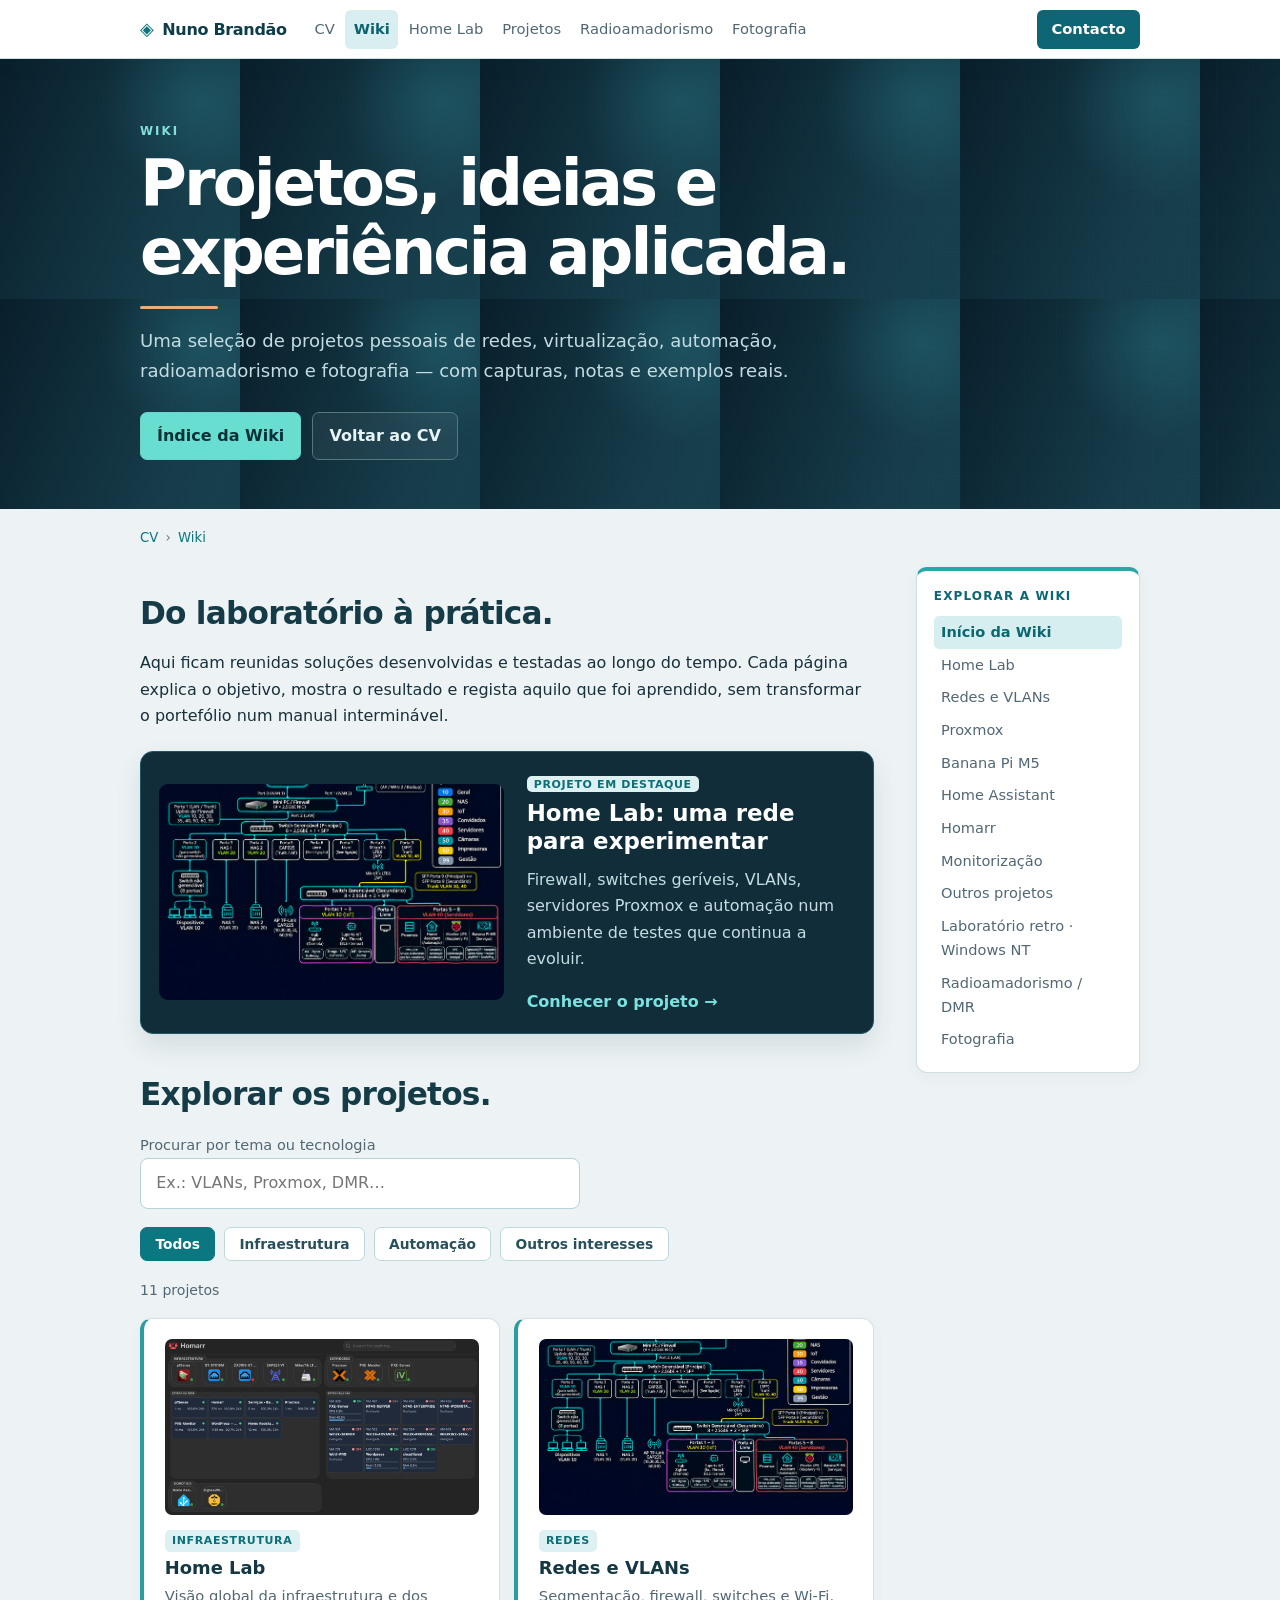
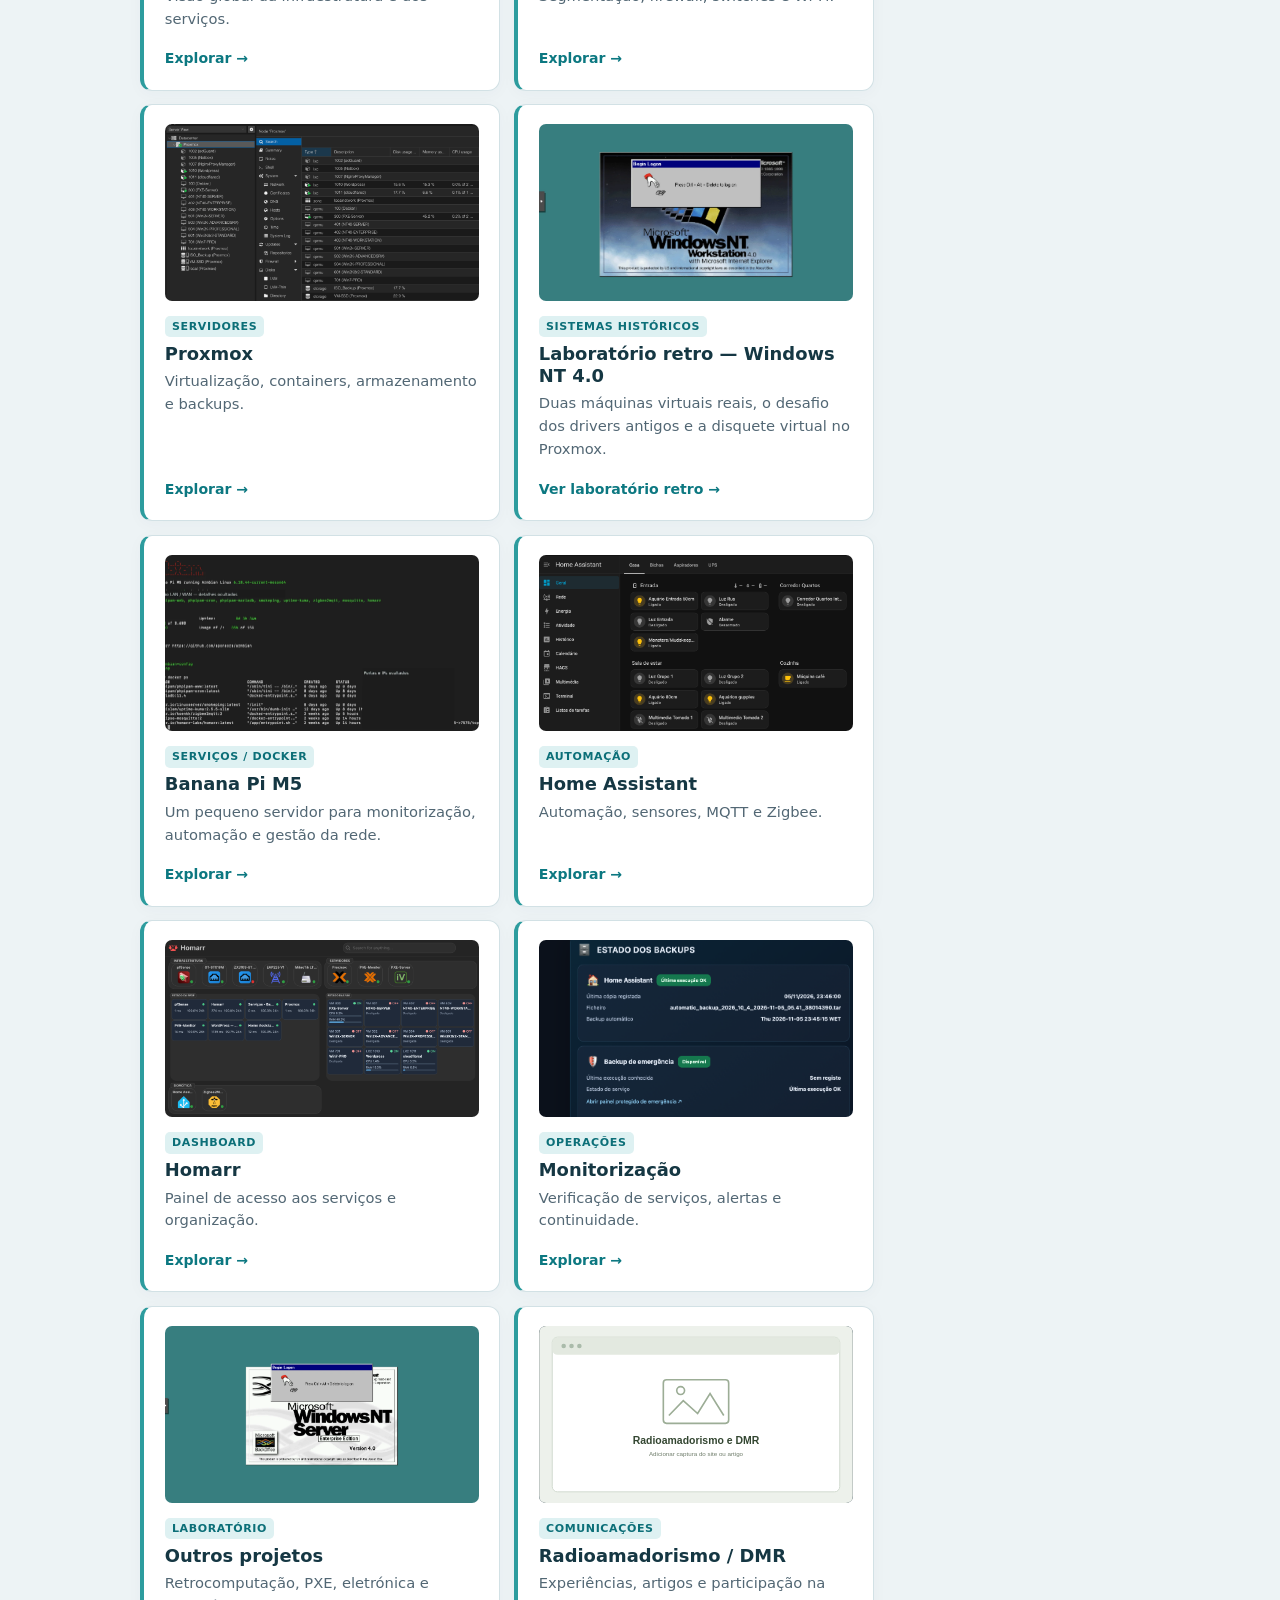
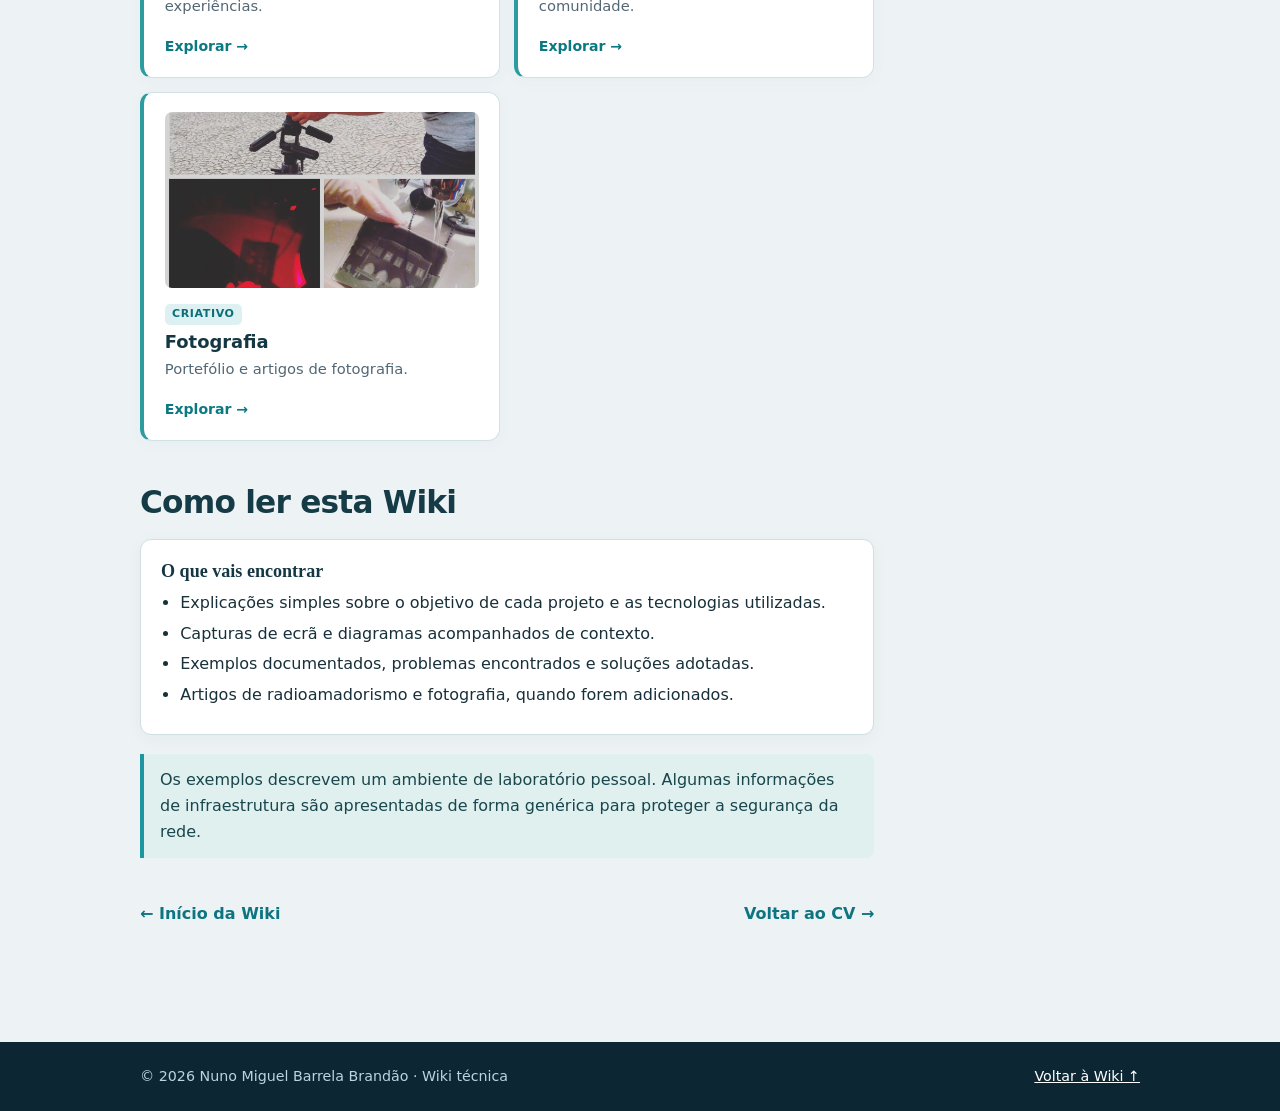
==== commit 053ef37d: "Add files via upload" ====
--- a/wiki/index.html
+++ b/wiki/index.html
@@ -1,3 +1,3 @@
 <!DOCTYPE html>
 
-<html lang="pt-PT"><head><meta charset="utf-8"/><meta content="width=device-width,initial-scale=1" name="viewport"/><meta content="Projetos reais, notas de laboratório e exemplos práticos para complementar o currículo." name="description"/><title>Wiki técnica — Wiki técnica | Nuno Brandão</title><link href="../assets/css/wiki.css?v=20261107real" rel="stylesheet"/></head><body><header class="bar"><div class="wrap"><a class="brand" href="../index.html">Nuno Brandão</a><nav aria-label="Navegação principal"><a href="../index.html">CV</a><a class="cur" href="index.html">Wiki</a><a href="homelab.html">Home Lab</a><a href="projetos.html">Projetos</a><a href="radioamadorismo.html">Radioamadorismo</a><a href="fotografia.html">Fotografia</a></nav><a class="cta" href="../index.html#contacto">Contacto</a></div></header><div class="top"><div class="wrap"><p class="eyebrow">Wiki</p><h1>Projetos, ideias e experiência aplicada.</h1><p class="lead">Uma seleção de projetos pessoais de redes, virtualização, automação, radioamadorismo e fotografia — com capturas, notas e exemplos reais.</p><div class="quick"><a class="button" href="index.html">Índice da Wiki</a><a class="button alt" href="../index.html">Voltar ao CV</a></div></div></div><div class="wrap"><div class="breadcrumb"><a href="../index.html">CV</a><span>›</span><a href="index.html">Wiki</a></div><div class="layout"><main class="content"><section><h2>Do laboratório à prática.</h2><p>Aqui ficam reunidas soluções desenvolvidas e testadas ao longo do tempo. Cada página explica o objetivo, mostra o resultado e regista aquilo que foi aprendido, sem transformar o portefólio num manual interminável.</p><div class="project-feature"><img alt="Mapa geral da rede do Home Lab" loading="lazy" src="../assets/img/wiki/mapa-rede-final.png"/><div><span class="tag">Projeto em destaque</span><h3>Home Lab: uma rede para experimentar</h3><p>Firewall, switches geríveis, VLANs, servidores Proxmox e automação num ambiente de testes que continua a evoluir.</p><a href="homelab.html">Conhecer o projeto →</a></div></div></section><section><h2>Explorar os projetos.</h2><label class="muted small" for="project-search">Procurar por tema ou tecnologia</label><input aria-label="Pesquisar projetos" class="project-search" id="project-search" placeholder="Ex.: VLANs, Proxmox, DMR…" type="search"/><div aria-label="Filtrar projetos" class="project-toolbar" role="group"><button aria-pressed="true" data-filter="todos" type="button">Todos</button><button aria-pressed="false" data-filter="infra" type="button">Infraestrutura</button><button aria-pressed="false" data-filter="automacao" type="button">Automação</button><button aria-pressed="false" data-filter="outros" type="button">Outros interesses</button></div><p aria-live="polite" class="project-count" id="project-count">10 projetos</p><div class="cards project-list"><a class="card" data-category="infra" href="homelab.html"><img alt="" class="project-card-image" loading="lazy" src="../assets/img/wiki/homarr-real.png"/><span class="tag">Infraestrutura</span><h3>Home Lab</h3><p>Visão global da infraestrutura e dos serviços.</p><span class="arrow">Explorar →</span></a><a class="card" data-category="infra" href="redes.html"><img alt="" class="project-card-image" loading="lazy" src="../assets/img/wiki/mapa-rede-final.png"/><span class="tag">Redes</span><h3>Redes e VLANs</h3><p>Segmentação, firewall, switches e Wi‑Fi.</p><span class="arrow">Explorar →</span></a><a class="card" data-category="infra" href="proxmox.html"><img alt="" class="project-card-image" loading="lazy" src="../assets/img/wiki/proxmox-real.png"/><span class="tag">Servidores</span><h3>Proxmox</h3><p>Virtualização, containers, armazenamento e backups.</p><span class="arrow">Explorar →</span></a><a class="card nt4-feature-card" data-category="infra" href="proxmox.html#windows-nt4"><img alt="Windows NT 4.0 Workstation — máquina virtual real" class="project-card-image" loading="lazy" src="../assets/img/wiki/nt4-workstation.webp"/><span class="tag">Sistemas históricos</span><h3>Windows NT 4.0 — Server e Workstation</h3><p>Duas máquinas virtuais reais, o desafio dos drivers antigos e a disquete virtual no Proxmox.</p><span class="arrow">Ver as capturas →</span></a><a class="card" data-category="infra" href="banana-pi-m5.html"><img alt="" class="project-card-image" loading="lazy" src="../assets/img/wiki/banana-docker.webp"/><span class="tag">Serviços / Docker</span><h3>Banana Pi M5</h3><p>Um pequeno servidor para monitorização, automação e gestão da rede.</p><span class="arrow">Explorar →</span></a><a class="card" data-category="infra" href="banana-pi-m5.html"><img alt="" class="project-card-image" loading="lazy" src="../assets/img/wiki/banana-docker.webp"/><span class="tag">Serviços / Docker</span><h3>Banana Pi M5</h3><p>Um pequeno servidor para monitorização, automação e gestão da rede.</p><span class="arrow">Explorar →</span></a><a class="card" data-category="automacao" href="home-assistant.html"><img alt="" class="project-card-image" loading="lazy" src="../assets/img/wiki/ha-geral-real.png"/><span class="tag">Automação</span><h3>Home Assistant</h3><p>Automação, sensores, MQTT e Zigbee.</p><span class="arrow">Explorar →</span></a><a class="card" data-category="infra" href="homarr.html"><img alt="" class="project-card-image" loading="lazy" src="../assets/img/wiki/homarr-real.png"/><span class="tag">Dashboard</span><h3>Homarr</h3><p>Painel de acesso aos serviços e organização.</p><span class="arrow">Explorar →</span></a><a class="card" data-category="infra" href="monitorizacao.html"><img alt="" class="project-card-image" loading="lazy" src="../assets/img/wiki/backups-estado.png"/><span class="tag">Operações</span><h3>Monitorização</h3><p>Verificação de serviços, alertas e continuidade.</p><span class="arrow">Explorar →</span></a><a class="card" data-category="outros" href="projetos.html"><img alt="" class="project-card-image" loading="lazy" src="../assets/img/wiki/retro.svg"/><span class="tag">Laboratório</span><h3>Outros projetos</h3><p>Retrocomputação, PXE, eletrónica e experiências.</p><span class="arrow">Explorar →</span></a><a class="card" data-category="outros" href="radioamadorismo.html"><img alt="" class="project-card-image" loading="lazy" src="../assets/img/wiki/dmr.svg"/><span class="tag">Comunicações</span><h3>Radioamadorismo / DMR</h3><p>Experiências, artigos e participação na comunidade.</p><span class="arrow">Explorar →</span></a><a class="card" data-category="outros" href="fotografia.html"><img alt="Fotografia digital e analógica" class="project-card-image" loading="lazy" src="../assets/img/wiki/fotografia-processo-analogico.webp"/><span class="tag">Criativo</span><h3>Fotografia</h3><p>Portefólio e artigos de fotografia.</p><span class="arrow">Explorar →</span></a></div></section><section><h2>Como ler esta Wiki</h2><div class="panel"><h3>O que vais encontrar</h3><ul><li>Explicações simples sobre o objetivo de cada projeto e as tecnologias utilizadas.</li><li>Capturas de ecrã e diagramas acompanhados de contexto.</li><li>Exemplos documentados, problemas encontrados e soluções adotadas.</li><li>Artigos de radioamadorismo e fotografia, quando forem adicionados.</li></ul></div><div class="note">Os exemplos descrevem um ambiente de laboratório pessoal. Algumas informações de infraestrutura são apresentadas de forma genérica para proteger a segurança da rede.</div></section><div class="footer-nav"><a href="index.html">← Início da Wiki</a><a href="../index.html">Voltar ao CV →</a></div></main><aside aria-label="Navegação da Wiki" class="sidebar"><strong>Explorar a Wiki</strong><a class="cur" href="index.html">Início da Wiki</a><a class="" href="homelab.html">Home Lab</a><a class="" href="redes.html">Redes e VLANs</a><a class="" href="proxmox.html">Proxmox</a><a href="banana-pi-m5.html">Banana Pi M5</a><a class="" href="home-assistant.html">Home Assistant</a><a class="" href="homarr.html">Homarr</a><a class="" href="monitorizacao.html">Monitorização</a><a class="" href="projetos.html">Outros projetos</a><a class="" href="radioamadorismo.html">Radioamadorismo / DMR</a><a class="" href="fotografia.html">Fotografia</a></aside></div></div><footer><div class="wrap"><span>© 2026 Nuno Miguel Barrela Brandão · Wiki técnica</span><a href="index.html">Voltar à Wiki ↑</a></div></footer><script>document.addEventListener('DOMContentLoaded',()=>{const cards=[...document.querySelectorAll('.project-list .card')],buttons=[...document.querySelectorAll('[data-filter]')],q=document.getElementById('project-search'),count=document.getElementById('project-count');let active='todos';function apply(){let visible=0;const term=(q?.value||'').trim().toLocaleLowerCase('pt');cards.forEach(c=>{const ok=(active==='todos'||c.dataset.category===active)&&c.textContent.toLocaleLowerCase('pt').includes(term);c.hidden=!ok;if(ok)visible++});count.textContent=visible===1?'1 projeto':visible+' projetos'}buttons.forEach(b=>b.addEventListener('click',()=>{active=b.dataset.filter;buttons.forEach(x=>x.setAttribute('aria-pressed',String(x===b)));apply()}));q?.addEventListener('input',apply);apply()});</script></body></html>+<html lang="pt-PT"><head><meta charset="utf-8"/><meta content="width=device-width,initial-scale=1" name="viewport"/><meta content="Projetos reais, notas de laboratório e exemplos práticos para complementar o currículo." name="description"/><title>Wiki técnica — Wiki técnica | Nuno Brandão</title><link href="../assets/css/wiki.css?v=20261107real" rel="stylesheet"/></head><body><header class="bar"><div class="wrap"><a class="brand" href="../index.html">Nuno Brandão</a><nav aria-label="Navegação principal"><a href="../index.html">CV</a><a class="cur" href="index.html">Wiki</a><a href="homelab.html">Home Lab</a><a href="projetos.html">Projetos</a><a href="radioamadorismo.html">Radioamadorismo</a><a href="fotografia.html">Fotografia</a></nav><a class="cta" href="../index.html#contacto">Contacto</a></div></header><div class="top"><div class="wrap"><p class="eyebrow">Wiki</p><h1>Projetos, ideias e experiência aplicada.</h1><p class="lead">Uma seleção de projetos pessoais de redes, virtualização, automação, radioamadorismo e fotografia — com capturas, notas e exemplos reais.</p><div class="quick"><a class="button" href="index.html">Índice da Wiki</a><a class="button alt" href="../index.html">Voltar ao CV</a></div></div></div><div class="wrap"><div class="breadcrumb"><a href="../index.html">CV</a><span>›</span><a href="index.html">Wiki</a></div><div class="layout"><main class="content"><section><h2>Do laboratório à prática.</h2><p>Aqui ficam reunidas soluções desenvolvidas e testadas ao longo do tempo. Cada página explica o objetivo, mostra o resultado e regista aquilo que foi aprendido, sem transformar o portefólio num manual interminável.</p><div class="project-feature"><img alt="Mapa geral da rede do Home Lab" loading="lazy" src="../assets/img/wiki/mapa-rede-final.png"/><div><span class="tag">Projeto em destaque</span><h3>Home Lab: uma rede para experimentar</h3><p>Firewall, switches geríveis, VLANs, servidores Proxmox e automação num ambiente de testes que continua a evoluir.</p><a href="homelab.html">Conhecer o projeto →</a></div></div></section><section><h2>Explorar os projetos.</h2><label class="muted small" for="project-search">Procurar por tema ou tecnologia</label><input aria-label="Pesquisar projetos" class="project-search" id="project-search" placeholder="Ex.: VLANs, Proxmox, DMR…" type="search"/><div aria-label="Filtrar projetos" class="project-toolbar" role="group"><button aria-pressed="true" data-filter="todos" type="button">Todos</button><button aria-pressed="false" data-filter="infra" type="button">Infraestrutura</button><button aria-pressed="false" data-filter="automacao" type="button">Automação</button><button aria-pressed="false" data-filter="outros" type="button">Outros interesses</button></div><p aria-live="polite" class="project-count" id="project-count">10 projetos</p><div class="cards project-list"><a class="card" data-category="infra" href="homelab.html"><img alt="" class="project-card-image" loading="lazy" src="../assets/img/wiki/homarr-real.png"/><span class="tag">Infraestrutura</span><h3>Home Lab</h3><p>Visão global da infraestrutura e dos serviços.</p><span class="arrow">Explorar →</span></a><a class="card" data-category="infra" href="redes.html"><img alt="" class="project-card-image" loading="lazy" src="../assets/img/wiki/mapa-rede-final.png"/><span class="tag">Redes</span><h3>Redes e VLANs</h3><p>Segmentação, firewall, switches e Wi‑Fi.</p><span class="arrow">Explorar →</span></a><a class="card" data-category="infra" href="proxmox.html"><img alt="" class="project-card-image" loading="lazy" src="../assets/img/wiki/proxmox-real.png"/><span class="tag">Servidores</span><h3>Proxmox</h3><p>Virtualização, containers, armazenamento e backups.</p><span class="arrow">Explorar →</span></a><a class="card nt4-feature-card" data-category="infra" href="projetos.html#retro"><img alt="Windows NT 4.0 Workstation — máquina virtual real" class="project-card-image" loading="lazy" src="../assets/img/wiki/nt4-workstation.webp"/><span class="tag">Sistemas históricos</span><h3>Laboratório retro — Windows NT 4.0</h3><p>Duas máquinas virtuais reais, o desafio dos drivers antigos e a disquete virtual no Proxmox.</p><span class="arrow">Ver laboratório retro →</span></a><a class="card" data-category="infra" href="banana-pi-m5.html"><img alt="" class="project-card-image" loading="lazy" src="../assets/img/wiki/banana-docker.webp"/><span class="tag">Serviços / Docker</span><h3>Banana Pi M5</h3><p>Um pequeno servidor para monitorização, automação e gestão da rede.</p><span class="arrow">Explorar →</span></a><a class="card" data-category="automacao" href="home-assistant.html"><img alt="" class="project-card-image" loading="lazy" src="../assets/img/wiki/ha-geral-real.png"/><span class="tag">Automação</span><h3>Home Assistant</h3><p>Automação, sensores, MQTT e Zigbee.</p><span class="arrow">Explorar →</span></a><a class="card" data-category="infra" href="homarr.html"><img alt="" class="project-card-image" loading="lazy" src="../assets/img/wiki/homarr-real.png"/><span class="tag">Dashboard</span><h3>Homarr</h3><p>Painel de acesso aos serviços e organização.</p><span class="arrow">Explorar →</span></a><a class="card" data-category="infra" href="monitorizacao.html"><img alt="" class="project-card-image" loading="lazy" src="../assets/img/wiki/backups-estado.png"/><span class="tag">Operações</span><h3>Monitorização</h3><p>Verificação de serviços, alertas e continuidade.</p><span class="arrow">Explorar →</span></a><a class="card" data-category="outros" href="projetos.html"><img alt="Windows NT Server 4.0" class="project-card-image" loading="lazy" src="../assets/img/wiki/nt4-server-enterprise.webp"/><span class="tag">Laboratório</span><h3>Outros projetos</h3><p>Retrocomputação, PXE, eletrónica e experiências.</p><span class="arrow">Explorar →</span></a><a class="card" data-category="outros" href="radioamadorismo.html"><img alt="" class="project-card-image" loading="lazy" src="../assets/img/wiki/dmr.svg"/><span class="tag">Comunicações</span><h3>Radioamadorismo / DMR</h3><p>Experiências, artigos e participação na comunidade.</p><span class="arrow">Explorar →</span></a><a class="card" data-category="outros" href="fotografia.html"><img alt="Fotografia digital e analógica" class="project-card-image" loading="lazy" src="../assets/img/wiki/fotografia-processo-analogico.webp"/><span class="tag">Criativo</span><h3>Fotografia</h3><p>Portefólio e artigos de fotografia.</p><span class="arrow">Explorar →</span></a></div></section><section><h2>Como ler esta Wiki</h2><div class="panel"><h3>O que vais encontrar</h3><ul><li>Explicações simples sobre o objetivo de cada projeto e as tecnologias utilizadas.</li><li>Capturas de ecrã e diagramas acompanhados de contexto.</li><li>Exemplos documentados, problemas encontrados e soluções adotadas.</li><li>Artigos de radioamadorismo e fotografia, quando forem adicionados.</li></ul></div><div class="note">Os exemplos descrevem um ambiente de laboratório pessoal. Algumas informações de infraestrutura são apresentadas de forma genérica para proteger a segurança da rede.</div></section><div class="footer-nav"><a href="index.html">← Início da Wiki</a><a href="../index.html">Voltar ao CV →</a></div></main><aside aria-label="Navegação da Wiki" class="sidebar"><strong>Explorar a Wiki</strong><a class="cur" href="index.html">Início da Wiki</a><a class="" href="homelab.html">Home Lab</a><a class="" href="redes.html">Redes e VLANs</a><a class="" href="proxmox.html">Proxmox</a><a href="banana-pi-m5.html">Banana Pi M5</a><a class="" href="home-assistant.html">Home Assistant</a><a class="" href="homarr.html">Homarr</a><a class="" href="monitorizacao.html">Monitorização</a><a class="" href="projetos.html">Outros projetos</a><a href="projetos.html#retro">Laboratório retro · Windows NT</a><a class="" href="radioamadorismo.html">Radioamadorismo / DMR</a><a class="" href="fotografia.html">Fotografia</a></aside></div></div><footer><div class="wrap"><span>© 2026 Nuno Miguel Barrela Brandão · Wiki técnica</span><a href="index.html">Voltar à Wiki ↑</a></div></footer><script>document.addEventListener('DOMContentLoaded',()=>{const cards=[...document.querySelectorAll('.project-list .card')],buttons=[...document.querySelectorAll('[data-filter]')],q=document.getElementById('project-search'),count=document.getElementById('project-count');let active='todos';function apply(){let visible=0;const term=(q?.value||'').trim().toLocaleLowerCase('pt');cards.forEach(c=>{const ok=(active==='todos'||c.dataset.category===active)&&c.textContent.toLocaleLowerCase('pt').includes(term);c.hidden=!ok;if(ok)visible++});count.textContent=visible===1?'1 projeto':visible+' projetos'}buttons.forEach(b=>b.addEventListener('click',()=>{active=b.dataset.filter;buttons.forEach(x=>x.setAttribute('aria-pressed',String(x===b)));apply()}));q?.addEventListener('input',apply);apply()});</script></body></html>
